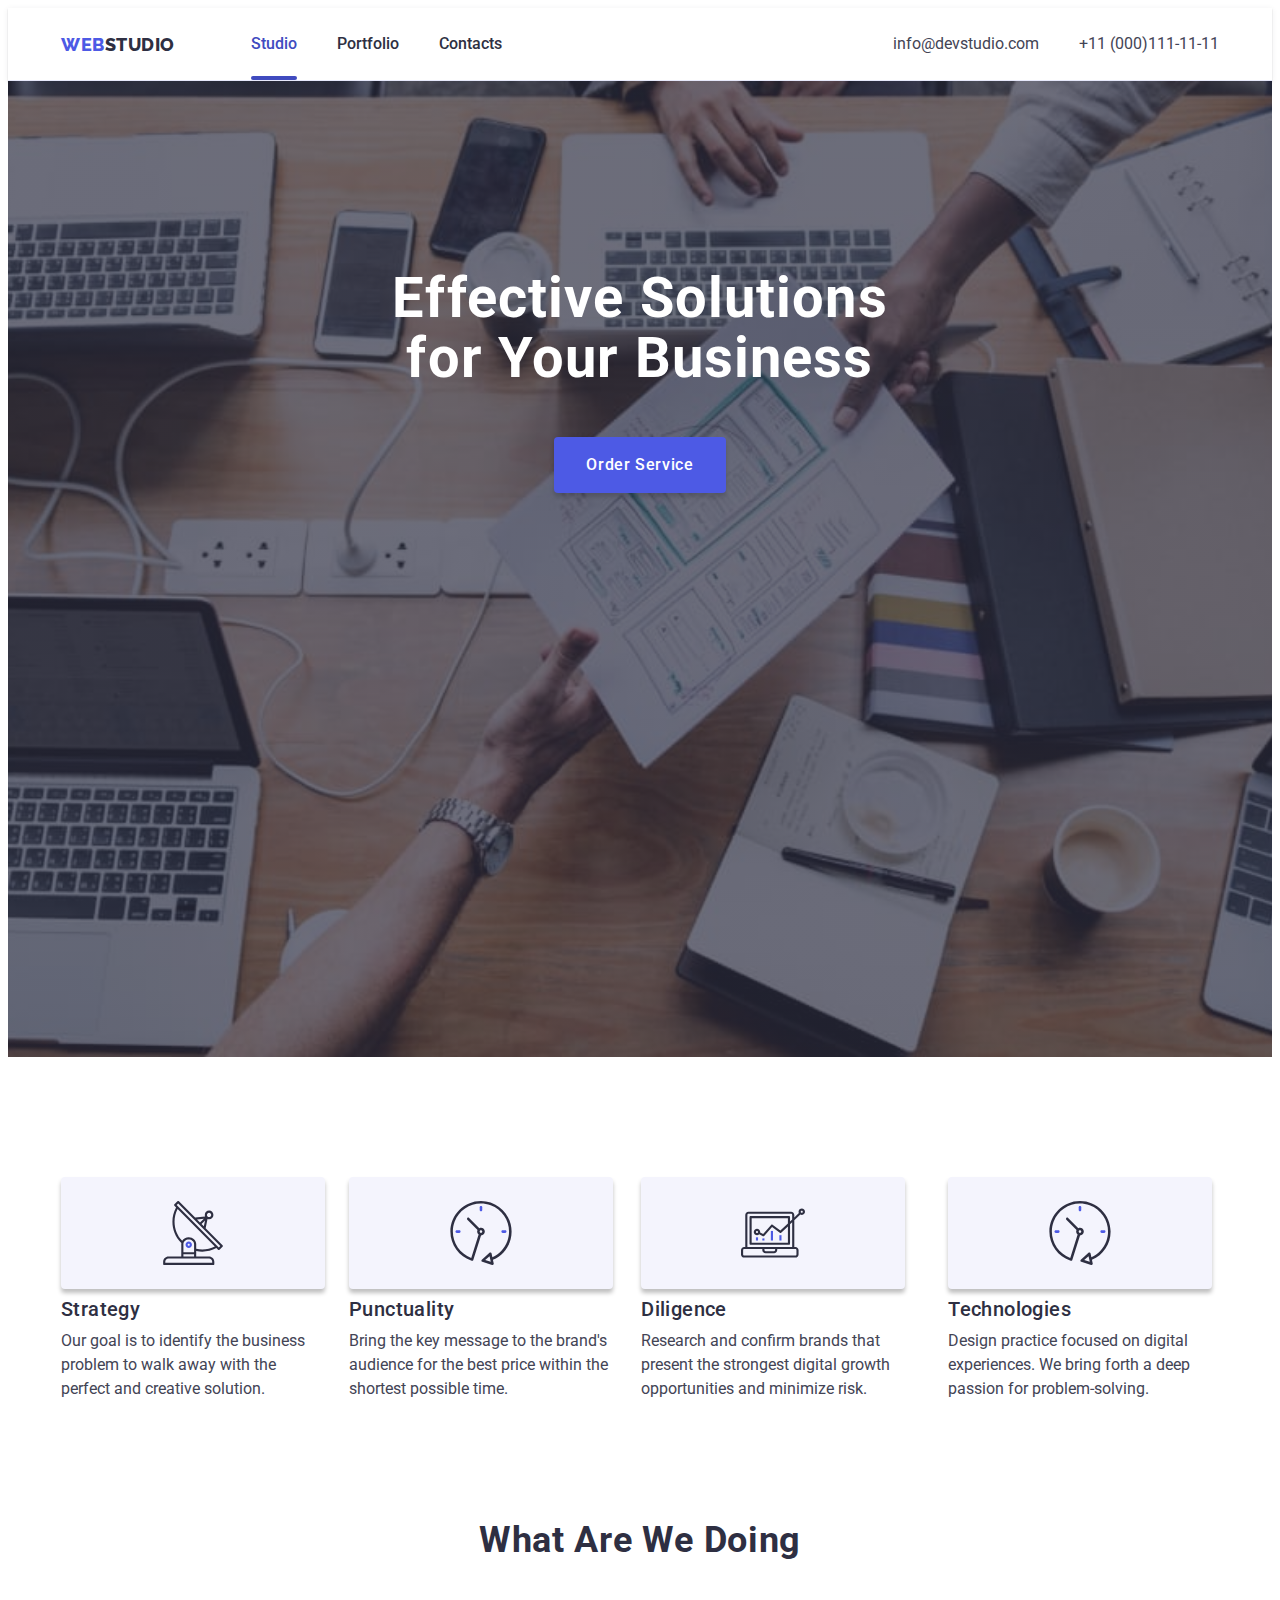
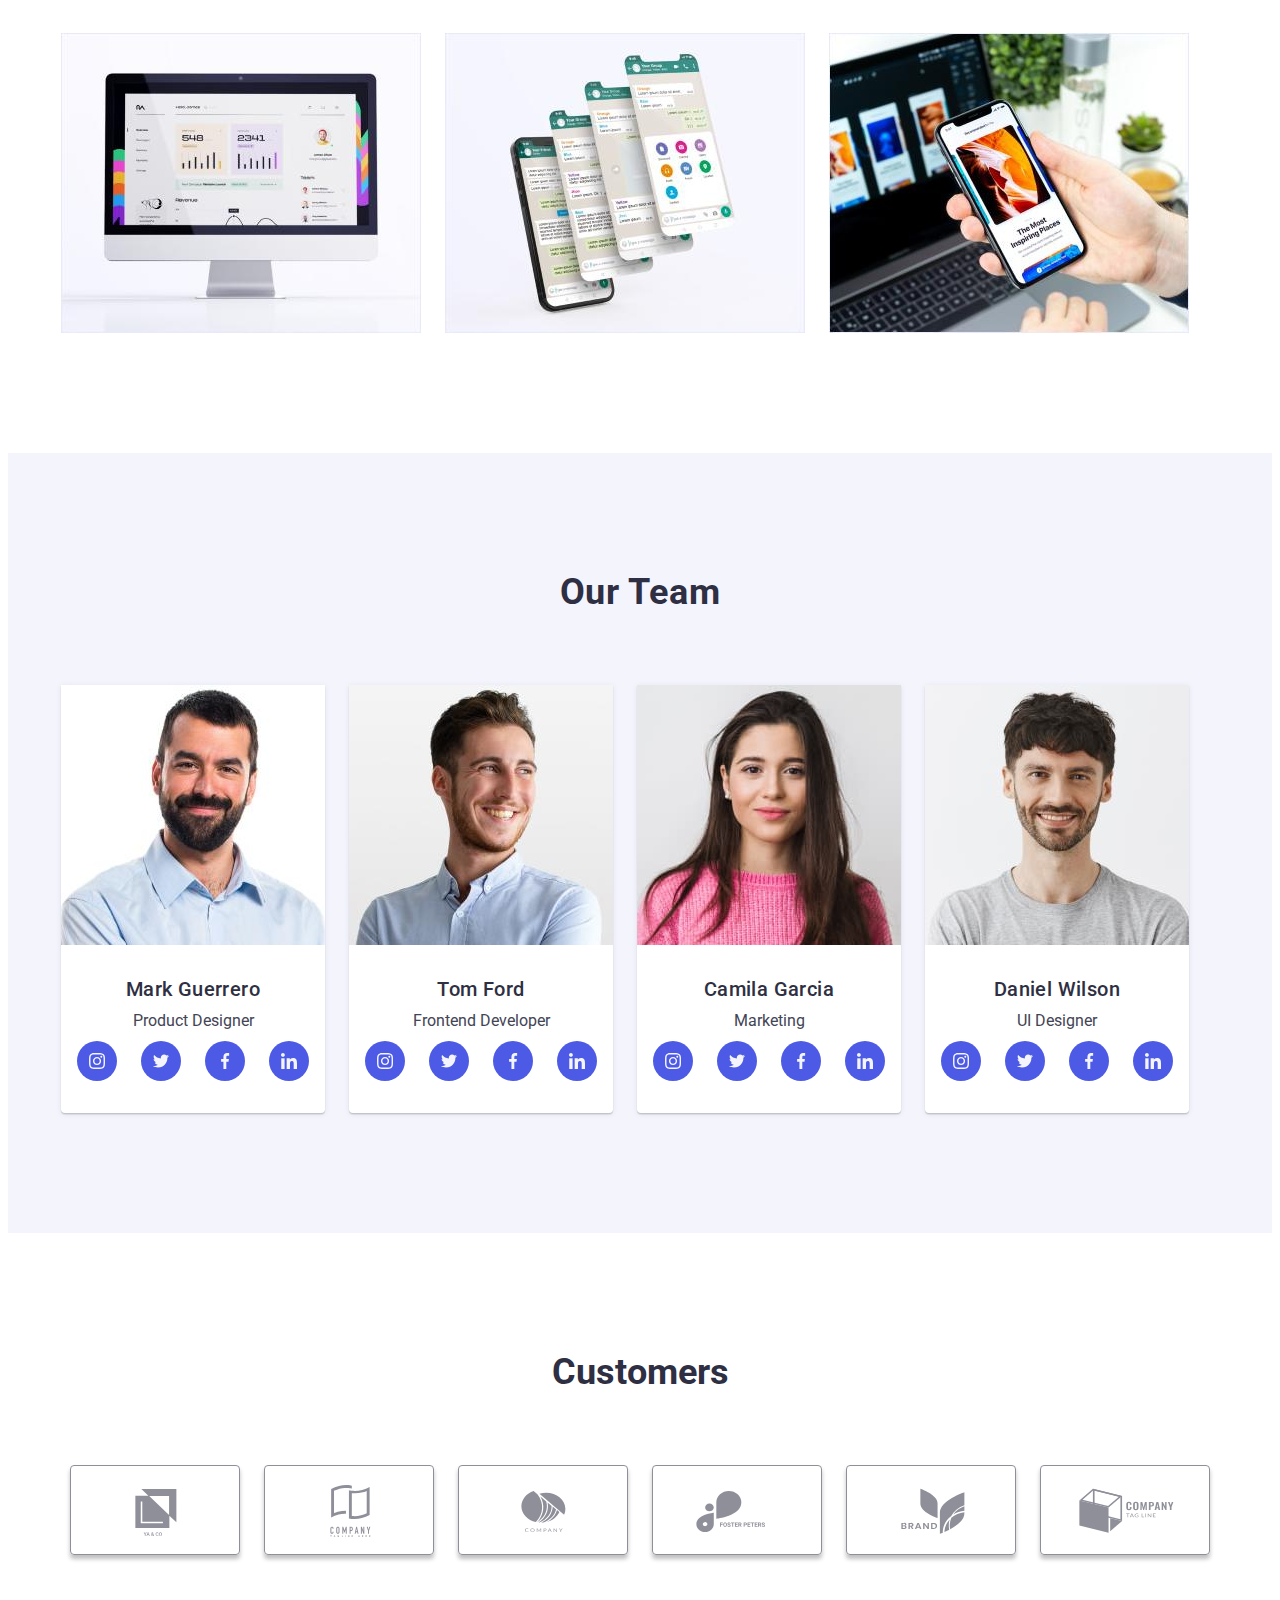
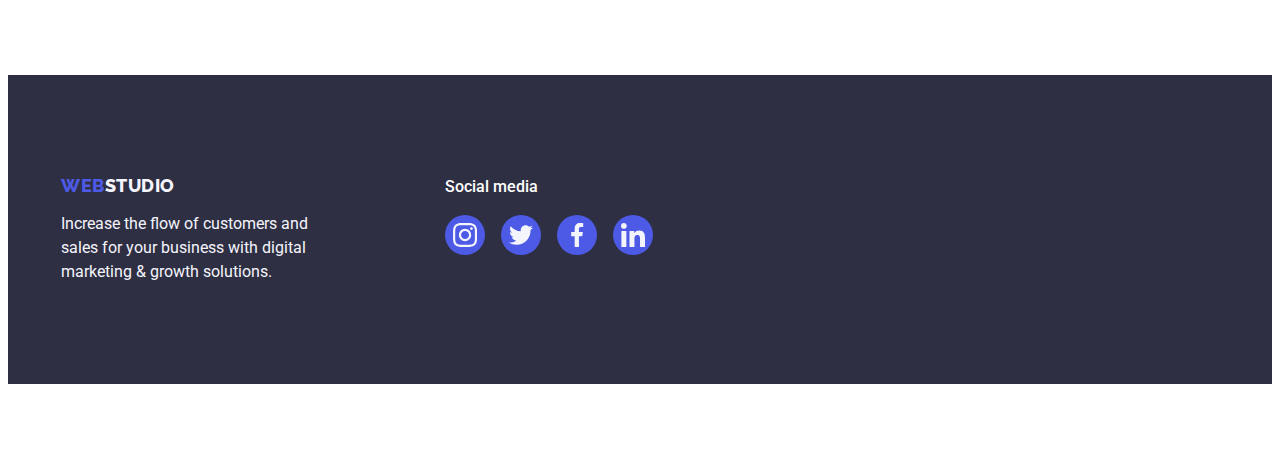
==== index.html @ a353d3d8 "final" ====
<!DOCTYPE html>
<html lang="en">

<head>
    <meta charset="UTF-8">
    <meta http-equiv="X-UA-Compatible" content="IE=edge">
    <meta name="viewport" content="width=device-width, initial-scale=1.0">
    <title>WebStudio</title>
    <link rel="preconnect" href="https://fonts.googleapis.com">
    <link rel="preconnect" href="https://fonts.gstatic.com" crossorigin>
    <link
        href="https://fonts.googleapis.com/css2?family=Raleway:wght@800&family=Roboto:wght@400;500;700;900&display=swap"
        rel="stylesheet">
    <link rel="stylesheet" href="https://cdnjs.cloudflare.com/ajax/libs/modern-normalize/1.1.0/modern-normalize.min.css"
        integrity="sha512-wpPYUAdjBVSE4KJnH1VR1HeZfpl1ub8YT/NKx4PuQ5NmX2tKuGu6U/JRp5y+Y8XG2tV+wKQpNHVUX03MfMFn9Q=="
        crossorigin="anonymous" referrerpolicy="no-referrer">
    <link rel="stylesheet" href="./css/styles.css">
</head>

<body>

    <!-- headder -->
    <header class="header">
        <div class="container header-container">
            <nav class="header-nav">
                <a href="./index.html" class="logo link">Web<span class="header-logo">Studio</span> </a>

                <ul class="nav-list list">
                    <li class="nav-item"><a href="./index.html" class="header-link link current">Studio</a></li>
                    <li class="nav-item"><a href="./portfolio.html" class="header-link link">Portfolio</a></li>
                    <li class="nav-item"><a href="" class="header-link link">Contacts</a></li>
                </ul>
            </nav>
            <address class="contacts">
                <ul class="contacts-list list">
                    <li class="contact-item"><a href="mailto:info@devstudio.com"
                            class="contact-link link">info@devstudio.com</a></li>
                    <li class="contact-item"><a href="tel:+110001111111" class="contact-link link">+11
                            (000)111-11-11</a></li>
                </ul>
            </address>
        </div>




    </header>
    <main>
        <!-- Hero section -->
        <section class="hero">
            <div class="container">
                <h1 class="hero-title">Effective Solutions
                    for Your Business</h1>
                <button data-modal-open type="button" class="hero-btn btn" >Order Service</button>
            </div>

            
            <!-- Modal window -->

            <div data-modal class="backdrop is-hidden">
                <div class="modal">
                    <button data-modal-close class="modal-btn btn">
                        <svg class="modal-svg" width="8" height="8">
                          <use href="./images/icon.svg#icon-close-modal"></use>
                        </svg>
                    </button>
                </div>
            </div>
        </section>

        <!-- Feautures -->
        <section class="feautures">
            <div class="container">
                <h2 class="title visually-hidden">feautures</h2>
                <!--  Скрытый заголовок, используем для ассистивных технологий и индексатор -->

                <ul class="features-list list">

                    <li class="feautures-item">
                        <div class="container-feautures-icons"> <svg width="64" height="64">
                                <use href="./images/icon.svg#icon-antenna"></use>
                            </svg></div>

                        <h3 class="feautures-title title">Strategy</h3>
                        <p class="feautures-text text">Our goal is to identify the business
                            problem to walk away with the perfect and creative solution.</p>
                    </li>
                    <li class="feautures-item">
                        <div class="container-feautures-icons"> <svg width="64" height="64">
                                <use href="./images/icon.svg#icon-clock"></use>
                            </svg></div>
                        <h3 class="feautures-title title">Punctuality</h3>
                        <p class="feautures-text text">Bring the key message to the brand's audience for the best price
                            within the shortest possible
                            time.
                        </p>
                    </li>
                    <li class="feautures-item">
                        <div class="container-feautures-icons"> <svg width="64" height="64">
                                <use href="./images/icon.svg#icon-diagram"></use>
                            </svg></div>
                        <h3 class="feautures-title title">Diligence</h3>
                        <p class="feautures-text text">Research and confirm brands that present the strongest digital
                            growth
                            opportunities and minimize
                            risk.
                        </p>
                    </li>
                    <li class="feautures-item">
                        <div class="container-feautures-icons"> <svg width="64" height="64" class="icon-astronaut">
                                <use href="./images/icon.svg#icon-clock"></use>
                            </svg></div>
                        <h3 class="feautures-title title">Technologies</h3>
                        <p class="feautures-text text">Design practice focused on digital experiences. We bring forth a
                            deep
                            passion for
                            problem-solving.
                        </p>
                    </li>
                </ul>
            </div>

        </section>

        <!-- What are we doing -->
        <section class="work">
            <div class="container">
                <h2 class="work-title title">What are we doing</h2>
                <ul class="work-list list">
                    <li class="work-item"><img class="work-img" src="./images/Section1-1.jpg" alt="desktop monitor"
                            width="360"></li>
                    <li class="work-item"><img class="work-img" src="./images/Section1-2.jpg" alt="mobile application"
                            width="360"></li>
                    <li class="work-item"><img class="work-img" src="./images/Section1-3.jpg" alt="mobile phone"
                            width="360"></li>

                </ul>
            </div>

        </section>

        <!-- Our Team -->
        <section class="team">
            <div class="container">
                <h2 class="team-title title">Our Team</h2>
                <ul class="team-list list">
                    <li class="team-item"><img class="team-img" src="./images/Mark-Guerrero.jpg"
                            alt="Mark Guerrero's photo" width="264">
                        <div class="team-description">
                            <h3 class=" team-subtitle title">Mark Guerrero</h3>
                            <p class="team-text text">Product Designer</p>
                            <ul class="team-icons-list">
                                <li class="team-icons-item list"><a href="https://www.instagram.com"
                                        aria-label="instagram logo" target="_blank" rel="noopener norefferer"
                                        class="team-icons-link"><svg class="team-icons" width="16" height="16">
                                            <use href="./images/icon.svg#icon-instagram"></use>
                                        </svg></a></li>
                                <li class="team-icons-item list"><a href="https://www.twitter.com"
                                        aria-label="twitter logo" target="_blank" rel="noopener norefferer"
                                        class="team-icons-link"><svg class="team-icons" width="16" height="16">
                                            <use href="./images/icon.svg#icon-twitter"></use>
                                        </svg></a></li>
                                <li class="team-icons-item list"><a href="https://www.facebook.com"
                                        aria-label="facebook logo" target="_blank" rel="noopener norefferer"
                                        class="team-icons-link"><svg class="team-icons" width="16" height="16">
                                            <use href="./images/icon.svg#icon-facebook"></use>
                                        </svg></a></li>
                                <li class="team-icons-item list"><a href="https://wwww.linkedin.com"
                                        aria-label="linkedIn logo" target="_blank" rel="noopener norefferer"
                                        class="team-icons-link"><svg class="team-icons" width="16" height="16">
                                            <use href="./images/icon.svg#icon-linkedin"></use>
                                        </svg></a></li>
                            </ul>
                        </div>

                    </li>
                    <li class="team-item"><img class="team-img" src="./images/Tom-Ford.jpg" alt="Tom Ford's photo"
                            width="264">
                        <div class="team-description">
                            <h3 class=" team-subtitle title">Tom Ford</h3>
                            <p class="team-text text">Frontend Developer</p>
                            <ul class="team-icons-list">
                                <li class="team-icons-item list"><a href="https://www.instagram.com"
                                        aria-label="instagram logo" target="_blank" rel="noopener norefferer"
                                        class="team-icons-link"><svg class="team-icons" width="16" height="16">
                                            <use href="./images/icon.svg#icon-instagram"></use>
                                        </svg></a></li>
                                <li class="team-icons-item list"><a href="https://www.twitter.com"
                                        aria-label="twitter logo" target="_blank" rel="noopener norefferer"
                                        class="team-icons-link"><svg class="team-icons" width="16" height="16">
                                            <use href="./images/icon.svg#icon-twitter"></use>
                                        </svg></a></li>
                                <li class="team-icons-item list"><a href="https://www.facebook.com"
                                        aria-label="facebook logo" target="_blank" rel="noopener norefferer"
                                        class="team-icons-link"><svg class="team-icons" width="16" height="16">
                                            <use href="./images/icon.svg#icon-facebook"></use>
                                        </svg></a></li>
                                <li class="team-icons-item list"><a href="https://wwww.linkedin.com"
                                        aria-label="linkedIn logo" target="_blank" rel="noopener norefferer"
                                        class="team-icons-link"><svg class="team-icons" width="16" height="16">
                                            <use href="./images/icon.svg#icon-linkedin"></use>
                                        </svg></a></li>
                            </ul>
                        </div>

                    </li>
                    <li class="team-item"><img class="team-img" src="./images/Camila-Garcia.jpg"
                            alt="Camila Garcia's photo" width="264">
                        <div class="team-description">
                            <h3 class=" team-subtitle title">Camila Garcia</h3>
                            <p class="team-text text">Marketing</p>
                            <ul class="team-icons-list">
                                <li class="team-icons-item list"><a href="https://www.instagram.com"
                                        aria-label="instagram logo" target="_blank" rel="noopener norefferer"
                                        class="team-icons-link"><svg class="team-icons" width="16" height="16">
                                            <use href="./images/icon.svg#icon-instagram"></use>
                                        </svg></a></li>
                                <li class="team-icons-item list"><a href="https://www.twitter.com"
                                        aria-label="twitter logo" target="_blank" rel="noopener norefferer"
                                        class="team-icons-link"><svg class="team-icons" width="16" height="16">
                                            <use href="./images/icon.svg#icon-twitter"></use>
                                        </svg></a></li>
                                <li class="team-icons-item list"><a href="https://www.facebook.com"
                                        aria-label="facebook logo" target="_blank" rel="noopener norefferer"
                                        class="team-icons-link"><svg class="team-icons" width="16" height="16">
                                            <use href="./images/icon.svg#icon-facebook"></use>
                                        </svg></a></li>
                                <li class="team-icons-item list"><a href="https://wwww.linkedin.com"
                                        aria-label="linkedIn logo" target="_blank" rel="noopener norefferer"
                                        class="team-icons-link"><svg class="team-icons" width="16" height="16">
                                            <use href="./images/icon.svg#icon-linkedin"></use>
                                        </svg></a></li>
                            </ul>
                        </div>

                    </li>
                    <li class="team-item"> <img class="team-img" src="./images/Daniel-Wilson.jpg"
                            alt="Daniel Wilson's photo" width="264">
                        <div class="team-description">
                            <h3 class=" team-subtitle title">Daniel Wilson</h3>
                            <p class="team-text text">UI Designer</p>
                            <ul class="team-icons-list">
                                <li class="team-icons-item list"><a href="https://www.instagram.com"
                                        aria-label="instagram logo" target="_blank" rel="noopener norefferer"
                                        class="team-icons-link"><svg class="team-icons" width="16" height="16">
                                            <use href="./images/icon.svg#icon-instagram"></use>
                                        </svg></a></li>
                                <li class="team-icons-item list"><a href="https://www.twitter.com"
                                        aria-label="twitter logo" target="_blank" rel="noopener norefferer"
                                        class="team-icons-link"><svg class="team-icons" width="16" height="16">
                                            <use href="./images/icon.svg#icon-twitter"></use>
                                        </svg></a></li>
                                <li class="team-icons-item list"><a href="https://www.facebook.com"
                                        aria-label="facebook logo" target="_blank" rel="noopener norefferer"
                                        class="team-icons-link"><svg class="team-icons" width="16" height="16">
                                            <use href="./images/icon.svg#icon-facebook"></use>
                                        </svg></a></li>
                                <li class="team-icons-item list"><a href="https://wwww.linkedin.com"
                                        aria-label="linkedIn logo" target="_blank" rel="noopener norefferer"
                                        class="team-icons-link"><svg class="team-icons" width="16" height="16">
                                            <use href="./images/icon.svg#icon-linkedin"></use>
                                        </svg></a></li>
                            </ul>
                        </div>

                    </li>
                </ul>
            </div>

        </section>

        <!-- Customers -->

        <section class="customers">
            <div class="container">
                <h2 class="customers-title">Customers</h2>
                <ul class="customers-list">
                    <li class="customer-items list"><a href="" target="_blank" rel="noopener norefferer"
                            class="customers-link">
                            <svg width="104" height="56" class="customers-icon">
                                <use href="./images/icon.svg#icon-Logo"></use>
                            </svg>
                        </a></li>
                    <li class="customer-items list"><a href="" target="_blank" rel="noopener norefferer"
                            class="customers-link">
                            <svg width="104" height="56" class="customers-icon">
                                <use href="./images/icon.svg#icon-Logo-1"></use>
                            </svg>
                        </a></li>
                    <li class="customer-items list"><a href="" target="_blank" rel="noopener norefferer"
                            class="customers-link">
                            <svg width="104" height="56" class="customers-icon">
                                <use href="./images/icon.svg#icon-Logo-2"></use>
                            </svg>
                        </a></li>
                    <li class="customer-items list"><a href="" target="_blank" rel="noopener norefferer"
                            class="customers-link">
                            <svg width="104" height="56" class="customers-icon">
                                <use href="./images/icon.svg#icon-Logo-3"></use>
                            </svg>
                        </a></li>
                    <li class="customer-items list"><a href="" target="_blank" rel="noopener norefferer"
                            class="customers-link">
                            <svg width="104" height="56" class="customers-icon">
                                <use href="./images/icon.svg#icon-Logo-4"></use>
                            </svg>
                        </a></li>
                    <li class="customer-items list"><a href="" target="_blank" rel="noopener norefferer"
                            class="customers-link">
                            <svg width="104" height="56" class="customers-icon">
                                <use href="./images/icon.svg#icon-Logo-5"></use>
                            </svg>
                        </a></li>
                </ul>
            </div>

        </section>
        <!-- Footer -->

    </main>
    <footer class="footer">
        <div class="container">
            <div class="container-left">
                <a href="./index.html" class="logo link">Web<span class="footer-logo">Studio</span> </a>
                <p class="footer-text text">Increase the flow of customers and sales for your business with digital
                    marketing &
                    growth solutions.</p>
            </div>

            <div class="container-right">
                <p class="footer-title">Social media</p>
                <ul class="footer-icons-list">
                    <li class="footer-icons-item list">
                        <a href="https://www.instagram.com" aria-label="instagram logo" target="_blank"
                            rel="noopener norefferer" class="footer-icons-link"><svg width="24" height="24" class="footer-icons">
                                <use href="./images/icon.svg#icon-instagram2"></use>
                            </svg></a>
                    </li>
                    <li class="footer-icons-item list">
                        <a href="https://www.twitter.com" aria-label="twitter logo" target="_blank"
                            rel="noopener norefferer" class="footer-icons-link"><svg width="24" height="24" class="footer-icons">
                                <use href="./images/icon.svg#icon-twitter2"></use>
                            </svg></a>
                    </li>
                    <li class="footer-icons-item list">
                        <a href="https://www.facebook.com" aria-label="facebook logo" target="_blank"
                            rel="noopener norefferer" class="footer-icons-link"><svg width="24" height="24" class="footer-icons">
                                <use href="./images/icon.svg#icon-facebook2"></use>
                            </svg></a>
                    </li>
                    <li class="footer-icons-item list">
                        <a href="https://wwww.linkedin.com" aria-label="linkedIn logo" target="_blank"
                            rel="noopener norefferer" class="footer-icons-link"><svg width="24" height="24" class="footer-icons">
                                <use href="./images/icon.svg#icon-linkedin2"></use>
                            </svg></a>
                    </li>
                </ul>
            </div>
        </div>
    </footer>
     <!-- modal -->
    <script src="./js/modal.js"></script>



    <ul>
        <li>
            <p></p>
            <a href=""></a>
        </li>
        <li>
            <p></p>
            <a href=""></a>
        </li>
        <li>
            <p></p>
            <a href=""></a>
        </li>
    </ul>

</body>

</html>
---- css/styles.css ----
:root {

  --color-iris: #4d5ae5;
  --color-ocean: #404bbf;
  --color-navy-blue: #2e2f42;
  --color-green: #31d0aa;
  --color-slate: #434455;
  --color-light-slate: #8e8f99;
  --color-cornflower: #e7e9fc;
  --color-cloud: #f4f4fd;
  --color-navy-blue-modal: #2e2f42;
  --color-grey: #2e2f42;
  --color-white: #ffffff;
  --color-dairy: #fcfcfc;
  --color-link: #afb1b8;
  --font-main: Roboto, sans-serif;
  --font-logo: Raleway, sans-serif;

  --cubic: cubic-bezier(0.4, 0, 0.2, 1);

}

/**
  |============================
  | COMMON SETTINGS
  |============================
*/

body {

  font-family: var(--font-main);
  

  background-color: var(--color-white);
  color: var(--color-slate);
  

}

ul {

  margin: 0;
  padding: 0;

}
h1,
h2,
h3,
h4,
h5,
h6,
p {

  margin: 0;

}
img {

  display: block;

}

button {

  cursor: pointer;
}

.list {

  list-style: none;

}

.link {

  text-decoration: none;

  color: currentColor;

}

.title {

  
  font-size: 20px;
  font-weight: 500;
  line-height: 1.2;
  letter-spacing: 0.02em;
  text-align: center;

  color: var(--color-grey);

}

.text {

  font-size: 16px;
  line-height: 1.5;

}

.btn {

  display: block;

  font-family: inherit;
  font-size: 16px;
  font-weight: 500;
  line-height: 1.5;
  letter-spacing: 0.04em;

  border-radius: 4px;
  
}

.container {

  width: 1158px;
  margin: 0 auto;
  padding-left: 15px;
  padding-right: 15px;

}

/**
  |============================
  | END Common Settings
  |============================
*/

/**
  |============================
  | Header
  |============================
*/

.header {
  
  width: 100%;
  
  background-color: var(--color-white);
  border-bottom: 1px solid var(--color-cornflower);
  box-shadow: 0px 2px 1px rgba(46, 47, 66, 0.08),
    0px 1px 1px rgba(46, 47, 66, 0.16), 0px 1px 6px rgba(46, 47, 66, 0.08);

}

.header-container {

  display: flex;
  align-items: center;

}

/* logo */
.logo {

  display: block;

  font-family: var(--font-logo);
  font-size: 18px;
  font-weight: 800;
  line-height: 1.17;
  letter-spacing: 0.03em;
  text-transform: uppercase;

  color: var(--color-iris);

}

.header .logo {

  margin-right: 76px;

}

.header-container {

  display: flex;
  align-items: center;

}

.header-nav {

  display: flex;
  align-items: center;

}
.header .logo {

  display: block;
  padding-top: 25.5px;
  padding-bottom: 25.5px;

}

.header-logo {

  color: var(--color-grey);

}

.header-link {

  display: block;
  padding-top: 24px;
  padding-bottom: 24px;

  transition-property: color;
  transition-duration: 250ms;
  transition-timing-function: var(--cubic);

}

.header-link:hover,
.header-link:focus {

  color: var(--color-ocean);

}

/* Underlining */

.current {

  position:relative;
  
  color: var(--color-ocean);

}

/* page_underlining */
.current::after {

  position:absolute;
  content:"";
  bottom: 0px;

  display: block;
  width: 100%;
  height: 4px;
  
  background-color: var(--color-ocean);
  border-radius: 2px;

}



/* Navigation */
.nav-list {

  display: flex;
  gap: 40px;

  font-weight: 500;
  line-height: 1.5;

  color: var(--color-navy-blue);
  
}

/* contacts */
.contacts {

  margin-left: auto;

  font-style: normal;
  line-height: 1.5;

  color: var(--color-slate);
  
}
.contacts-list {

  display: flex;
  gap: 40px;
  
}

.contact-link {
 
  transition-property:color;
  transition-duration: 250ms;
  transition-timing-function: var(--cubic);

}

.contact-link:hover,
.contact-link:focus {

  color: var(--color-ocean);

}

/**
    |============================
    | Hero
    |============================
  */
.hero {

  max-width: 1440px;
  height: 600px;
  margin-right: auto;
  margin-left: auto;
  padding-top: 188px;
  padding-bottom: 188px;

  text-align: center;

  background-image: linear-gradient(
      rgba(46, 47, 66, 0.7),
      rgba(46, 47, 66, 0.7)
    ),
    url(../images/hero.jpg);
  background-color: var(--color-navy-blue-modal);
  background-repeat: no-repeat;
  background-position: center;
  background-size: cover;
 
}
.hero-title {

  max-width: 496px;
  margin-bottom: 48px;
  margin-left: auto;
  margin-right: auto;

  font-size: 56px;
  line-height: 1.07;
  letter-spacing: 0.02em;

  color: var(--color-white);
  
}

.hero-btn {

  min-width: 169px;
  min-height: 56px;
  padding: 16px 32px;
  margin: 0 auto;

  background-color: var(--color-iris);
  color: var(--color-white);
  border: none;
  box-shadow: 0px 4px 4px 0px rgba(0, 0, 0, 0.15);
  
  transition-property: background-color;
  transition-duration: 250ms;
  transition-timing-function: var(--cubic);

}

.hero-btn:hover,
.hero-btn:focus {

  background-color: var(--color-ocean);

}

/**
  |============================
  | Modal window
  |============================
*/

.backdrop {

  position: fixed;
  top:0;
  left: 0;

  width: 100%;
  height: 100%;

  background: rgba(46, 47, 66, 0.4);
  
  opacity: 1;
  transition: opacity 250ms var(--cubic), visibility 250ms var(--cubic); 
  
}

.backdrop.is-hidden .modal {

  transform: scale(1.2) translate(-50%,-50%);
  opacity: 0;

}

.modal {

  position: absolute;
  top: 50%;
  left: 50%;
  
  width: 408px;
  min-height: 576px;

  background-color: var(--color-dairy);
  border-radius: 4px;
  box-shadow: 0px 2px 1px 0px rgba(0, 0, 0, 0.2), 0px 1px 3px 0px rgba(0, 0, 0, 0.12), 0px 1px 1px 0px rgba(0, 0, 0, 0.14);

  opacity: 1;
  transform: scale(1) translate(-50%,-50%);
  transition: transform 250ms cubic-bezier(0.4,0,0.2,1),
  opacity 250ms cubic-bezier(0.4,0,0.2,1);

}


.modal-btn {
  
  position: absolute;
  top: 24px;
  right: 24px;
  width: 24px;
  height: 24px;

  display: flex;
  justify-content: center;
  align-items: center;
 
  fill: #2E2F42;
  background-color: var(--color-cornflower);
  border-radius: 50%;
  border:1px solid rgba(0, 0, 0, 0.1);
 
  transition: color 250ms var(--cubic),
  background-color 250ms var(--cubic);

}

.modal-btn:hover,
.modal-btn:focus {

  color: var(--color-white);
  background-color: var(--color-ocean);

}

.modal-btn:hover .modal-svg,
.modal-btn:focus .modal-svg {

  fill: currentColor;

}



/**
  |============================
  | FEATURUES
  |============================
*/
.feautures {

  padding-top: 120px;
  padding-bottom: 120px;

  text-align: left;

}

.features-list {

  display: flex;
  gap: 24px;

}

.feautures-item {

  flex-basis: calc((100%-24px) / 3);

}

.feautures-title {

  margin-bottom: 8px;
  width: 264px;

  text-align: inherit;

}

/* icons */

.container-feautures-icons {

  width: 264px;
  height: 112px;

  display: flex;
  justify-content: center;
  align-items: center;
  margin-bottom: 8px;

  background-color: var(--color-cloud);
  box-shadow: 0px 4px 4px 0px rgba(0, 0, 0, 0.25);
  border-radius: 4px;

}

/**
  |============================
  | Work
  |============================
*/
.work {

  padding-bottom: 120px;

}

.work-title {

  margin-bottom: 72px;

  font-size: 36px;
  font-weight: 700;
  line-height: 1.11;
  text-align: center;
  text-transform: capitalize;

}

.work-list {

  display: flex;
  gap: 24px;

}

/**
  |============================
  | Our Team
  |============================
*/
.team {

  padding: 120px 0;

  background-color: var(--color-cloud);

}

.team-title {

  margin-bottom: 72px;

  font-weight: 700;
  font-size: 36px;
  line-height: 1.11;
  text-transform: capitalize;

}

.team-list {

  display: flex;
  gap: 24px;

}

.team-description {

  padding: 32px 0;
  
}

.team-item {

  flex-basis: calc((100%-24px) / 3);

  border-radius: 0px 0px 4px 4px;
  background-color: var(--color-white);
  box-shadow: 0px 2px 1px 0px rgba(46, 47, 66, 0.08),
    0px 1px 1px 0px rgba(46, 47, 66, 0.16),
    0px 1px 6px 0px rgba(46, 47, 66, 0.08);

}

.team-subtitle {

  margin-bottom: 8px;

}

.team-text {

  margin-bottom: 8px;

  text-align: center;
 
}

/* Team-icons */

.team-icons-list {

  display: flex;
  gap: 24px;
  justify-content: center;
  align-items: center;

}

.team-icons-item {

  width: 40px;
  height: 40px;

}

.team-icons {

  fill: var(--color-cloud);

}

.team-icons-link {

  width: 100%;
  height: 100%;

  display: flex;
  justify-content: center;
  align-items: center;
  
  background-color: var(--color-iris);
  border-radius: 50%;

  transition-property: background-color;
  transition-duration: 250ms;
  transition-timing-function: var(--cubic);

}

.team-icons-link:hover,
.team-icons-link:focus {

  background-color: var(--color-ocean);

}

/**
  |============================
  | Customers
  |============================
*/

.customers {

  padding: 120px 0;

}

.customers-title {

  margin-bottom: 72px;

  text-align: center;
  font-size: 36px;
  line-height: 1.1;

  color: var(--color-navy-blue);
  
}

.customers-list {

  display: flex;
  gap: 24px;
  justify-content: center;
  align-items: center;

}

.customers-link {

  width: 168px;
  height: 88px;

  display: flex;
  align-items: center;
  justify-content: center;

  color: var(--color-light-slate);
  border: 1px solid var(--color-light-slate);
  border-radius: 4px;
  box-shadow: 0px 4px 4px 0px rgba(0, 0, 0, 0.25);

  transition-property: background-color, color;
  transition-duration: 250ms;
  transition-timing-function: var(--cubic);

}

.customers-icon {

  fill: currentColor;

}

.customers-link:hover,
.customers-link:focus {

  color: var(--color-ocean);
  border-color: var(--color-ocean);

}

/**
  |============================
  | PORTFOLIO
  |============================
*/

.filter {

  padding-top:96px;
  padding-bottom:96px;

}

.filter-list {

  display: flex;
  justify-content: center;
  gap: 24px;
  margin-bottom: 72px;

}

.filter-btn {

  min-width: 101px;
  min-height: 48px;

  padding: 12px 24px;
  border: 1px solid var(--color-cornflower);

  color: var(--color-iris);
  background-color: var(--color-cloud);

  transition-property: color, background-color, box-shadow,border;
  transition-duration: 250ms;
  transition-timing-function: var(--cubic);

}

.filter-btn:focus,
.filter-btn:hover {

  border: 1px solid transparent;
  color: var(--color-white);
  background-color: var(--color-ocean);
  box-shadow: 0px 2px 2px 0px rgba(0, 0, 0, 0.12),
    0px 2px 1px 0px rgba(0, 0, 0, 0.08), 0px 3px 1px 0px rgba(0, 0, 0, 0.1);

}

/* Portfolio */

.portfolio-list {

  display: flex;
  flex-wrap: wrap;
  gap: 24px;
  row-gap: 48px;
  flex-basis: calc((100%-48px) / 3);

}

.portfolio-item {

  background-color: var(--color-white);

}

.portfolio-link {
  
  display: block;

  transition-property: background-color, box-shadow;
  transition-duration: 250ms;
  transition-timing-function: var(--cubic);

}

.portfolio-link:hover,
.portfolio-link:focus {

  background-color: var(--color-white);
  box-shadow:
   0px 1px 6px rgba(46, 47, 66, 0.08),
    0px 1px 1px rgba(46, 47, 66, 0.16), 
    0px 2px 1px rgba(46, 47, 66, 0.08);

}

.portfolio-title {

  margin-bottom: 8px;

  text-align: inherit;

}

.card-set {

  padding: 32px 16px;

  border: 1px solid var(--color-cornflower);
  border-top: none;

}

/* Portfolio card actions */

 .product-thumb {

  position: relative;
  overflow: hidden;
  
 }

 .thumb-text {

  position: absolute;
  top: 0;
  left: 0;
  width: 100%;
  height: 100%;

  color: var(--color-cloud);
  background-color: var(--color-iris);

  transform: translateY(100%);
  transition: transform 250ms ease;
 
 }

 .product-text {

  margin-top: 40px;
  margin-left: 32px;
  margin-right: 32px;

 }

 .portfolio-link:hover .thumb-text {
    
  transform: translateY(0);
   
 }

/**
  |============================
  | Footer
  |============================
*/
.footer {

  padding-top: 100px;
  padding-bottom: 100px;

  background-color: var(--color-navy-blue-modal);

}

.footer > .container {

  display: flex;
  gap: 120px;
  align-items: baseline;

}

.container-left {

  width: 264px;
  padding: 0;
  margin-left: 0;

}

.container-right {

  padding: 0;

}

.footer .logo {

  display: inline-block;
  margin-bottom: 16px;

}

.footer-logo {

  color: var(--color-cloud);

}

.footer-text {

  width: inherit;

  color: var(--color-cloud);

}

.footer-title {

  margin-bottom: 16px;

  font-weight: 500;
  line-height: 1.5;

  color: var(--color-white);

}

/* icons */

.footer-icons-list {

  display: flex;
  gap: 16px;

}

.footer-icons-item {

  width: 40px;
  height: 40px;

}

.footer-icons {

  fill: var(--color-cloud);

}

.footer-icons-link {

  width: 100%;
  height: 100%;

  display: flex;
  justify-content: center;
  align-items: center;
  
  background-color: var(--color-iris);
  border-radius: 50%;

  transition-property:background-color;
  transition-duration: 250ms;
  transition-timing-function: var(--cubic);

}

.footer-icons-link:hover,
.footer-icons-link:focus {

  background-color: var(--color-green);
  
}

/**
   |============================
    Utilites
   |============================
 */
.visually-hidden {

  position: absolute;
  width: 1px;
  height: 1px;

  margin: -1px;
  border: 0;
  padding: 0;

  white-space: nowrap;
  clip-path: inset(100%);
  clip: rect(0 0 0 0);
  overflow: hidden;

}


.is-hidden {
  
  visibility: hidden;
  opacity: 0;
  pointer-events: none;

}
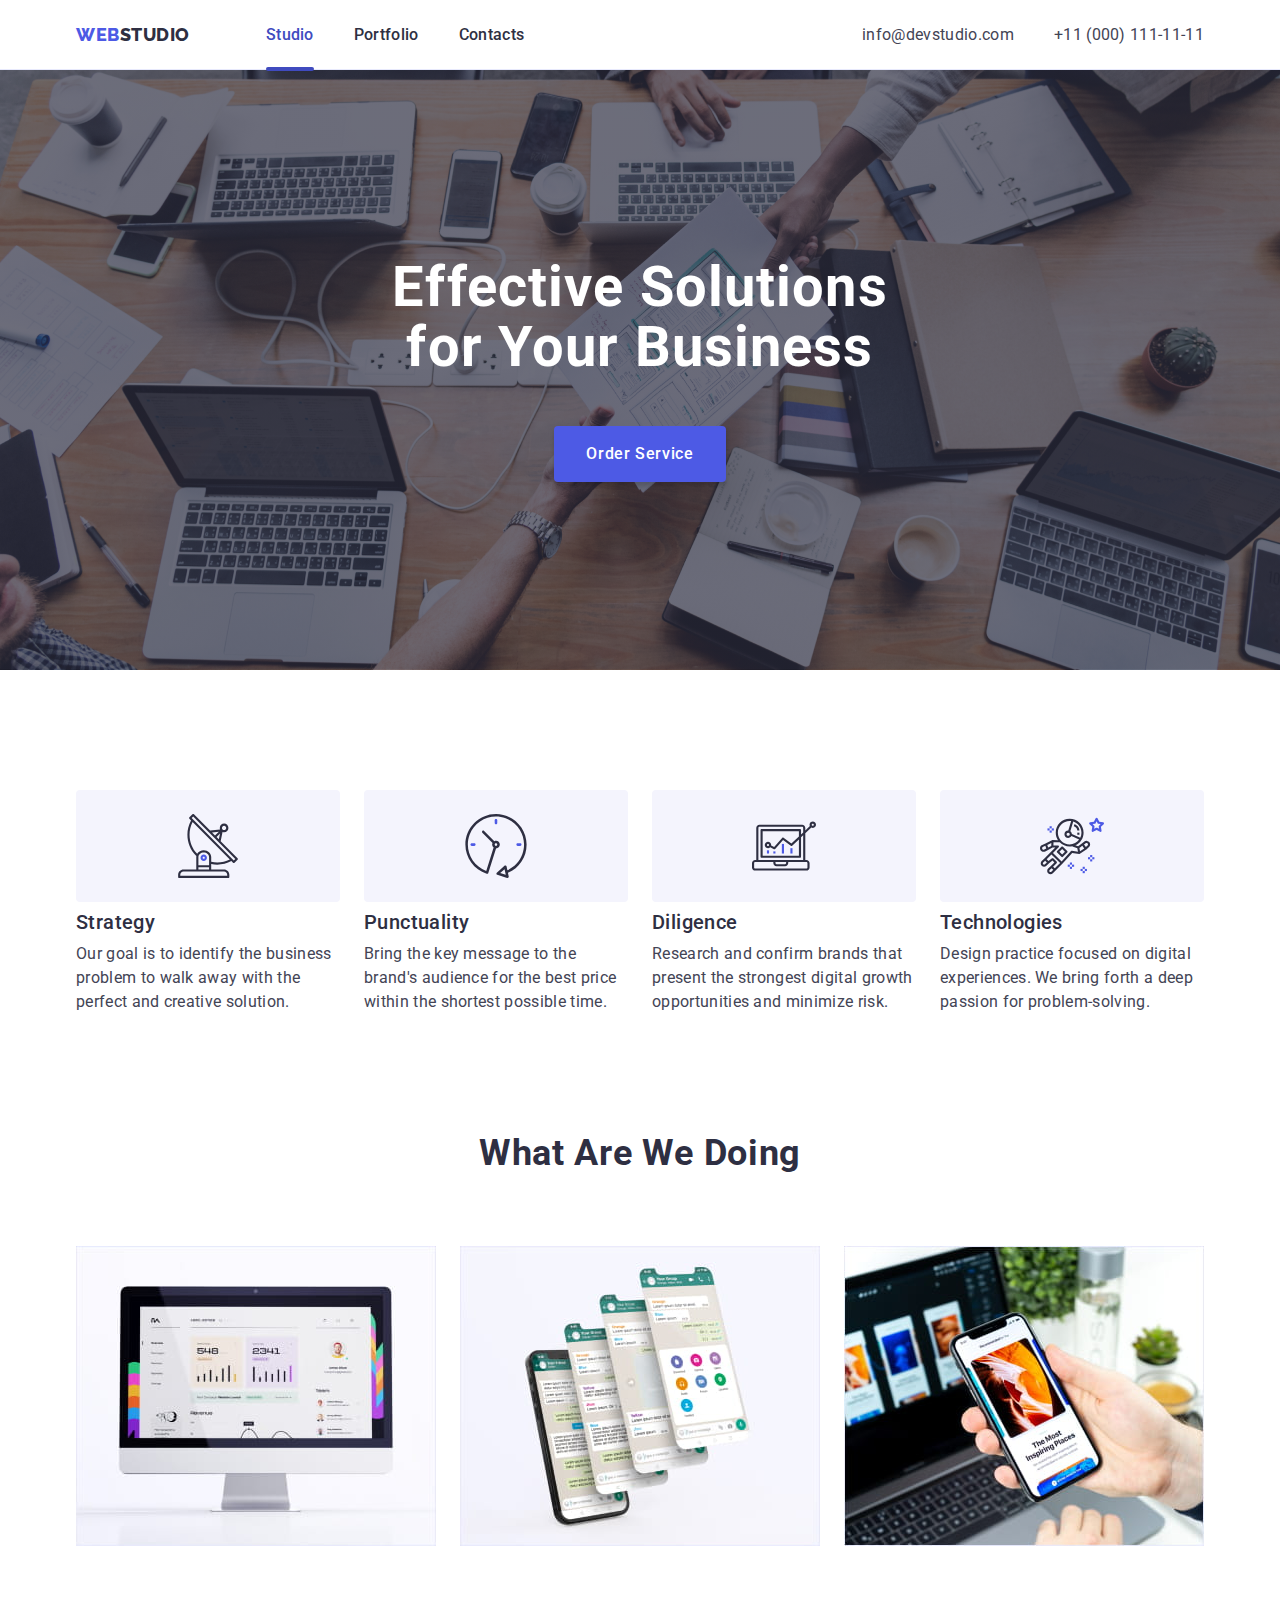
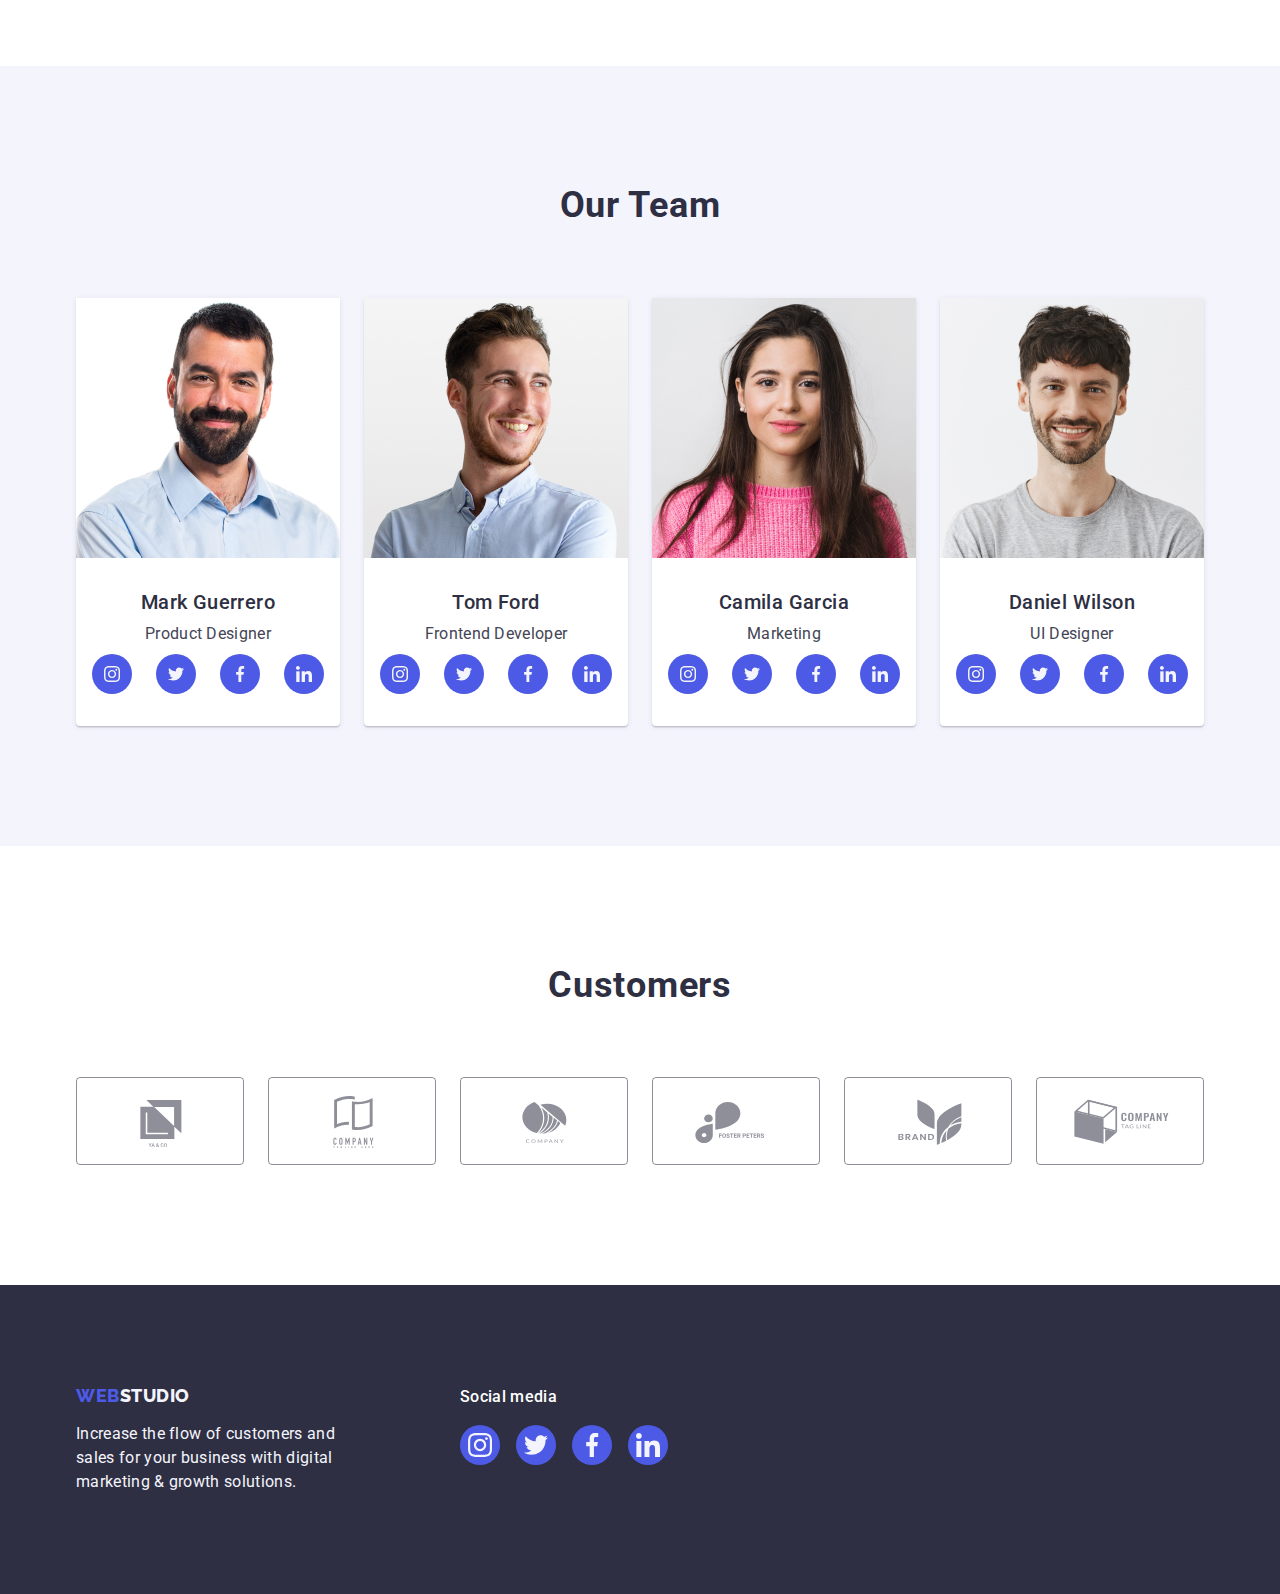
==== commit 97d3f8b9: "final" ====
--- a/index.html
+++ b/index.html
@@ -5,379 +5,391 @@
     <meta charset="UTF-8">
     <meta http-equiv="X-UA-Compatible" content="IE=edge">
     <meta name="viewport" content="width=device-width, initial-scale=1.0">
-    <title>WebStudio</title>
+    <title>Studio</title>
+
+    <!-- style -->
+    <link rel="stylesheet" href="https://cdn.jsdelivr.net/npm/modern-normalize@1.1.0/modern-normalize.min.css">
+    <link rel="stylesheet" href="./css/styles.css">
+
+    <!-- font -->
     <link rel="preconnect" href="https://fonts.googleapis.com">
     <link rel="preconnect" href="https://fonts.gstatic.com" crossorigin>
     <link
         href="https://fonts.googleapis.com/css2?family=Raleway:wght@800&family=Roboto:wght@400;500;700;900&display=swap"
         rel="stylesheet">
-    <link rel="stylesheet" href="https://cdnjs.cloudflare.com/ajax/libs/modern-normalize/1.1.0/modern-normalize.min.css"
-        integrity="sha512-wpPYUAdjBVSE4KJnH1VR1HeZfpl1ub8YT/NKx4PuQ5NmX2tKuGu6U/JRp5y+Y8XG2tV+wKQpNHVUX03MfMFn9Q=="
-        crossorigin="anonymous" referrerpolicy="no-referrer">
-    <link rel="stylesheet" href="./css/styles.css">
 </head>
 
 <body>
-
-    <!-- headder -->
+    <!-- top line -->
     <header class="header">
         <div class="container header-container">
             <nav class="header-nav">
-                <a href="./index.html" class="logo link">Web<span class="header-logo">Studio</span> </a>
-
-                <ul class="nav-list list">
-                    <li class="nav-item"><a href="./index.html" class="header-link link current">Studio</a></li>
-                    <li class="nav-item"><a href="./portfolio.html" class="header-link link">Portfolio</a></li>
-                    <li class="nav-item"><a href="" class="header-link link">Contacts</a></li>
+                <a href="./index.html" class="logo header-logo link">
+                    Web<span class="logo-std-header">Studio</span>
+                </a>
+                <ul class="header-nav-list list">
+                    <li class="header-nav-item">
+                        <a href="./index.html" class="current header-nav-link link">Studio</a>
+                    </li>
+                    <li class="header-nav-item">
+                        <a href="./portfolio.html" class="header-nav-link link">Portfolio</a>
+                    </li>
+                    <li class="header-nav-item">
+                        <a href="" class="header-nav-link link">Contacts</a>
+                    </li>
                 </ul>
             </nav>
-            <address class="contacts">
-                <ul class="contacts-list list">
-                    <li class="contact-item"><a href="mailto:info@devstudio.com"
-                            class="contact-link link">info@devstudio.com</a></li>
-                    <li class="contact-item"><a href="tel:+110001111111" class="contact-link link">+11
-                            (000)111-11-11</a></li>
+            <address class="contact">
+                <ul class="contact-list list">
+                    <li class="contact-item">
+                        <a href="mailto:info@devstudio.com" class="contact-link link">info@devstudio.com</a>
+                    </li>
+                    <li class="contact-item">
+                        <a href="tel:+110001111111" class="contact-link link">+11 (000) 111-11-11</a>
+                    </li>
                 </ul>
             </address>
         </div>
-
-
-
-
     </header>
+
     <main>
-        <!-- Hero section -->
-        <section class="hero">
-            <div class="container">
-                <h1 class="hero-title">Effective Solutions
-                    for Your Business</h1>
-                <button data-modal-open type="button" class="hero-btn btn" >Order Service</button>
-            </div>
-
-            
-            <!-- Modal window -->
-
-            <div data-modal class="backdrop is-hidden">
-                <div class="modal">
-                    <button data-modal-close class="modal-btn btn">
-                        <svg class="modal-svg" width="8" height="8">
-                          <use href="./images/icon.svg#icon-close-modal"></use>
-                        </svg>
-                    </button>
-                </div>
-            </div>
-        </section>
-
-        <!-- Feautures -->
-        <section class="feautures">
-            <div class="container">
-                <h2 class="title visually-hidden">feautures</h2>
-                <!--  Скрытый заголовок, используем для ассистивных технологий и индексатор -->
-
-                <ul class="features-list list">
-
-                    <li class="feautures-item">
-                        <div class="container-feautures-icons"> <svg width="64" height="64">
+        <!-- section 1 hero -->
+        <section class="section section-hero">
+            <div class="container">
+                <h1 class="title-hero">Effective Solutions for Your Business</h1>
+                <button class="hero-btn btn" type="button" data-modal-open>Order Service</button>
+            </div>
+        </section>
+        <!-- section 2 Digitalization -->
+        <section class="section section-feature">
+            <div class="container">
+                <h2 class="feature-title title-primary" hidden>Digital Strategy and Design for Business Growth</h2>
+                <ul class="feature-list list">
+                    <li class="feature-item">
+                        <div class="feature-img">
+                            <svg class="feature-icon" width="64" height="64">
                                 <use href="./images/icon.svg#icon-antenna"></use>
-                            </svg></div>
-
-                        <h3 class="feautures-title title">Strategy</h3>
-                        <p class="feautures-text text">Our goal is to identify the business
-                            problem to walk away with the perfect and creative solution.</p>
-                    </li>
-                    <li class="feautures-item">
-                        <div class="container-feautures-icons"> <svg width="64" height="64">
+                            </svg>
+                        </div>
+                        <h3 class="feature-item-title title-secondary">Strategy</h3>
+                        <p class="text">Our goal is to identify the business problem to walk away with the perfect and
+                            creative solution.</p>
+                    </li>
+                    <li class="feature-item">
+                        <div class="feature-img">
+                            <svg class="feature-icon" width="64" height="64">
                                 <use href="./images/icon.svg#icon-clock"></use>
-                            </svg></div>
-                        <h3 class="feautures-title title">Punctuality</h3>
-                        <p class="feautures-text text">Bring the key message to the brand's audience for the best price
-                            within the shortest possible
-                            time.
-                        </p>
-                    </li>
-                    <li class="feautures-item">
-                        <div class="container-feautures-icons"> <svg width="64" height="64">
+                            </svg>
+                        </div>
+                        <h3 class="feature-item-title title-secondary">Punctuality</h3>
+                        <p class="text">Bring the key message to the brand's audience for the best price within the
+                            shortest possible time.</p>
+                    </li>
+                    <li class="feature-item">
+                        <div class="feature-img">
+                            <svg class="feature-icon" width="64" height="64">
                                 <use href="./images/icon.svg#icon-diagram"></use>
-                            </svg></div>
-                        <h3 class="feautures-title title">Diligence</h3>
-                        <p class="feautures-text text">Research and confirm brands that present the strongest digital
-                            growth
-                            opportunities and minimize
-                            risk.
-                        </p>
-                    </li>
-                    <li class="feautures-item">
-                        <div class="container-feautures-icons"> <svg width="64" height="64" class="icon-astronaut">
-                                <use href="./images/icon.svg#icon-clock"></use>
-                            </svg></div>
-                        <h3 class="feautures-title title">Technologies</h3>
-                        <p class="feautures-text text">Design practice focused on digital experiences. We bring forth a
-                            deep
-                            passion for
-                            problem-solving.
-                        </p>
-                    </li>
-                </ul>
-            </div>
-
-        </section>
-
-        <!-- What are we doing -->
-        <section class="work">
-            <div class="container">
-                <h2 class="work-title title">What are we doing</h2>
-                <ul class="work-list list">
-                    <li class="work-item"><img class="work-img" src="./images/Section1-1.jpg" alt="desktop monitor"
-                            width="360"></li>
-                    <li class="work-item"><img class="work-img" src="./images/Section1-2.jpg" alt="mobile application"
-                            width="360"></li>
-                    <li class="work-item"><img class="work-img" src="./images/Section1-3.jpg" alt="mobile phone"
-                            width="360"></li>
-
-                </ul>
-            </div>
-
-        </section>
-
-        <!-- Our Team -->
-        <section class="team">
-            <div class="container">
-                <h2 class="team-title title">Our Team</h2>
+                            </svg>
+                        </div>
+                        <h3 class="feature-item-title title-secondary">Diligence</h3>
+                        <p class="text">Research and confirm brands that present the strongest digital growth
+                            opportunities and minimize risk.</p>
+                    </li>
+                    <li class="feature-item">
+                        <div class="feature-img">
+                            <svg class="feature-icon" width="64" height="64">
+                                <use href="./images/icon.svg#icon-astronaut"></use>
+                            </svg>
+                        </div>
+                        <h3 class="feature-item-title title-secondary">Technologies</h3>
+                        <p class="text">Design practice focused on digital experiences. We bring forth a deep passion
+                            for problem-solving.</p>
+                    </li>
+                </ul>
+            </div>
+        </section>
+        <!-- section 3 Activity -->
+        <section class="section section-activity">
+            <div class="container">
+                <h2 class="activity-title title-primary">What are we doing</h2>
+                <ul class="activity-list list">
+                    <li class="activiti-item">
+                        <img src="./images/activity/desktop.jpg" alt="desktop" width="360" height="300">
+                    </li>
+                    <li class="activiti-item">
+                        <img src="./images/activity/messengers.jpg" alt="messengers" width="360" height="300">
+                    </li>
+                    <li class="activiti-item">
+                        <img src="./images/activity/applications.jpg" alt="applications" width="360" height="300">
+                    </li>
+                </ul>
+            </div>
+        </section>
+        <!-- section 4 Team -->
+        <section class="section section-team">
+            <div class="container">
+                <h2 class="team-title title-primary">Our Team</h2>
                 <ul class="team-list list">
-                    <li class="team-item"><img class="team-img" src="./images/Mark-Guerrero.jpg"
-                            alt="Mark Guerrero's photo" width="264">
-                        <div class="team-description">
-                            <h3 class=" team-subtitle title">Mark Guerrero</h3>
-                            <p class="team-text text">Product Designer</p>
-                            <ul class="team-icons-list">
-                                <li class="team-icons-item list"><a href="https://www.instagram.com"
-                                        aria-label="instagram logo" target="_blank" rel="noopener norefferer"
-                                        class="team-icons-link"><svg class="team-icons" width="16" height="16">
+                    <li class="team-card">
+                        <img src="./images/team/mark-guerrero.jpg" alt="Mark Guerrero" width="264" height="260">
+                        <div class="team-card-desc">
+                            <h3 class="title-secondary">Mark Guerrero</h3>
+                            <p class="team-card-text">Product Designer</p>
+                            <ul class="social-list list">
+                                <li class="social-item">
+                                    <a href="" class="social-link">
+                                        <svg class="social-icon" width="16" height="16">
                                             <use href="./images/icon.svg#icon-instagram"></use>
-                                        </svg></a></li>
-                                <li class="team-icons-item list"><a href="https://www.twitter.com"
-                                        aria-label="twitter logo" target="_blank" rel="noopener norefferer"
-                                        class="team-icons-link"><svg class="team-icons" width="16" height="16">
+                                        </svg>
+                                    </a>
+                                </li>
+                                <li class="social-item">
+                                    <a href="" class="social-link">
+                                        <svg class="social-icon" width="16" height="16">
                                             <use href="./images/icon.svg#icon-twitter"></use>
-                                        </svg></a></li>
-                                <li class="team-icons-item list"><a href="https://www.facebook.com"
-                                        aria-label="facebook logo" target="_blank" rel="noopener norefferer"
-                                        class="team-icons-link"><svg class="team-icons" width="16" height="16">
+                                        </svg>
+                                    </a>
+                                </li>
+                                <li class="social-item">
+                                    <a href="" class="social-link">
+                                        <svg class="social-icon" width="16" height="16">
                                             <use href="./images/icon.svg#icon-facebook"></use>
-                                        </svg></a></li>
-                                <li class="team-icons-item list"><a href="https://wwww.linkedin.com"
-                                        aria-label="linkedIn logo" target="_blank" rel="noopener norefferer"
-                                        class="team-icons-link"><svg class="team-icons" width="16" height="16">
+                                        </svg>
+                                    </a>
+                                </li>
+                                <li class="social-item">
+                                    <a href="" class="social-link">
+                                        <svg class="social-icon" width="16" height="16">
                                             <use href="./images/icon.svg#icon-linkedin"></use>
-                                        </svg></a></li>
+                                        </svg>
+                                    </a>
+                                </li>
                             </ul>
                         </div>
-
-                    </li>
-                    <li class="team-item"><img class="team-img" src="./images/Tom-Ford.jpg" alt="Tom Ford's photo"
-                            width="264">
-                        <div class="team-description">
-                            <h3 class=" team-subtitle title">Tom Ford</h3>
-                            <p class="team-text text">Frontend Developer</p>
-                            <ul class="team-icons-list">
-                                <li class="team-icons-item list"><a href="https://www.instagram.com"
-                                        aria-label="instagram logo" target="_blank" rel="noopener norefferer"
-                                        class="team-icons-link"><svg class="team-icons" width="16" height="16">
+                    </li>
+                    <li class="team-card">
+                        <img src="./images/team/tom-ford.jpg" alt="Tom Ford" width="264" height="260">
+                        <div class="team-card-desc">
+                            <h3 class="title-secondary">Tom Ford</h3>
+                            <p class="team-card-text">Frontend Developer</p>
+                            <ul class="social-list list">
+                                <li class="social-item">
+                                    <a href="" class="social-link">
+                                        <svg class="social-icon" width="16" height="16">
                                             <use href="./images/icon.svg#icon-instagram"></use>
-                                        </svg></a></li>
-                                <li class="team-icons-item list"><a href="https://www.twitter.com"
-                                        aria-label="twitter logo" target="_blank" rel="noopener norefferer"
-                                        class="team-icons-link"><svg class="team-icons" width="16" height="16">
+                                        </svg>
+                                    </a>
+                                </li>
+                                <li class="social-item">
+                                    <a href="" class="social-link">
+                                        <svg class="social-icon" width="16" height="16">
                                             <use href="./images/icon.svg#icon-twitter"></use>
-                                        </svg></a></li>
-                                <li class="team-icons-item list"><a href="https://www.facebook.com"
-                                        aria-label="facebook logo" target="_blank" rel="noopener norefferer"
-                                        class="team-icons-link"><svg class="team-icons" width="16" height="16">
+                                        </svg>
+                                    </a>
+                                </li>
+                                <li class="social-item">
+                                    <a href="" class="social-link">
+                                        <svg class="social-icon" width="16" height="16">
                                             <use href="./images/icon.svg#icon-facebook"></use>
-                                        </svg></a></li>
-                                <li class="team-icons-item list"><a href="https://wwww.linkedin.com"
-                                        aria-label="linkedIn logo" target="_blank" rel="noopener norefferer"
-                                        class="team-icons-link"><svg class="team-icons" width="16" height="16">
+                                        </svg>
+                                    </a>
+                                </li>
+                                <li class="social-item">
+                                    <a href="" class="social-link">
+                                        <svg class="social-icon" width="16" height="16">
                                             <use href="./images/icon.svg#icon-linkedin"></use>
-                                        </svg></a></li>
+                                        </svg>
+                                    </a>
+                                </li>
                             </ul>
                         </div>
-
-                    </li>
-                    <li class="team-item"><img class="team-img" src="./images/Camila-Garcia.jpg"
-                            alt="Camila Garcia's photo" width="264">
-                        <div class="team-description">
-                            <h3 class=" team-subtitle title">Camila Garcia</h3>
-                            <p class="team-text text">Marketing</p>
-                            <ul class="team-icons-list">
-                                <li class="team-icons-item list"><a href="https://www.instagram.com"
-                                        aria-label="instagram logo" target="_blank" rel="noopener norefferer"
-                                        class="team-icons-link"><svg class="team-icons" width="16" height="16">
+                    </li>
+                    <li class="team-card">
+                        <img src="./images/team/camila-garcia.jpg" alt="Camila Garcia" width="264" height="260">
+                        <div class="team-card-desc">
+                            <h3 class="title-secondary">Camila Garcia</h3>
+                            <p class="team-card-text">Marketing</p>
+                            <ul class="social-list list">
+                                <li class="social-item">
+                                    <a href="" class="social-link">
+                                        <svg class="social-icon" width="16" height="16">
                                             <use href="./images/icon.svg#icon-instagram"></use>
-                                        </svg></a></li>
-                                <li class="team-icons-item list"><a href="https://www.twitter.com"
-                                        aria-label="twitter logo" target="_blank" rel="noopener norefferer"
-                                        class="team-icons-link"><svg class="team-icons" width="16" height="16">
+                                        </svg>
+                                    </a>
+                                </li>
+                                <li class="social-item">
+                                    <a href="" class="social-link">
+                                        <svg class="social-icon" width="16" height="16">
                                             <use href="./images/icon.svg#icon-twitter"></use>
-                                        </svg></a></li>
-                                <li class="team-icons-item list"><a href="https://www.facebook.com"
-                                        aria-label="facebook logo" target="_blank" rel="noopener norefferer"
-                                        class="team-icons-link"><svg class="team-icons" width="16" height="16">
+                                        </svg>
+                                    </a>
+                                </li>
+                                <li class="social-item">
+                                    <a href="" class="social-link">
+                                        <svg class="social-icon" width="16" height="16">
                                             <use href="./images/icon.svg#icon-facebook"></use>
-                                        </svg></a></li>
-                                <li class="team-icons-item list"><a href="https://wwww.linkedin.com"
-                                        aria-label="linkedIn logo" target="_blank" rel="noopener norefferer"
-                                        class="team-icons-link"><svg class="team-icons" width="16" height="16">
+                                        </svg>
+                                    </a>
+                                </li>
+                                <li class="social-item">
+                                    <a href="" class="social-link">
+                                        <svg class="social-icon" width="16" height="16">
                                             <use href="./images/icon.svg#icon-linkedin"></use>
-                                        </svg></a></li>
+                                        </svg>
+                                    </a>
+                                </li>
                             </ul>
                         </div>
-
-                    </li>
-                    <li class="team-item"> <img class="team-img" src="./images/Daniel-Wilson.jpg"
-                            alt="Daniel Wilson's photo" width="264">
-                        <div class="team-description">
-                            <h3 class=" team-subtitle title">Daniel Wilson</h3>
-                            <p class="team-text text">UI Designer</p>
-                            <ul class="team-icons-list">
-                                <li class="team-icons-item list"><a href="https://www.instagram.com"
-                                        aria-label="instagram logo" target="_blank" rel="noopener norefferer"
-                                        class="team-icons-link"><svg class="team-icons" width="16" height="16">
+                    </li>
+                    <li class="team-card">
+                        <img src="./images/team/daniel-wilson.jpg" alt="Daniel Wilson" width="264" height="260">
+                        <div class="team-card-desc">
+                            <h3 class="title-secondary">Daniel Wilson</h3>
+                            <p class="team-card-text">UI Designer</p>
+                            <ul class="social-list list">
+                                <li class="social-item">
+                                    <a href="" class="social-link">
+                                        <svg class="social-icon" width="16" height="16">
                                             <use href="./images/icon.svg#icon-instagram"></use>
-                                        </svg></a></li>
-                                <li class="team-icons-item list"><a href="https://www.twitter.com"
-                                        aria-label="twitter logo" target="_blank" rel="noopener norefferer"
-                                        class="team-icons-link"><svg class="team-icons" width="16" height="16">
+                                        </svg>
+                                    </a>
+                                </li>
+                                <li class="social-item">
+                                    <a href="" class="social-link">
+                                        <svg class="social-icon" width="16" height="16">
                                             <use href="./images/icon.svg#icon-twitter"></use>
-                                        </svg></a></li>
-                                <li class="team-icons-item list"><a href="https://www.facebook.com"
-                                        aria-label="facebook logo" target="_blank" rel="noopener norefferer"
-                                        class="team-icons-link"><svg class="team-icons" width="16" height="16">
+                                        </svg>
+                                    </a>
+                                </li>
+                                <li class="social-item">
+                                    <a href="" class="social-link">
+                                        <svg class="social-icon" width="16" height="16">
                                             <use href="./images/icon.svg#icon-facebook"></use>
-                                        </svg></a></li>
-                                <li class="team-icons-item list"><a href="https://wwww.linkedin.com"
-                                        aria-label="linkedIn logo" target="_blank" rel="noopener norefferer"
-                                        class="team-icons-link"><svg class="team-icons" width="16" height="16">
+                                        </svg>
+                                    </a>
+                                </li>
+                                <li class="social-item">
+                                    <a href="" class="social-link">
+                                        <svg class="social-icon" width="16" height="16">
                                             <use href="./images/icon.svg#icon-linkedin"></use>
-                                        </svg></a></li>
+                                        </svg>
+                                    </a>
+                                </li>
                             </ul>
                         </div>
-
-                    </li>
-                </ul>
-            </div>
-
-        </section>
-
-        <!-- Customers -->
-
-        <section class="customers">
-            <div class="container">
-                <h2 class="customers-title">Customers</h2>
-                <ul class="customers-list">
-                    <li class="customer-items list"><a href="" target="_blank" rel="noopener norefferer"
-                            class="customers-link">
-                            <svg width="104" height="56" class="customers-icon">
-                                <use href="./images/icon.svg#icon-Logo"></use>
-                            </svg>
-                        </a></li>
-                    <li class="customer-items list"><a href="" target="_blank" rel="noopener norefferer"
-                            class="customers-link">
-                            <svg width="104" height="56" class="customers-icon">
-                                <use href="./images/icon.svg#icon-Logo-1"></use>
-                            </svg>
-                        </a></li>
-                    <li class="customer-items list"><a href="" target="_blank" rel="noopener norefferer"
-                            class="customers-link">
-                            <svg width="104" height="56" class="customers-icon">
-                                <use href="./images/icon.svg#icon-Logo-2"></use>
-                            </svg>
-                        </a></li>
-                    <li class="customer-items list"><a href="" target="_blank" rel="noopener norefferer"
-                            class="customers-link">
-                            <svg width="104" height="56" class="customers-icon">
-                                <use href="./images/icon.svg#icon-Logo-3"></use>
-                            </svg>
-                        </a></li>
-                    <li class="customer-items list"><a href="" target="_blank" rel="noopener norefferer"
-                            class="customers-link">
-                            <svg width="104" height="56" class="customers-icon">
-                                <use href="./images/icon.svg#icon-Logo-4"></use>
-                            </svg>
-                        </a></li>
-                    <li class="customer-items list"><a href="" target="_blank" rel="noopener norefferer"
-                            class="customers-link">
-                            <svg width="104" height="56" class="customers-icon">
-                                <use href="./images/icon.svg#icon-Logo-5"></use>
-                            </svg>
-                        </a></li>
-                </ul>
-            </div>
-
-        </section>
-        <!-- Footer -->
-
+                    </li>
+                </ul>
+            </div>
+        </section>
+        <!-- section 5 Customers -->
+        <section class="section section-customers">
+            <div class="container">
+                <h2 class="customers-title title-primary">Customers</h2>
+                <ul class="customers-list list">
+                    <li class="customers-item">
+                        <a class="customers-link" href="">
+                            <svg class="customers-icon" width="104" height="56">
+                                <use href="./images/icon.svg#icon-logo-ya-co"></use>
+                            </svg>
+                        </a>
+                    </li>
+                    <li class="customers-item">
+                        <a class="customers-link" href="">
+                            <svg class="customers-icon" width="104" height="56">
+                                <use href="./images/icon.svg#icon-logo-company-th"></use>
+                            </svg>
+                        </a>
+                    </li>
+                    <li class="customers-item">
+                        <a class="customers-link" href="">
+                            <svg class="customers-icon" width="104" height="56">
+                                <use href="./images/icon.svg#icon-logo-company"></use>
+                            </svg>
+                        </a>
+                    </li>
+                    <li class="customers-item">
+                        <a class="customers-link" href="">
+                            <svg class="customers-icon" width="104" height="56">
+                                <use href="./images/icon.svg#icon-logo-foster-peters"></use>
+                            </svg>
+                        </a>
+                    </li>
+                    <li class="customers-item">
+                        <a class="customers-link" href="">
+                            <svg class="customers-icon" width="104" height="56">
+                                <use href="./images/icon.svg#icon-logo-brand"></use>
+                            </svg>
+                        </a>
+                    </li>
+                    <li class="customers-item">
+                        <a class="customers-link" href="">
+                            <svg class="customers-icon" width="104" height="56">
+                                <use href="./images/icon.svg#icon-logo-company-tl"></use>
+                            </svg>
+                        </a>
+                    </li>
+                </ul>
+            </div>
+        </section>
     </main>
+
     <footer class="footer">
-        <div class="container">
-            <div class="container-left">
-                <a href="./index.html" class="logo link">Web<span class="footer-logo">Studio</span> </a>
-                <p class="footer-text text">Increase the flow of customers and sales for your business with digital
-                    marketing &
-                    growth solutions.</p>
-            </div>
-
-            <div class="container-right">
-                <p class="footer-title">Social media</p>
-                <ul class="footer-icons-list">
-                    <li class="footer-icons-item list">
-                        <a href="https://www.instagram.com" aria-label="instagram logo" target="_blank"
-                            rel="noopener norefferer" class="footer-icons-link"><svg width="24" height="24" class="footer-icons">
-                                <use href="./images/icon.svg#icon-instagram2"></use>
-                            </svg></a>
-                    </li>
-                    <li class="footer-icons-item list">
-                        <a href="https://www.twitter.com" aria-label="twitter logo" target="_blank"
-                            rel="noopener norefferer" class="footer-icons-link"><svg width="24" height="24" class="footer-icons">
-                                <use href="./images/icon.svg#icon-twitter2"></use>
-                            </svg></a>
-                    </li>
-                    <li class="footer-icons-item list">
-                        <a href="https://www.facebook.com" aria-label="facebook logo" target="_blank"
-                            rel="noopener norefferer" class="footer-icons-link"><svg width="24" height="24" class="footer-icons">
-                                <use href="./images/icon.svg#icon-facebook2"></use>
-                            </svg></a>
-                    </li>
-                    <li class="footer-icons-item list">
-                        <a href="https://wwww.linkedin.com" aria-label="linkedIn logo" target="_blank"
-                            rel="noopener norefferer" class="footer-icons-link"><svg width="24" height="24" class="footer-icons">
-                                <use href="./images/icon.svg#icon-linkedin2"></use>
-                            </svg></a>
+        <div class="footer-container container">
+            <div class="footer-text">
+                <a href="./index.html" class="logo link">
+                    Web<span class="logo-std-footer">Studio</span>
+                </a>
+                <p class="text"> Increase the flow of customers and sales for your business with digital
+                    marketing & growth solutions.
+                </p>
+            </div>
+            <div class="footer-social">
+                <p class="footer-social-text">Social media</p>
+                <ul class="footer-social-list list">
+                    <li class="social-item">
+                        <a href="" class="social-link">
+                            <svg class="social-icon" width="24" height="24">
+                                <use href="./images/icon.svg#icon-instagram"></use>
+                            </svg>
+                        </a>
+                    </li>
+                    <li class="social-item">
+                        <a href="" class="social-link">
+                            <svg class="social-icon" width="24" height="24">
+                                <use href="./images/icon.svg#icon-twitter"></use>
+                            </svg>
+                        </a>
+                    </li>
+                    <li class="social-item">
+                        <a href="" class="social-link">
+                            <svg class="social-icon" width="24" height="24">
+                                <use href="./images/icon.svg#icon-facebook"></use>
+                            </svg>
+                        </a>
+                    </li>
+                    <li class="social-item">
+                        <a href="" class="social-link">
+                            <svg class="social-icon" width="24" height="24">
+                                <use href="./images/icon.svg#icon-linkedin"></use>
+                            </svg>
+                        </a>
                     </li>
                 </ul>
             </div>
         </div>
     </footer>
-     <!-- modal -->
+    <!-- Modal -->
+    <div class="backdrop is-hidden" data-modal>
+        <div class="modal">
+            <button class="modal-btn-close" type="button" data-modal-close>
+                <svg class="modal-btn-close-icon" width="8" height="8">
+                    <use href="./images/icon.svg#icon-modal-btn-close"></use>
+                </svg>
+            </button>
+        </div>
+    </div>
+
     <script src="./js/modal.js"></script>
-
-
-
-    <ul>
-        <li>
-            <p></p>
-            <a href=""></a>
-        </li>
-        <li>
-            <p></p>
-            <a href=""></a>
-        </li>
-        <li>
-            <p></p>
-            <a href=""></a>
-        </li>
-    </ul>
-
 </body>
 
 </html>--- a/css/styles.css
+++ b/css/styles.css
@@ -1,1005 +1,592 @@
 :root {
-
-  --color-iris: #4d5ae5;
-  --color-ocean: #404bbf;
-  --color-navy-blue: #2e2f42;
-  --color-green: #31d0aa;
-  --color-slate: #434455;
-  --color-light-slate: #8e8f99;
-  --color-cornflower: #e7e9fc;
-  --color-cloud: #f4f4fd;
-  --color-navy-blue-modal: #2e2f42;
-  --color-grey: #2e2f42;
-  --color-white: #ffffff;
-  --color-dairy: #fcfcfc;
-  --color-link: #afb1b8;
-  --font-main: Roboto, sans-serif;
-  --font-logo: Raleway, sans-serif;
-
-  --cubic: cubic-bezier(0.4, 0, 0.2, 1);
-
-}
-
-/**
-  |============================
-  | COMMON SETTINGS
-  |============================
-*/
-
-body {
-
-  font-family: var(--font-main);
-  
-
-  background-color: var(--color-white);
-  color: var(--color-slate);
-  
-
-}
-
-ul {
-
-  margin: 0;
-  padding: 0;
-
-}
+    --font-primary: 'Roboto', sans-serif;
+    --font-logo: 'Raleway', sans-serif;
+    /* COLORS */
+    --color-iris: #4d5ae5;
+    --color-ocean: #404bbf;
+    --color-navy-blue: #2e2f42;
+    --color-green: #31d0aa;
+    --color-slate: #434455;
+    --color-light-slate: #8e8f99;
+    --color-cornflower: #e7e9fc;
+    --color-cloud: #f4f4fd;
+    --color-navy-blue-modal: rgba(46, 47, 66, 0.4);
+    --color-grey: rgba(46, 47, 66, 0.7);
+
+    /* Header background, team card background */
+    --color-white: #ffffff;
+    --color-dairy: #fcfcfc;
+
+    --transition-primary: 250ms cubic-bezier(0.4, 0, 0.2, 1);
+}
+
+/* DROPPING */
 h1,
 h2,
 h3,
 h4,
-h5,
-h6,
 p {
-
-  margin: 0;
-
-}
+    margin-top: 0;
+    margin-bottom: 0;
+}
+
+ul {
+    margin-top: 0;
+    margin-bottom: 0;
+    padding-left: 0;
+}
+
+button {
+    cursor: pointer;
+}
+
 img {
-
-  display: block;
-
-}
-
-button {
-
-  cursor: pointer;
+    display: block;
 }
 
 .list {
-
-  list-style: none;
-
+    list-style: none;
+    display: flex;
+    flex-wrap: wrap;
+    justify-content: center;
+    align-items: center;
 }
 
 .link {
-
-  text-decoration: none;
-
-  color: currentColor;
-
-}
-
-.title {
-
-  
-  font-size: 20px;
-  font-weight: 500;
-  line-height: 1.2;
-  letter-spacing: 0.02em;
-  text-align: center;
-
-  color: var(--color-grey);
-
-}
-
-.text {
-
-  font-size: 16px;
-  line-height: 1.5;
-
-}
-
+    text-decoration: none;
+    color: currentColor;
+}
+
+/* DEFAULT */
+body {
+    font-size: 16px;
+    font-family: var(--font-primary);
+    font-weight: 400;
+    line-height: 1.5;
+    letter-spacing: 0.02em;
+    text-decoration: none;
+    text-transform: none;
+    background-color: var(--color-white);
+    color: var(--color-slate);
+}
+
+.container {
+    max-width: 1158px;
+    padding: 0 15px;
+    margin: 0 auto;
+}
+
+.section {
+    padding-top: 120px;
+    padding-bottom: 120px;
+}
+
+/* TITLES */
+.title-hero {
+    font-size: 56px;
+    font-family: inherit;
+    font-weight: 700;
+    line-height: 1.07;
+    letter-spacing: 0.02em;
+    text-decoration: none;
+    text-transform: none;
+    text-align: center;
+    color: var(--color-white);
+    max-width: 496px;
+    margin-bottom: 48px;
+}
+
+.title-primary {
+    font-size: 36px;
+    font-family: inherit;
+    font-weight: 700;
+    line-height: 1.11;
+    letter-spacing: 0.02em;
+    text-decoration: none;
+    text-align: center;
+    text-transform: capitalize;
+    color: var(--color-navy-blue);
+    margin-bottom: 72px;
+}
+
+.title-secondary {
+    font-size: 20px;
+    font-family: inherit;
+    font-weight: 500;
+    line-height: 1.2;
+    letter-spacing: 0.02em;
+    text-decoration: none;
+    text-transform: none;
+    color: var(--color-navy-blue);
+    margin-bottom: 8px;
+}
+
+/* BUTTONS */
+/* portfolio filter buttons */
 .btn {
-
-  display: block;
-
-  font-family: inherit;
-  font-size: 16px;
-  font-weight: 500;
-  line-height: 1.5;
-  letter-spacing: 0.04em;
-
-  border-radius: 4px;
-  
-}
-
-.container {
-
-  width: 1158px;
-  margin: 0 auto;
-  padding-left: 15px;
-  padding-right: 15px;
-
-}
-
-/**
-  |============================
-  | END Common Settings
-  |============================
-*/
-
-/**
-  |============================
-  | Header
-  |============================
-*/
-
+    font-family: inherit;
+    font-weight: 500;
+    font-size: 16px;
+    line-height: 1.5;
+    letter-spacing: 0.04em;
+    background-color: var(--color-cloud);
+    color: var(--color-iris);
+    display: block;
+    padding: 12px 24px;
+    border: 1px solid var(--color-cornflower);
+    border-radius: 4px;
+    transition:
+        color var(--transition-primary),
+        background-color var(--transition-primary);
+}
+
+.btn:hover,
+.btn:focus {
+    background-color: var(--color-ocean);
+    color: var(--color-white);
+    border: 1px solid transparent;
+    box-shadow:
+        0px 3px 1px rgba(0, 0, 0, 0.1),
+        0px 2px 1px rgba(0, 0, 0, 0.08),
+        0px 2px 2px rgba(0, 0, 0, 0.12);
+}
+
+/* PAGES */
+/* header */
 .header {
-  
-  width: 100%;
-  
-  background-color: var(--color-white);
-  border-bottom: 1px solid var(--color-cornflower);
-  box-shadow: 0px 2px 1px rgba(46, 47, 66, 0.08),
-    0px 1px 1px rgba(46, 47, 66, 0.16), 0px 1px 6px rgba(46, 47, 66, 0.08);
-
+    border-bottom: 1px solid var(--color-cornflower);
+    box-shadow:
+        0px 2px 1px rgba(46, 47, 66, 0.08),
+        0px 1px 1px rgba(46, 47, 66, 0.16),
+        0px 1px 6px rgba(46, 47, 66, 0.08);
 }
 
 .header-container {
-
-  display: flex;
-  align-items: center;
-
-}
-
-/* logo */
+    display: flex;
+    align-items: center;
+    justify-content: space-between;
+}
+
+.header-nav {
+    display: flex;
+    align-items: center;
+}
+
 .logo {
-
-  display: block;
-
-  font-family: var(--font-logo);
-  font-size: 18px;
-  font-weight: 800;
-  line-height: 1.17;
-  letter-spacing: 0.03em;
-  text-transform: uppercase;
-
-  color: var(--color-iris);
-
-}
-
-.header .logo {
-
-  margin-right: 76px;
-
-}
-
-.header-container {
-
-  display: flex;
-  align-items: center;
-
-}
-
-.header-nav {
-
-  display: flex;
-  align-items: center;
-
-}
-.header .logo {
-
-  display: block;
-  padding-top: 25.5px;
-  padding-bottom: 25.5px;
-
+    font-family: var(--font-logo);
+    font-weight: 800;
+    font-size: 18px;
+    line-height: 1.17;
+    letter-spacing: 0.03em;
+    color: var(--color-iris);
+    text-transform: uppercase;
+    margin-right: 76px;
 }
 
 .header-logo {
-
-  color: var(--color-grey);
-
-}
-
-.header-link {
-
-  display: block;
-  padding-top: 24px;
-  padding-bottom: 24px;
-
-  transition-property: color;
-  transition-duration: 250ms;
-  transition-timing-function: var(--cubic);
-
-}
-
-.header-link:hover,
-.header-link:focus {
-
-  color: var(--color-ocean);
-
-}
-
-/* Underlining */
+    padding: 24px 0;
+}
+
+.logo-std-header {
+    color: var(--color-navy-blue);
+}
+
+.header-nav-list {
+    gap: 40px;
+}
+
+.header-nav-item {
+    position: relative;
+}
+
+.header-nav-link {
+    font-weight: 500;
+    color: var(--color-navy-blue);
+    padding: 24px 0;
+    transition: color var(--transition-primary);
+}
+
+.header-nav-link:hover,
+.header-nav-link:focus {
+    color: var(--color-ocean);
+}
 
 .current {
-
-  position:relative;
-  
-  color: var(--color-ocean);
-
-}
-
-/* page_underlining */
+    color: var(--color-ocean);
+}
+
 .current::after {
-
-  position:absolute;
-  content:"";
-  bottom: 0px;
-
-  display: block;
-  width: 100%;
-  height: 4px;
-  
-  background-color: var(--color-ocean);
-  border-radius: 2px;
-
-}
-
-
-
-/* Navigation */
-.nav-list {
-
-  display: flex;
-  gap: 40px;
-
-  font-weight: 500;
-  line-height: 1.5;
-
-  color: var(--color-navy-blue);
-  
-}
-
-/* contacts */
-.contacts {
-
-  margin-left: auto;
-
-  font-style: normal;
-  line-height: 1.5;
-
-  color: var(--color-slate);
-  
-}
-.contacts-list {
-
-  display: flex;
-  gap: 40px;
-  
+    content: '';
+    position: absolute;
+    display: block;
+    width: 100%;
+    height: 4px;
+    border-radius: 2px;
+    top: 44px;
+    background-color: currentColor;
+}
+
+.contact {
+    font-style: normal;
+}
+
+.contact-list {
+    gap: 40px;
 }
 
 .contact-link {
- 
-  transition-property:color;
-  transition-duration: 250ms;
-  transition-timing-function: var(--cubic);
-
+    padding: 24px 0;
+    transition: color var(--transition-primary);
 }
 
 .contact-link:hover,
 .contact-link:focus {
-
-  color: var(--color-ocean);
-
-}
-
-/**
-    |============================
-    | Hero
-    |============================
-  */
-.hero {
-
-  max-width: 1440px;
-  height: 600px;
-  margin-right: auto;
-  margin-left: auto;
-  padding-top: 188px;
-  padding-bottom: 188px;
-
-  text-align: center;
-
-  background-image: linear-gradient(
-      rgba(46, 47, 66, 0.7),
-      rgba(46, 47, 66, 0.7)
-    ),
-    url(../images/hero.jpg);
-  background-color: var(--color-navy-blue-modal);
-  background-repeat: no-repeat;
-  background-position: center;
-  background-size: cover;
- 
-}
-.hero-title {
-
-  max-width: 496px;
-  margin-bottom: 48px;
-  margin-left: auto;
-  margin-right: auto;
-
-  font-size: 56px;
-  line-height: 1.07;
-  letter-spacing: 0.02em;
-
-  color: var(--color-white);
-  
+    color: var(--color-ocean);
+}
+
+/* MAIN */
+/* hero ↓↓↓ */
+.section-hero {
+    max-width: 1440px;
+    margin: 0 auto;
+    padding: 188px 0;
+    color: var(--color-white);
+    background-color: var(--color-navy-blue);
+    background-image:
+        linear-gradient(rgba(46, 47, 66, 0.7),
+            rgba(46, 47, 66, 0.7)),
+        url(../images/hero/people-office.jpg);
+    background-size: cover;
+    background-repeat: no-repeat;
+    background-position: center;
+}
+
+.section-hero .container {
+    display: flex;
+    flex-direction: column;
+    align-items: center;
 }
 
 .hero-btn {
-
-  min-width: 169px;
-  min-height: 56px;
-  padding: 16px 32px;
-  margin: 0 auto;
-
-  background-color: var(--color-iris);
-  color: var(--color-white);
-  border: none;
-  box-shadow: 0px 4px 4px 0px rgba(0, 0, 0, 0.15);
-  
-  transition-property: background-color;
-  transition-duration: 250ms;
-  transition-timing-function: var(--cubic);
-
+    min-width: 169px;
+    padding: 16px 32px;
+    background: var(--color-iris);
+    color: var(--color-white);
+    box-shadow: 0px 4px 4px rgba(0, 0, 0, 0.15);
+    border: none;
 }
 
 .hero-btn:hover,
 .hero-btn:focus {
-
-  background-color: var(--color-ocean);
-
-}
-
-/**
-  |============================
-  | Modal window
-  |============================
-*/
-
-.backdrop {
-
-  position: fixed;
-  top:0;
-  left: 0;
-
-  width: 100%;
-  height: 100%;
-
-  background: rgba(46, 47, 66, 0.4);
-  
-  opacity: 1;
-  transition: opacity 250ms var(--cubic), visibility 250ms var(--cubic); 
-  
-}
-
-.backdrop.is-hidden .modal {
-
-  transform: scale(1.2) translate(-50%,-50%);
-  opacity: 0;
-
-}
-
-.modal {
-
-  position: absolute;
-  top: 50%;
-  left: 50%;
-  
-  width: 408px;
-  min-height: 576px;
-
-  background-color: var(--color-dairy);
-  border-radius: 4px;
-  box-shadow: 0px 2px 1px 0px rgba(0, 0, 0, 0.2), 0px 1px 3px 0px rgba(0, 0, 0, 0.12), 0px 1px 1px 0px rgba(0, 0, 0, 0.14);
-
-  opacity: 1;
-  transform: scale(1) translate(-50%,-50%);
-  transition: transform 250ms cubic-bezier(0.4,0,0.2,1),
-  opacity 250ms cubic-bezier(0.4,0,0.2,1);
-
-}
-
-
-.modal-btn {
-  
-  position: absolute;
-  top: 24px;
-  right: 24px;
-  width: 24px;
-  height: 24px;
-
-  display: flex;
-  justify-content: center;
-  align-items: center;
- 
-  fill: #2E2F42;
-  background-color: var(--color-cornflower);
-  border-radius: 50%;
-  border:1px solid rgba(0, 0, 0, 0.1);
- 
-  transition: color 250ms var(--cubic),
-  background-color 250ms var(--cubic);
-
-}
-
-.modal-btn:hover,
-.modal-btn:focus {
-
-  color: var(--color-white);
-  background-color: var(--color-ocean);
-
-}
-
-.modal-btn:hover .modal-svg,
-.modal-btn:focus .modal-svg {
-
-  fill: currentColor;
-
-}
-
-
-
-/**
-  |============================
-  | FEATURUES
-  |============================
-*/
-.feautures {
-
-  padding-top: 120px;
-  padding-bottom: 120px;
-
-  text-align: left;
-
-}
-
-.features-list {
-
-  display: flex;
-  gap: 24px;
-
-}
-
-.feautures-item {
-
-  flex-basis: calc((100%-24px) / 3);
-
-}
-
-.feautures-title {
-
-  margin-bottom: 8px;
-  width: 264px;
-
-  text-align: inherit;
-
-}
-
-/* icons */
-
-.container-feautures-icons {
-
-  width: 264px;
-  height: 112px;
-
-  display: flex;
-  justify-content: center;
-  align-items: center;
-  margin-bottom: 8px;
-
-  background-color: var(--color-cloud);
-  box-shadow: 0px 4px 4px 0px rgba(0, 0, 0, 0.25);
-  border-radius: 4px;
-
-}
-
-/**
-  |============================
-  | Work
-  |============================
-*/
-.work {
-
-  padding-bottom: 120px;
-
-}
-
-.work-title {
-
-  margin-bottom: 72px;
-
-  font-size: 36px;
-  font-weight: 700;
-  line-height: 1.11;
-  text-align: center;
-  text-transform: capitalize;
-
-}
-
-.work-list {
-
-  display: flex;
-  gap: 24px;
-
-}
-
-/**
-  |============================
-  | Our Team
-  |============================
-*/
-.team {
-
-  padding: 120px 0;
-
-  background-color: var(--color-cloud);
-
-}
-
-.team-title {
-
-  margin-bottom: 72px;
-
-  font-weight: 700;
-  font-size: 36px;
-  line-height: 1.11;
-  text-transform: capitalize;
-
+    background-color: var(--color-ocean);
+    border: none;
+    box-shadow: 0px 4px 4px rgba(0, 0, 0, 0.15);
+}
+
+/* section 2 Digitalization ↓↓↓ */
+
+.feature-list {
+    gap: 24px;
+}
+
+.feature-item {
+    flex-basis: calc((100% - 72px) / 4);
+}
+
+.feature-img {
+    width: 264px;
+    height: 112px;
+    display: flex;
+    justify-content: center;
+    align-items: center;
+    background: var(--color-cloud);
+    border-radius: 4px;
+    margin-bottom: 8px;
+}
+
+/* section 3 Activity */
+.section-activity {
+    padding-top: 0px;
+}
+
+.activity-list {
+    gap: 24px;
+}
+
+.activiti-item {
+    flex-basis: calc((100% - 48px) / 3);
+}
+
+/* section 4 Team ↓↓↓ */
+.section-team {
+    background-color: var(--color-cloud);
 }
 
 .team-list {
-
-  display: flex;
-  gap: 24px;
-
-}
-
-.team-description {
-
-  padding: 32px 0;
-  
-}
-
-.team-item {
-
-  flex-basis: calc((100%-24px) / 3);
-
-  border-radius: 0px 0px 4px 4px;
-  background-color: var(--color-white);
-  box-shadow: 0px 2px 1px 0px rgba(46, 47, 66, 0.08),
-    0px 1px 1px 0px rgba(46, 47, 66, 0.16),
-    0px 1px 6px 0px rgba(46, 47, 66, 0.08);
-
-}
-
-.team-subtitle {
-
-  margin-bottom: 8px;
-
-}
-
-.team-text {
-
-  margin-bottom: 8px;
-
-  text-align: center;
- 
-}
-
-/* Team-icons */
-
-.team-icons-list {
-
-  display: flex;
-  gap: 24px;
-  justify-content: center;
-  align-items: center;
-
-}
-
-.team-icons-item {
-
-  width: 40px;
-  height: 40px;
-
-}
-
-.team-icons {
-
-  fill: var(--color-cloud);
-
-}
-
-.team-icons-link {
-
-  width: 100%;
-  height: 100%;
-
-  display: flex;
-  justify-content: center;
-  align-items: center;
-  
-  background-color: var(--color-iris);
-  border-radius: 50%;
-
-  transition-property: background-color;
-  transition-duration: 250ms;
-  transition-timing-function: var(--cubic);
-
-}
-
-.team-icons-link:hover,
-.team-icons-link:focus {
-
-  background-color: var(--color-ocean);
-
-}
-
-/**
-  |============================
-  | Customers
-  |============================
-*/
-
-.customers {
-
-  padding: 120px 0;
-
-}
-
+    gap: 24px;
+}
+
+.team-card {
+    text-align: center;
+    background-color: var(--color-white);
+    flex-basis: calc((100% - 72px) / 4);
+    box-shadow:
+        0px 1px 6px rgba(46, 47, 66, 0.08),
+        0px 1px 1px rgba(46, 47, 66, 0.16),
+        0px 2px 1px rgba(46, 47, 66, 0.08);
+    border-radius: 0px 0px 4px 4px;
+}
+
+.team-card-desc {
+    padding: 32px 0px;
+}
+
+.team-card-text {
+    margin-bottom: 8px;
+}
+
+.social-list {
+    gap: 24px;
+}
+
+.social-link {
+    display: flex;
+    justify-content: center;
+    align-items: center;
+    width: 40px;
+    height: 40px;
+    border-radius: 50%;
+    background-color: var(--color-iris);
+    transition: background-color var(--transition-primary);
+}
+
+.social-link:hover,
+.social-link:focus {
+    background-color: var(--color-ocean);
+}
+
+.social-icon {
+    fill: var(--color-cloud);
+}
+
+/* section 5 Customers ↓↓↓ */
 .customers-title {
-
-  margin-bottom: 72px;
-
-  text-align: center;
-  font-size: 36px;
-  line-height: 1.1;
-
-  color: var(--color-navy-blue);
-  
+    line-height: 1.1;
 }
 
 .customers-list {
-
-  display: flex;
-  gap: 24px;
-  justify-content: center;
-  align-items: center;
-
+    gap: 24px;
 }
 
 .customers-link {
-
-  width: 168px;
-  height: 88px;
-
-  display: flex;
-  align-items: center;
-  justify-content: center;
-
-  color: var(--color-light-slate);
-  border: 1px solid var(--color-light-slate);
-  border-radius: 4px;
-  box-shadow: 0px 4px 4px 0px rgba(0, 0, 0, 0.25);
-
-  transition-property: background-color, color;
-  transition-duration: 250ms;
-  transition-timing-function: var(--cubic);
-
-}
-
-.customers-icon {
-
-  fill: currentColor;
-
+    display: flex;
+    justify-content: center;
+    align-items: center;
+    width: 168px;
+    height: 88px;
+    color: var(--color-light-slate);
+    border: 1px solid var(--color-light-slate);
+    border-radius: 4px;
+    transition:
+        color var(--transition-primary),
+        border-color var(--transition-primary);
 }
 
 .customers-link:hover,
 .customers-link:focus {
-
-  color: var(--color-ocean);
-  border-color: var(--color-ocean);
-
-}
-
-/**
-  |============================
-  | PORTFOLIO
-  |============================
-*/
-
-.filter {
-
-  padding-top:96px;
-  padding-bottom:96px;
-
+    color: var(--color-ocean);
+    border-color: var(--color-ocean);
+}
+
+.customers-icon {
+    fill: currentColor;
+}
+
+/* PORTFOLIO ↓↓↓ */
+
+.section-portfolio {
+    padding-top: 96px;
+    padding-bottom: 120px;
 }
 
 .filter-list {
-
-  display: flex;
-  justify-content: center;
-  gap: 24px;
-  margin-bottom: 72px;
-
-}
-
-.filter-btn {
-
-  min-width: 101px;
-  min-height: 48px;
-
-  padding: 12px 24px;
-  border: 1px solid var(--color-cornflower);
-
-  color: var(--color-iris);
-  background-color: var(--color-cloud);
-
-  transition-property: color, background-color, box-shadow,border;
-  transition-duration: 250ms;
-  transition-timing-function: var(--cubic);
-
-}
-
-.filter-btn:focus,
-.filter-btn:hover {
-
-  border: 1px solid transparent;
-  color: var(--color-white);
-  background-color: var(--color-ocean);
-  box-shadow: 0px 2px 2px 0px rgba(0, 0, 0, 0.12),
-    0px 2px 1px 0px rgba(0, 0, 0, 0.08), 0px 3px 1px 0px rgba(0, 0, 0, 0.1);
-
-}
-
-/* Portfolio */
-
-.portfolio-list {
-
-  display: flex;
-  flex-wrap: wrap;
-  gap: 24px;
-  row-gap: 48px;
-  flex-basis: calc((100%-48px) / 3);
-
-}
-
-.portfolio-item {
-
-  background-color: var(--color-white);
-
-}
-
-.portfolio-link {
-  
-  display: block;
-
-  transition-property: background-color, box-shadow;
-  transition-duration: 250ms;
-  transition-timing-function: var(--cubic);
-
-}
-
-.portfolio-link:hover,
-.portfolio-link:focus {
-
-  background-color: var(--color-white);
-  box-shadow:
-   0px 1px 6px rgba(46, 47, 66, 0.08),
-    0px 1px 1px rgba(46, 47, 66, 0.16), 
-    0px 2px 1px rgba(46, 47, 66, 0.08);
-
-}
-
-.portfolio-title {
-
-  margin-bottom: 8px;
-
-  text-align: inherit;
-
-}
-
-.card-set {
-
-  padding: 32px 16px;
-
-  border: 1px solid var(--color-cornflower);
-  border-top: none;
-
-}
-
-/* Portfolio card actions */
-
- .product-thumb {
-
-  position: relative;
-  overflow: hidden;
-  
- }
-
- .thumb-text {
-
-  position: absolute;
-  top: 0;
-  left: 0;
-  width: 100%;
-  height: 100%;
-
-  color: var(--color-cloud);
-  background-color: var(--color-iris);
-
-  transform: translateY(100%);
-  transition: transform 250ms ease;
- 
- }
-
- .product-text {
-
-  margin-top: 40px;
-  margin-left: 32px;
-  margin-right: 32px;
-
- }
-
- .portfolio-link:hover .thumb-text {
-    
-  transform: translateY(0);
-   
- }
-
-/**
-  |============================
-  | Footer
-  |============================
-*/
+    gap: 24px;
+    margin-bottom: 72px;
+}
+
+.projects-list {
+    gap: 48px 24px;
+}
+
+.projects-card {
+    flex-basis: calc((100% - 48px) / 3);
+}
+
+.projects-link {
+    display: block;
+    transition: box-shadow var(--transition-primary);
+}
+
+.projects-link:hover,
+.projects-link:focus {
+    box-shadow:
+        0px 1px 6px rgba(46, 47, 66, 0.08),
+        0px 1px 1px rgba(46, 47, 66, 0.16),
+        0px 2px 1px rgba(46, 47, 66, 0.08);
+
+}
+
+.overlay {
+    position: relative;
+    overflow: hidden;
+}
+
+.overlay-text {
+    position: absolute;
+    left: 0;
+    top: 0;
+    width: 100%;
+    height: 100%;
+    padding: 40px 32px;
+    color: var(--color-cloud);
+    background-color: var(--color-iris);
+    transform: translateY(100%);
+    transition: transform var(--transition-primary);
+}
+
+.projects-link:hover .overlay-text,
+.projects-link:focus .overlay-text {
+    transform: translateY(0);
+}
+
+.projects-card-desc {
+    padding: 32px 16px;
+    border: 1px solid var(--color-cornflower);
+    border-top: none;
+    transition: border-color var(--transition-primary);
+}
+
+.projects-card:hover .projects-card-desc,
+.projects-card:focus .projects-card-desc {
+    border-color: transparent;
+}
+
+/* FOOTER ↓↓↓ */
 .footer {
-
-  padding-top: 100px;
-  padding-bottom: 100px;
-
-  background-color: var(--color-navy-blue-modal);
-
-}
-
-.footer > .container {
-
-  display: flex;
-  gap: 120px;
-  align-items: baseline;
-
-}
-
-.container-left {
-
-  width: 264px;
-  padding: 0;
-  margin-left: 0;
-
-}
-
-.container-right {
-
-  padding: 0;
-
+    color: var(--color-cloud);
+    background-color: var(--color-navy-blue);
+    padding-top: 100px;
+    padding-bottom: 100px;
+}
+
+.footer-container {
+    display: flex;
+    align-items: baseline;
+    gap: 120px;
 }
 
 .footer .logo {
-
-  display: inline-block;
-  margin-bottom: 16px;
-
-}
-
-.footer-logo {
-
-  color: var(--color-cloud);
-
+    display: inline-block;
+    margin-right: 0px;
+    margin-bottom: 16px;
+}
+
+.logo-std-footer {
+    color: var(--color-cloud);
 }
 
 .footer-text {
-
-  width: inherit;
-
-  color: var(--color-cloud);
-
-}
-
-.footer-title {
-
-  margin-bottom: 16px;
-
-  font-weight: 500;
-  line-height: 1.5;
-
-  color: var(--color-white);
-
-}
-
-/* icons */
-
-.footer-icons-list {
-
-  display: flex;
-  gap: 16px;
-
-}
-
-.footer-icons-item {
-
-  width: 40px;
-  height: 40px;
-
-}
-
-.footer-icons {
-
-  fill: var(--color-cloud);
-
-}
-
-.footer-icons-link {
-
-  width: 100%;
-  height: 100%;
-
-  display: flex;
-  justify-content: center;
-  align-items: center;
-  
-  background-color: var(--color-iris);
-  border-radius: 50%;
-
-  transition-property:background-color;
-  transition-duration: 250ms;
-  transition-timing-function: var(--cubic);
-
-}
-
-.footer-icons-link:hover,
-.footer-icons-link:focus {
-
-  background-color: var(--color-green);
-  
-}
-
-/**
-   |============================
-    Utilites
-   |============================
- */
-.visually-hidden {
-
-  position: absolute;
-  width: 1px;
-  height: 1px;
-
-  margin: -1px;
-  border: 0;
-  padding: 0;
-
-  white-space: nowrap;
-  clip-path: inset(100%);
-  clip: rect(0 0 0 0);
-  overflow: hidden;
-
-}
-
-
-.is-hidden {
-  
-  visibility: hidden;
-  opacity: 0;
-  pointer-events: none;
-
+    width: 264px;
+}
+
+.footer-social {
+    width: 208px;
+}
+
+.footer-social-text {
+    font-family: inherit;
+    font-weight: 500;
+    margin-bottom: 16px;
+    color: var(--color-white);
+}
+
+.footer-social-list {
+    gap: 16px;
+}
+
+.footer .social-link:hover,
+.footer .social-link:focus {
+    background-color: var(--color-green);
+}
+
+/* MODAL WINDOW */
+.backdrop {
+    position: fixed;
+    opacity: 1;
+    top: 0;
+    left: 0;
+    width: 100%;
+    height: 100%;
+    background-color: rgba(46, 47, 66, 0.4);
+
+    transition:
+        opacity var(--transition-primary),
+        visibility var(--transition-primary);
+}
+
+.backdrop.is-hidden {
+    visibility: hidden;
+    opacity: 0;
+    pointer-events: none;
+}
+
+.modal {
+    position: absolute;
+    top: 50%;
+    left: 50%;
+    transform: translate(-50%, -50%) scale(1);
+
+    width: 408px;
+    height: 576px;
+    background-color: var(--color-dairy);
+    box-shadow:
+        0px 1px 1px rgba(0, 0, 0, 0.14),
+        0px 1px 3px rgba(0, 0, 0, 0.12),
+        0px 2px 1px rgba(0, 0, 0, 0.2);
+    border-radius: 4px;
+
+    transition: transform var(--transition-primary);
+}
+
+.modal-btn-close {
+    position: absolute;
+    top: 24px;
+    right: 24px;
+
+    padding: 0;
+    width: 24px;
+    height: 24px;
+    border-radius: 50%;
+    border: 1px solid rgba(0, 0, 0, 0.1);
+
+    display: flex;
+    justify-content: center;
+    align-items: center;
+
+    color: var(--color-navy-blue);
+    background-color: var(--color-cornflower);
+
+    transition:
+        color var(--transition-primary),
+        background-color var(--transition-primary);
+}
+
+.modal-btn-close:hover,
+.modal-btn-close:focus {
+    color: var(--color-white);
+    background-color: var(--color-ocean);
+}
+
+.modal-btn-close-icon {
+    fill: currentColor;
 }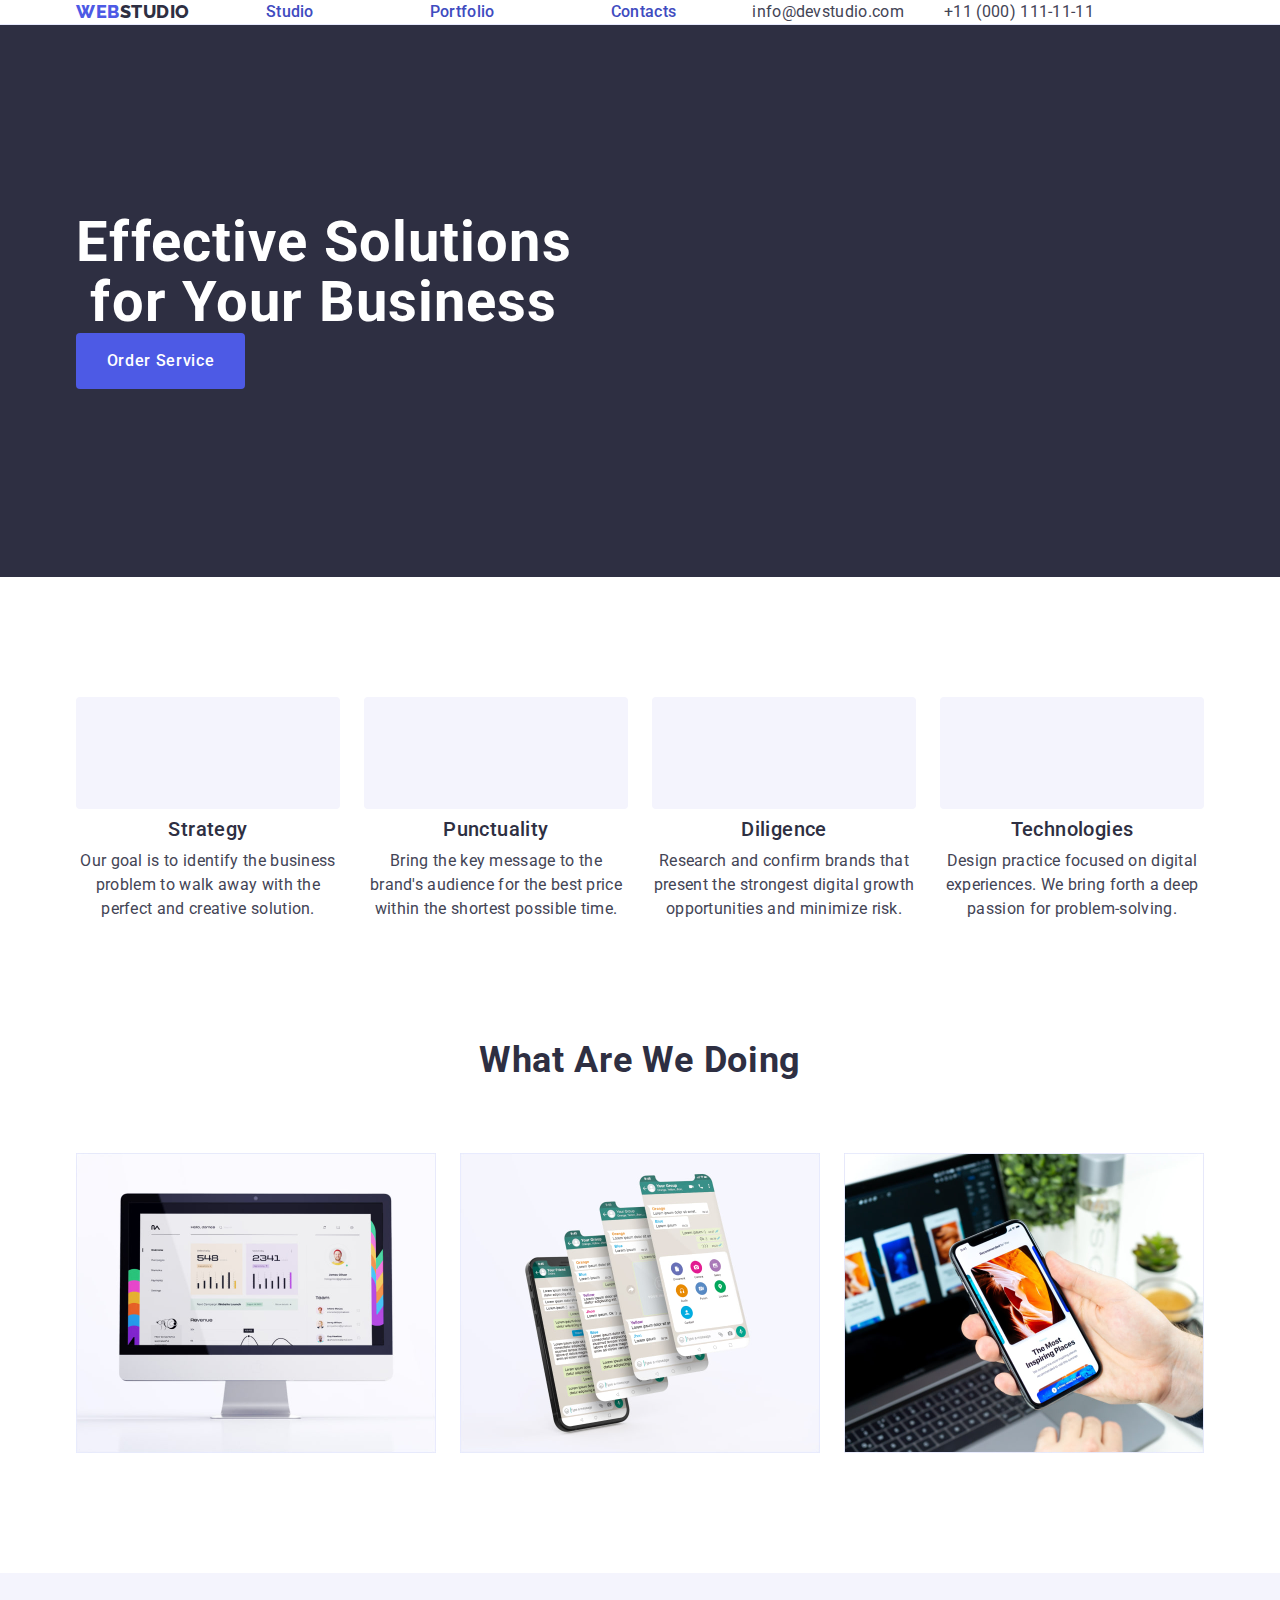
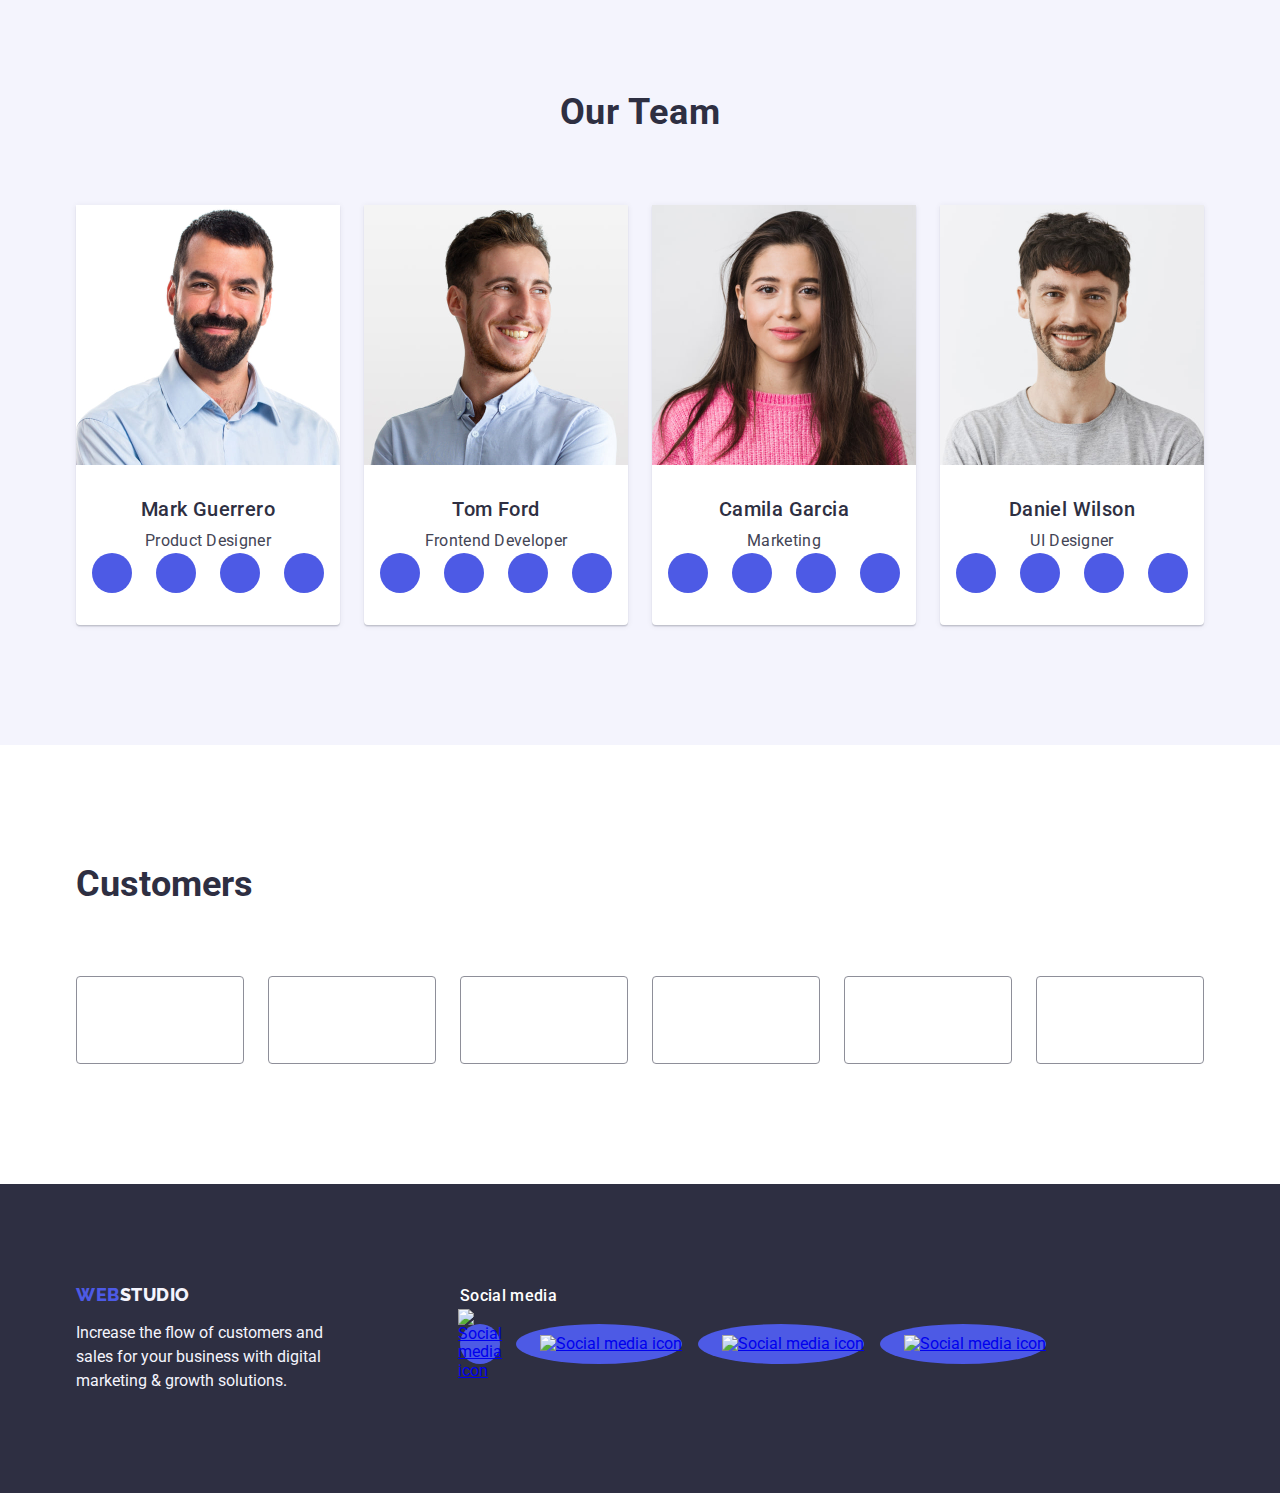
==== commit 3877bce3: "small fixes + structure rebuild" ====
--- a/index.html
+++ b/index.html
@@ -1,395 +1,276 @@
 <!DOCTYPE html>
 <html lang="en">
 
-<head>
-    <meta charset="UTF-8">
-    <meta http-equiv="X-UA-Compatible" content="IE=edge">
-    <meta name="viewport" content="width=device-width, initial-scale=1.0">
-    <title>Studio</title>
-
-    <!-- style -->
-    <link rel="stylesheet" href="https://cdn.jsdelivr.net/npm/modern-normalize@1.1.0/modern-normalize.min.css">
-    <link rel="stylesheet" href="./css/styles.css">
-
-    <!-- font -->
-    <link rel="preconnect" href="https://fonts.googleapis.com">
-    <link rel="preconnect" href="https://fonts.gstatic.com" crossorigin>
-    <link
-        href="https://fonts.googleapis.com/css2?family=Raleway:wght@800&family=Roboto:wght@400;500;700;900&display=swap"
-        rel="stylesheet">
-</head>
-
-<body>
-    <!-- top line -->
-    <header class="header">
-        <div class="container header-container">
-            <nav class="header-nav">
-                <a href="./index.html" class="logo header-logo link">
-                    Web<span class="logo-std-header">Studio</span>
-                </a>
-                <ul class="header-nav-list list">
-                    <li class="header-nav-item">
-                        <a href="./index.html" class="current header-nav-link link">Studio</a>
-                    </li>
-                    <li class="header-nav-item">
-                        <a href="./portfolio.html" class="header-nav-link link">Portfolio</a>
-                    </li>
-                    <li class="header-nav-item">
-                        <a href="" class="header-nav-link link">Contacts</a>
-                    </li>
-                </ul>
-            </nav>
-            <address class="contact">
-                <ul class="contact-list list">
-                    <li class="contact-item">
-                        <a href="mailto:info@devstudio.com" class="contact-link link">info@devstudio.com</a>
-                    </li>
-                    <li class="contact-item">
-                        <a href="tel:+110001111111" class="contact-link link">+11 (000) 111-11-11</a>
-                    </li>
-                </ul>
-            </address>
-        </div>
-    </header>
-
-    <main>
-        <!-- section 1 hero -->
-        <section class="section section-hero">
-            <div class="container">
-                <h1 class="title-hero">Effective Solutions for Your Business</h1>
-                <button class="hero-btn btn" type="button" data-modal-open>Order Service</button>
+    <head>
+        <meta charset="UTF-8">
+        <meta http-equiv="X-UA-Compatible" content="IE=edge">
+        <meta name="viewport" content="width=device-width, initial-scale=1.0">
+        <title>WebStudio</title>
+
+        <link rel="preconnect" href="https://fonts.googleapis.com">
+        <link rel="preconnect" href="https://fonts.gstatic.com" crossorigin>
+        <link href="https://fonts.googleapis.com/css2?family=Raleway:ital,wght@0,800;1,800&family=Roboto:ital,wght@0,400;0,500;0,700;0,900;1,400;1,500;1,700;1,900&display=swap" rel="stylesheet">
+
+        <link rel="stylesheet" href="https://cdnjs.cloudflare.com/ajax/libs/modern-normalize/1.1.0/modern-normalize.min.css"
+            integrity="sha512-wpPYUAdjBVSE4KJnH1VR1HeZfpl1ub8YT/NKx4PuQ5NmX2tKuGu6U/JRp5y+Y8XG2tV+wKQpNHVUX03MfMFn9Q=="
+            crossorigin="anonymous" referrerpolicy="no-referrer" />
+
+            <link rel="stylesheet" href="https://cdn.jsdelivr.net/npm/modern-normalize@1.1.0/modern-normalize.min.css" />
+            <link rel="stylesheet" href="./css/style.css">
+            
+    </head>
+
+    <body>
+        
+        <!--Header-->
+        <header class="header">
+           
+                <div class="container-nav container">
+                    <nav class="navigation">
+                        <a href="./index.html" class="logo-header-link link">Web<span class="logo-header-blue">Studio</span></a>
+                        <ul class="header-list">
+                            <li><a href="./index.html" class="link-menu link">Studio</a></li>
+                            <li><a href="./portfolio.html" class="link-menu link">Portfolio</a></li>
+                            <li><a href="" class="link-menu link">Contacts</a></li>
+                        </ul>
+                    </nav>
+                    <address class="contact-list">
+                        <ul class="header-list">
+                            <li><a href="mailto:info@devstudio.com" class="link-contact link">info@devstudio.com</a></li>
+                            <li><a href="tel:+110001111111" class="link-contact link">+11 (000) 111-11-11</a></li>
+                        </ul>
+                    </address>
+                </div>
+        
+        </header>
+        <!--Main container-->
+        <main>
+            <!--Section 1-->
+            <section class="section-mc">
+                <div class="container">
+                    <h1 class="section-header">Effective Solutions for Your Business</h1>
+                    <button type="button" class="filter-btn" data-modal-open>Order Service</button>
+                    
+                </div>
+            </section>
+            <!--Section 2-->
+            <section class="section-md">
+                <div class="container">
+                    <h2 class="section-heading" hidden>Our strenghths</h2>
+                    <ul class="section-md-list">
+                        <li class="section-md-information">
+                            <div class="icon-container">
+                                <svg width="64" height="64">
+                                    <use href="./images/icon.svg#symbol-id"></use>
+                                </svg>
+                            </div>
+                                <h3 class="name">Strategy</h3>
+                                <p class="specialization">Our goal is to identify the business
+                                    problem to walk away with the perfect and creative solution.
+                                </p>
+                        </li>
+                        
+                        <li class="section-md-information">
+                            <div class="icon-container">
+                                <svg width="64" height="64">
+                                    <use href="./images/icon.svg#symbol-id"></use>
+                                </svg>
+                            </div>
+                            <h3 class="name">Punctuality</h3>
+                            <p class="specialization">Bring the key message to the brand's audience
+                                for the best price within the shortest possible time.
+                            </p>
+                        </li>
+
+                        <li class="section-md-information">
+                            <div class="icon-container">
+                                <svg width="64" height="64">
+                                    <use href="./images/icon.svg#symbol-id"></use>
+                                </svg>
+                            </div>
+                            <h3 class="name">Diligence</h3>
+                            <p class="specialization">Research and confirm brands that present
+                                the strongest digital growth opportunities and minimize risk.
+                            </p>
+                        </li>
+
+                        <li class="section-md-information">
+                            <div class="icon-container">
+                                <svg width="64" height="64">
+                                    <use href="./images/icon.svg#symbol-id"></use>
+                                </svg>
+                            </div>
+                            <h3 class="name">Technologies</h3>
+                            <p class="specialization">Design practice focused on digital experiences.
+                                We bring forth a deep passion for problem-solving.
+                            </p>
+                        </li>
+                    </ul>
+                </div>
+            </section>
+
+            <!--Section 3-->
+            <section class="section-ma">
+                <div class="container">
+                    <h2 class="section-heading">What are we doing</h2>
+                    <ul class="section-ma-list">
+                        <li class="section-ma-photos"><img src="./images/Rhinon.jpg" alt="lms" width="360"></li>
+                        <li class="section-ma-photos"><img src="./images/terrexm.jpg" alt="chats" width="360" ></li>
+                        <li class="section-ma-photos"><img src="./images/terrexl.jpg" alt="article" width="360" ></li>
+                    </ul>
+                </div>
+            </section>
+
+            <!--section 4-->
+            <section class="section-mr">
+                <div class="container">
+                    <h2 class="section-heading">Our Team</h2>
+                    <ul class="section-list-mr">
+                        <li class="rml"> 
+                            <img src="./images/terrexk.jpg" alt="Teamcars1" width="264" class="photo">
+                                <div class="name-spec">
+                                        <h3 class="name">Mark Guerrero</h3>
+                                        <p class="specialization">Product Designer</p>
+                                        <ul class="social-media-list">
+                                            <li class="income-lak"><a href="#" class="search-fn">
+                                            <svg width="16" height="16" class="bjf-vdbj">
+                                            <use href="./images/sprite.svg#icon-home"></use></svg></a></li>
+
+                                            <li class="income-lak"><a href="#" class="search-fn">
+                                            <svg width="16" height="16" class="bjf-vdbj">
+                                            <use href="./images/sprite.svg#icon-home"></use></svg></a></li>
+                                                
+                                            <li class="income-lak"><a href="#" class="search-fn">
+                                            <svg width="16" height="16" class="bjf-vdbj">
+                                            <use href="./images/sprite.svg#icon-home"></use></svg></a></li>
+
+                                            <li class="income-lak"><a href="#" class="search-fn">
+                                            <svg width="16" height="16" class="bjf-vdbj">
+                                            <use href="./images/sprite.svg#icon-home"></use></svg></a></li>
+                                        </ul>
+                                </div>
+                        </li>
+
+                        <li class="rml">
+                            <img src="./images/dinosaurt.jpg" alt="Teamcars2" width="264" class="photo">
+                                <div class="name-spec">
+                                    <h3 class="name">Tom Ford</h3>
+                                    <p class="specialization">Frontend Developer</p>
+                                    <ul class="social-media-list">
+                                        <li class="income-lak"><a href="#" class="search-fn">
+                                        <svg width="16" height="16" class="bjf-vdbj">
+                                        <use href="./images/sprite.svg#icon-home"></use></svg></a></li>
+
+                                        <li class="income-lak"><a href="#" class="search-fn">
+                                        <svg width="16" height="16" class="bjf-vdbj">
+                                        <use href="./images/sprite.svg#icon-home"></use></svg></a></li>
+
+                                        <li class="income-lak"><a href="#" class="search-fn">
+                                        <svg width="16" height="16" class="bjf-vdbj">
+                                        <use href="./images/sprite.svg#icon-home"></use></svg></a></li>
+
+                                        <li class="income-lak"><a href="#" class="search-fn">
+                                        <svg width="16" height="16" class="bjf-vdbj">
+                                        <use href="./images/sprite.svg#icon-home"></use></svg></a></li>
+                                    </ul>
+                                </div>
+                        </li>
+
+                        <li class="rml">
+                            <img src="./images/dinosaura.jpg" alt="Teamcars3" width="264" class="photo">
+                            <div class="name-spec">
+                                <h3 class="name">Camila Garcia</h3>
+                                <p class="specialization">Marketing</p>
+                                <ul class="social-media-list">
+                                    <li class="income-lak"><a href="#" class="search-fn">
+                                    <svg width="16" height="16" class="bjf-vdbj">
+                                    <use href="./images/sprite.svg#icon-home"></use></svg></a></li>
+
+                                    <li class="income-lak"><a href="#" class="search-fn">
+                                    <svg width="16" height="16" class="bjf-vdbj">
+                                    <use href="./images/sprite.svg#icon-home"></use></svg></a></li>
+
+                                    <li class="income-lak"><a href="#" class="search-fn">
+                                    <svg width="16" height="16" class="bjf-vdbj">
+                                    <use href="./images/sprite.svg#icon-home"></use></svg></a></li>
+
+                                    <li class="income-lak"><a href="#" class="search-fn">
+                                    <svg width="16" height="16" class="bjf-vdbj">
+                                    <use href="./images/sprite.svg#icon-home"></use></svg></a></li>
+                                </ul>
+                            </div>
+                        </li>
+
+                        <li class="rml">
+                            <img src="./images/dinosaurq.jpg" alt="Teamcars4" width="264" class="photo">
+                            <div class="name-spec">
+                                <h3 class="name">Daniel Wilson</h3>
+                                <p class="specialization">UI Designer</p>
+                                <ul class="social-media-list">
+                                    <li class="income-lak"><a href="#" class="search-fn">
+                                    <svg width="16" height="16" class="bjf-vdbj">
+                                    <use href="./images/sprite.svg#icon-home"></use></svg></a></li>
+
+                                    <li class="income-lak"><a href="#" class="search-fn">
+                                    <svg width="16" height="16" class="bjf-vdbj">
+                                    <use href="./images/sprite.svg#icon-home"></use></svg></a></li>
+
+                                    <li class="income-lak"><a href="#" class="search-fn">
+                                    <svg width="16" height="16" class="bjf-vdbj">
+                                    <use href="./images/sprite.svg#icon-home"></use></svg></a></li>
+
+                                    <li class="income-lak"><a href="#" class="search-fn">
+                                    <svg width="16" height="16" class="bjf-vdbj">
+                                    <use href="./images/sprite.svg#icon-home"></use></svg></a></li>
+                                </ul>
+                            </div>
+                        </li>
+                    </ul>
+                </div>
+            </section>
+            <!--Section-5-->
+            <section class="customer-section">
+                <div class="container">
+                    <h2 class="section-customer-header">Customers</h2>
+                    <ul class="customer-list">
+                        <li class="customer-item"><a href="" class="customer-link"><svg width="104" height="56" class="customer-svg"><use href="./images/sprite.svg#icon-home"></use></svg></a></li>
+                        <li class="customer-item"><a href="" class="customer-link"><svg width="104" height="56" class="customer-svg"><use href="./images/sprite.svg#icon-home"></use></svg></a></li>
+                        <li class="customer-item"><a href="" class="customer-link"><svg width="104" height="56" class="customer-svg"><use href="./images/sprite.svg#icon-home"></use></svg></a></li>
+                        <li class="customer-item"><a href="" class="customer-link"><svg width="104" height="56" class="customer-svg"><use href="./images/sprite.svg#icon-home"></use></svg></a></li>
+                        <li class="customer-item"><a href="" class="customer-link"><svg width="104" height="56" class="customer-svg"><use href="./images/sprite.svg#icon-home"></use></svg></a></li>
+                        <li class="customer-item"><a href="" class="customer-link"><svg width="104" height="56" class="customer-svg"><use href="./images/sprite.svg#icon-home"></use></svg></a></li>
+                    </ul>
+                    </div>
+            </section>
+        </main>
+        <!--Footer-->
+        <footer class="footer">
+            <div class="container-footer">
+                <div class="logo-and-paragraph">
+                    <a href="./index.html" class="logo-link link">Web<span class="logo-text">Studio</span></a>
+                    <p class="logo-information">Increase the flow of customers and sales for your business with digital marketing & growth solutions.</p>
+                </div>
+                <div class="social-media-container">
+                    <p class="footer-text">Social media</p>
+                    <ul class="social-list">
+                        <li class="social-item"><a href="#" class="social-link"><svg width="24" height="24" class="icon"><use href="./images/icons.svg#icon-id"></use></svg><img src="social-icon-1.png" alt="Social media icon"></a></li>
+                        <li class="social-item"><a href="#" class="social-link"><svg width="24" height="24" class="icon"><use href="./images/icons.svg#icon-id"></use></svg><img src="social-icon-2.png" alt="Social media icon"></a></li>
+                        <li class="social-item"><a href="#" class="social-link"><svg width="24" height="24" class="icon"><use href="./images/icons.svg#icon-id"></use></svg><img src="social-icon-3.png" alt="Social media icon"></a></li>
+                        <li class="social-item"><a href="#" class="social-link"><svg width="24" height="24" class="icon"><use href="./images/icons.svg#icon-id"></use></svg><img src="social-icon-3.png" alt="Social media icon"></a></li>
+                    </ul>
+                </div>
             </div>
-        </section>
-        <!-- section 2 Digitalization -->
-        <section class="section section-feature">
-            <div class="container">
-                <h2 class="feature-title title-primary" hidden>Digital Strategy and Design for Business Growth</h2>
-                <ul class="feature-list list">
-                    <li class="feature-item">
-                        <div class="feature-img">
-                            <svg class="feature-icon" width="64" height="64">
-                                <use href="./images/icon.svg#icon-antenna"></use>
-                            </svg>
-                        </div>
-                        <h3 class="feature-item-title title-secondary">Strategy</h3>
-                        <p class="text">Our goal is to identify the business problem to walk away with the perfect and
-                            creative solution.</p>
-                    </li>
-                    <li class="feature-item">
-                        <div class="feature-img">
-                            <svg class="feature-icon" width="64" height="64">
-                                <use href="./images/icon.svg#icon-clock"></use>
-                            </svg>
-                        </div>
-                        <h3 class="feature-item-title title-secondary">Punctuality</h3>
-                        <p class="text">Bring the key message to the brand's audience for the best price within the
-                            shortest possible time.</p>
-                    </li>
-                    <li class="feature-item">
-                        <div class="feature-img">
-                            <svg class="feature-icon" width="64" height="64">
-                                <use href="./images/icon.svg#icon-diagram"></use>
-                            </svg>
-                        </div>
-                        <h3 class="feature-item-title title-secondary">Diligence</h3>
-                        <p class="text">Research and confirm brands that present the strongest digital growth
-                            opportunities and minimize risk.</p>
-                    </li>
-                    <li class="feature-item">
-                        <div class="feature-img">
-                            <svg class="feature-icon" width="64" height="64">
-                                <use href="./images/icon.svg#icon-astronaut"></use>
-                            </svg>
-                        </div>
-                        <h3 class="feature-item-title title-secondary">Technologies</h3>
-                        <p class="text">Design practice focused on digital experiences. We bring forth a deep passion
-                            for problem-solving.</p>
-                    </li>
-                </ul>
-            </div>
-        </section>
-        <!-- section 3 Activity -->
-        <section class="section section-activity">
-            <div class="container">
-                <h2 class="activity-title title-primary">What are we doing</h2>
-                <ul class="activity-list list">
-                    <li class="activiti-item">
-                        <img src="./images/activity/desktop.jpg" alt="desktop" width="360" height="300">
-                    </li>
-                    <li class="activiti-item">
-                        <img src="./images/activity/messengers.jpg" alt="messengers" width="360" height="300">
-                    </li>
-                    <li class="activiti-item">
-                        <img src="./images/activity/applications.jpg" alt="applications" width="360" height="300">
-                    </li>
-                </ul>
-            </div>
-        </section>
-        <!-- section 4 Team -->
-        <section class="section section-team">
-            <div class="container">
-                <h2 class="team-title title-primary">Our Team</h2>
-                <ul class="team-list list">
-                    <li class="team-card">
-                        <img src="./images/team/mark-guerrero.jpg" alt="Mark Guerrero" width="264" height="260">
-                        <div class="team-card-desc">
-                            <h3 class="title-secondary">Mark Guerrero</h3>
-                            <p class="team-card-text">Product Designer</p>
-                            <ul class="social-list list">
-                                <li class="social-item">
-                                    <a href="" class="social-link">
-                                        <svg class="social-icon" width="16" height="16">
-                                            <use href="./images/icon.svg#icon-instagram"></use>
-                                        </svg>
-                                    </a>
-                                </li>
-                                <li class="social-item">
-                                    <a href="" class="social-link">
-                                        <svg class="social-icon" width="16" height="16">
-                                            <use href="./images/icon.svg#icon-twitter"></use>
-                                        </svg>
-                                    </a>
-                                </li>
-                                <li class="social-item">
-                                    <a href="" class="social-link">
-                                        <svg class="social-icon" width="16" height="16">
-                                            <use href="./images/icon.svg#icon-facebook"></use>
-                                        </svg>
-                                    </a>
-                                </li>
-                                <li class="social-item">
-                                    <a href="" class="social-link">
-                                        <svg class="social-icon" width="16" height="16">
-                                            <use href="./images/icon.svg#icon-linkedin"></use>
-                                        </svg>
-                                    </a>
-                                </li>
-                            </ul>
-                        </div>
-                    </li>
-                    <li class="team-card">
-                        <img src="./images/team/tom-ford.jpg" alt="Tom Ford" width="264" height="260">
-                        <div class="team-card-desc">
-                            <h3 class="title-secondary">Tom Ford</h3>
-                            <p class="team-card-text">Frontend Developer</p>
-                            <ul class="social-list list">
-                                <li class="social-item">
-                                    <a href="" class="social-link">
-                                        <svg class="social-icon" width="16" height="16">
-                                            <use href="./images/icon.svg#icon-instagram"></use>
-                                        </svg>
-                                    </a>
-                                </li>
-                                <li class="social-item">
-                                    <a href="" class="social-link">
-                                        <svg class="social-icon" width="16" height="16">
-                                            <use href="./images/icon.svg#icon-twitter"></use>
-                                        </svg>
-                                    </a>
-                                </li>
-                                <li class="social-item">
-                                    <a href="" class="social-link">
-                                        <svg class="social-icon" width="16" height="16">
-                                            <use href="./images/icon.svg#icon-facebook"></use>
-                                        </svg>
-                                    </a>
-                                </li>
-                                <li class="social-item">
-                                    <a href="" class="social-link">
-                                        <svg class="social-icon" width="16" height="16">
-                                            <use href="./images/icon.svg#icon-linkedin"></use>
-                                        </svg>
-                                    </a>
-                                </li>
-                            </ul>
-                        </div>
-                    </li>
-                    <li class="team-card">
-                        <img src="./images/team/camila-garcia.jpg" alt="Camila Garcia" width="264" height="260">
-                        <div class="team-card-desc">
-                            <h3 class="title-secondary">Camila Garcia</h3>
-                            <p class="team-card-text">Marketing</p>
-                            <ul class="social-list list">
-                                <li class="social-item">
-                                    <a href="" class="social-link">
-                                        <svg class="social-icon" width="16" height="16">
-                                            <use href="./images/icon.svg#icon-instagram"></use>
-                                        </svg>
-                                    </a>
-                                </li>
-                                <li class="social-item">
-                                    <a href="" class="social-link">
-                                        <svg class="social-icon" width="16" height="16">
-                                            <use href="./images/icon.svg#icon-twitter"></use>
-                                        </svg>
-                                    </a>
-                                </li>
-                                <li class="social-item">
-                                    <a href="" class="social-link">
-                                        <svg class="social-icon" width="16" height="16">
-                                            <use href="./images/icon.svg#icon-facebook"></use>
-                                        </svg>
-                                    </a>
-                                </li>
-                                <li class="social-item">
-                                    <a href="" class="social-link">
-                                        <svg class="social-icon" width="16" height="16">
-                                            <use href="./images/icon.svg#icon-linkedin"></use>
-                                        </svg>
-                                    </a>
-                                </li>
-                            </ul>
-                        </div>
-                    </li>
-                    <li class="team-card">
-                        <img src="./images/team/daniel-wilson.jpg" alt="Daniel Wilson" width="264" height="260">
-                        <div class="team-card-desc">
-                            <h3 class="title-secondary">Daniel Wilson</h3>
-                            <p class="team-card-text">UI Designer</p>
-                            <ul class="social-list list">
-                                <li class="social-item">
-                                    <a href="" class="social-link">
-                                        <svg class="social-icon" width="16" height="16">
-                                            <use href="./images/icon.svg#icon-instagram"></use>
-                                        </svg>
-                                    </a>
-                                </li>
-                                <li class="social-item">
-                                    <a href="" class="social-link">
-                                        <svg class="social-icon" width="16" height="16">
-                                            <use href="./images/icon.svg#icon-twitter"></use>
-                                        </svg>
-                                    </a>
-                                </li>
-                                <li class="social-item">
-                                    <a href="" class="social-link">
-                                        <svg class="social-icon" width="16" height="16">
-                                            <use href="./images/icon.svg#icon-facebook"></use>
-                                        </svg>
-                                    </a>
-                                </li>
-                                <li class="social-item">
-                                    <a href="" class="social-link">
-                                        <svg class="social-icon" width="16" height="16">
-                                            <use href="./images/icon.svg#icon-linkedin"></use>
-                                        </svg>
-                                    </a>
-                                </li>
-                            </ul>
-                        </div>
-                    </li>
-                </ul>
-            </div>
-        </section>
-        <!-- section 5 Customers -->
-        <section class="section section-customers">
-            <div class="container">
-                <h2 class="customers-title title-primary">Customers</h2>
-                <ul class="customers-list list">
-                    <li class="customers-item">
-                        <a class="customers-link" href="">
-                            <svg class="customers-icon" width="104" height="56">
-                                <use href="./images/icon.svg#icon-logo-ya-co"></use>
-                            </svg>
-                        </a>
-                    </li>
-                    <li class="customers-item">
-                        <a class="customers-link" href="">
-                            <svg class="customers-icon" width="104" height="56">
-                                <use href="./images/icon.svg#icon-logo-company-th"></use>
-                            </svg>
-                        </a>
-                    </li>
-                    <li class="customers-item">
-                        <a class="customers-link" href="">
-                            <svg class="customers-icon" width="104" height="56">
-                                <use href="./images/icon.svg#icon-logo-company"></use>
-                            </svg>
-                        </a>
-                    </li>
-                    <li class="customers-item">
-                        <a class="customers-link" href="">
-                            <svg class="customers-icon" width="104" height="56">
-                                <use href="./images/icon.svg#icon-logo-foster-peters"></use>
-                            </svg>
-                        </a>
-                    </li>
-                    <li class="customers-item">
-                        <a class="customers-link" href="">
-                            <svg class="customers-icon" width="104" height="56">
-                                <use href="./images/icon.svg#icon-logo-brand"></use>
-                            </svg>
-                        </a>
-                    </li>
-                    <li class="customers-item">
-                        <a class="customers-link" href="">
-                            <svg class="customers-icon" width="104" height="56">
-                                <use href="./images/icon.svg#icon-logo-company-tl"></use>
-                            </svg>
-                        </a>
-                    </li>
-                </ul>
-            </div>
-        </section>
-    </main>
-
-    <footer class="footer">
-        <div class="footer-container container">
-            <div class="footer-text">
-                <a href="./index.html" class="logo link">
-                    Web<span class="logo-std-footer">Studio</span>
-                </a>
-                <p class="text"> Increase the flow of customers and sales for your business with digital
-                    marketing & growth solutions.
-                </p>
-            </div>
-            <div class="footer-social">
-                <p class="footer-social-text">Social media</p>
-                <ul class="footer-social-list list">
-                    <li class="social-item">
-                        <a href="" class="social-link">
-                            <svg class="social-icon" width="24" height="24">
-                                <use href="./images/icon.svg#icon-instagram"></use>
-                            </svg>
-                        </a>
-                    </li>
-                    <li class="social-item">
-                        <a href="" class="social-link">
-                            <svg class="social-icon" width="24" height="24">
-                                <use href="./images/icon.svg#icon-twitter"></use>
-                            </svg>
-                        </a>
-                    </li>
-                    <li class="social-item">
-                        <a href="" class="social-link">
-                            <svg class="social-icon" width="24" height="24">
-                                <use href="./images/icon.svg#icon-facebook"></use>
-                            </svg>
-                        </a>
-                    </li>
-                    <li class="social-item">
-                        <a href="" class="social-link">
-                            <svg class="social-icon" width="24" height="24">
-                                <use href="./images/icon.svg#icon-linkedin"></use>
-                            </svg>
-                        </a>
-                    </li>
-                </ul>
+        </footer>
+        <!-- Modal-container -->
+        <div class="modal-container is-hidden" data-modal>
+            <div class="modal-content">
+                <button type="button" class="modal-close-button" data-modal-close>
+                    <svg width="8" height="8" class="my-icon">
+                        <use href="./images/sprite.svg#icon-name"></use>
+                    </svg>
+                </button>
             </div>
         </div>
-    </footer>
-    <!-- Modal -->
-    <div class="backdrop is-hidden" data-modal>
-        <div class="modal">
-            <button class="modal-btn-close" type="button" data-modal-close>
-                <svg class="modal-btn-close-icon" width="8" height="8">
-                    <use href="./images/icon.svg#icon-modal-btn-close"></use>
-                </svg>
-            </button>
-        </div>
-    </div>
-
-    <script src="./js/modal.js"></script>
-</body>
-
+        <script src="./js/modal.js"></script>
+    </body>
 </html>--- a/css/style.css
+++ b/css/style.css
@@ -0,0 +1,658 @@
+:root {
+    --main-bg-color: #FFFFFF;
+    --main-pg-color: #4d5ae5;
+    --main-vg-color: #2e2f42;
+    --main-mg-color: #434455;
+    --second-background-color: #404bbf;
+    --main-ag-color: #F4F4FD;
+    --main-qg-color:#8e8f99;
+}
+
+body {
+    font-family: "Roboto", sans-serif;
+    color: #434455;
+    background-color: var(--main-bg-color);
+}
+
+ ul {
+     padding-left: 0;
+ }
+* {
+    margin: 0;
+}
+.list {
+    list-style: none;
+}
+
+img {
+    display: block;
+}
+
+/* WebStudio */
+
+/* Header */
+
+    .header {
+        border-bottom: 1px solid #e7e9fc;
+        box-shadow: 0px 2px 1px rgba(46, 47, 66, 0.08), 0px 1px 1px rgba(46, 47, 66, 0.16), 0px 1px 6px rgba(46, 47, 66, 0.08);
+    
+    }
+
+    .container-nav{
+        display: flex;
+    }
+    .container {
+        
+        width: 1158px;
+        padding: 0 15px;
+        margin: 0 auto;
+       
+    }
+
+    
+    
+    .navigation {
+        display: flex;
+        align-items: center;
+    }
+
+    .logo-header-link{
+        font-family: "Raleway", sans-serif;
+        font-weight: 800;
+        font-size: 18px;
+        line-height: 1.17;
+        letter-spacing: 0.03em;
+        text-transform: uppercase;
+        color: var(--main-pg-color);
+        text-decoration: none; 
+        margin-right: 76px;
+    }
+
+   
+    .logo-header-blue{
+        text-decoration: none;
+        color: var(--main-vg-color);
+        
+    }
+
+    .link-menu{
+        font-weight: 500;
+        font-size: 16px;
+        line-height: 1.5;
+        letter-spacing: 0.02em;
+        color: var(--main-vg-color);
+        text-decoration: none;
+        padding-top: 24px;
+        padding-bottom: 24px;
+        margin-right: 76px;
+        position: relative;
+        color: #404bbf;
+        transition: color 250ms cubic-bezier(0.4, 0, 0.2, 1);
+
+    }
+        .link-menu::after {
+            content: '';
+            position: absolute;
+            left: 0;
+            bottom: -1px;
+            height: 4px;
+            background-color: #404bbf;
+            border-radius: 2px;
+        
+        }
+
+    .link-menu:hover,
+    .link-menu:focus{
+        color: var(--second-background-color);
+    }
+
+    .contact-list {
+        font-style: normal;
+        
+    }
+    
+    .header-list {
+        list-style: none;
+        display: flex;
+        gap: 40px;
+    }
+
+    .link-contact {
+        color: var(--main-vg-color);
+        text-decoration: none;
+        line-height: 1.5;
+        letter-spacing: 0.02em;
+        color: var(--main-mg-color);
+        transition: color 250ms cubic-bezier(0.4, 0, 0.2, 1);
+    }
+    
+    .link-contact:hover,
+    .link-contact:focus{
+        color: var(--second-background-color);
+    }
+    
+
+/* Section-1 */
+    .section-mc {
+        background-color: var(--main-vg-color);
+        padding: 188px 0;
+        background-image: linear-gradient(rgba(46, 47, 66, 0.7),
+        rgba(46, 47, 66, 0.7)), 
+        url(../images/img-name.jpeg);
+        max-width: 1440px;
+        background-repeat: no-repeat;
+        background-position: center;
+        background-size: cover;
+    }
+
+    .section-header{
+        font-size: 56px;
+        line-height: 1.07;
+        text-align: center;
+        letter-spacing: 0.02em;
+        color: #FFFFFF;
+        max-width: 496px;
+    }
+
+    .filter-btn:hover,
+    .filter-btn:focus {
+        background-color: var(--second-background-color);
+        color: var(--main-bg-color);
+        cursor: pointer;
+    }
+
+    .filter-btn{
+        font-family: "Roboto", sans-serif;
+        font-weight: 500;
+        font-size: 16px;
+        line-height: 1.5;
+        letter-spacing: 0.04em;
+        background-color: #4D5AE5;
+        color: #ffffff;
+        min-width: 169px;
+        height: 56px;
+        border: none;
+        border-radius: 4px;
+        cursor: pointer;
+        display: block;
+        transition: background-color 250ms cubic-bezier(0.4, 0, 0.2, 1);
+        
+    }
+
+/* Section-2 */
+    .section-md{
+        padding: 120px 0;
+    }
+
+    .section-heading {
+        font-size: 36px;
+        line-height: 1.11;
+        text-align: center;
+        letter-spacing: 0.02em;
+        text-transform: capitalize;
+        color: var(--main-vg-color);
+        margin-bottom: 72px;
+
+    }
+
+    .section-md-list{
+        display: flex;
+        gap: 24px;
+        list-style: none;
+    }
+
+    .section-md-information{
+        width: calc((100% - 72px) / 4);
+    }
+
+    .icon-container{
+        display: flex;
+        align-items: center;
+        justify-content: center;
+        height: 112px;
+        background-color: #f4f4fd;
+        border-radius: 4px;
+        margin-bottom: 8px;
+    }
+/* Section-3 */
+    .section-ma{
+        padding-bottom: 120px;
+    }
+
+    .section-ma-list{
+        list-style: none;
+        display: flex;
+        gap: 24px;
+    }
+
+    .section-ma-photos{
+        width:calc((100% - 48px) / 3);
+    }
+
+/* Section-4 */
+    .section-mr{
+        background-color: var(--main-ag-color);
+        padding: 120px 0;
+    }
+
+    .section-list-mr{
+        list-style: none;
+        display: flex;
+            gap: 24px;
+    }
+
+    .rml{
+        background-color: var(--main-bg-color);
+        width: calc((100% - 72px) / 4);
+        border-radius: 0px 0px 4px 4px;
+        box-shadow: rgba(46, 47, 66, 0.08),
+            0px 1px 1px rgba(46, 47, 66, 0.16),
+            0px 2px 1px rgba(46, 47, 66, 0.08);
+            box-shadow: 0px 1px 6px rgba(46, 47, 66, 0.08),
+                0px 1px 1px rgba(46, 47, 66, 0.16),
+                0px 2px 1px rgba(46, 47, 66, 0.08);
+    }
+
+    .social-media-list{
+        display: flex;
+        justify-content: center;
+        gap: 24px;
+    
+    }
+
+    .income-lak{
+        list-style-type: none;
+        width: 40px;
+        height: 40px;
+        
+    }
+
+    .search-fn{
+        width: 100%;
+        height: 100%;
+        background-color: var(--main-pg-color);
+        border-radius: 50%;
+        display: flex;
+        align-items: center;
+        justify-content: center;
+        transition: background-color 250ms cubic-bezier(0.4, 0, 0.2, 1);
+    }
+
+    .search-fn:is(:hover, :focus){
+        background-color: #404bbf;
+    }
+
+    .bjf-vdbj{
+        fill: #f4f4fd;
+    }
+    
+    
+    .name-spec{
+        padding: 32px 16px;
+        
+        padding: 32px 0;
+        
+    }
+    .name{
+        font-weight: 500;
+        font-size: 20px;
+        line-height: 1.2;
+        letter-spacing: 0.02em;
+        color: var(--main-vg-color);
+        margin-bottom: 8px;
+        text-align: center;
+    }
+
+    .specialization{
+        font-size: 16px;
+        line-height: 1.5;
+        letter-spacing: 0.02em; 
+        text-align: center;
+    }
+
+    .name-list{
+        display: flex;
+        justify-content: center;
+        gap: 24px;
+    }
+
+    /* Section-5 */
+
+        .customer-section{
+            padding-top: 120px;
+            padding-bottom: 120px;
+        }
+        .section-customer-header{
+            font-size: 36px;
+            line-height: 1.1;
+            color: var(--main-vg-color);
+            margin-bottom: 72px;
+        }
+        .customer-list{
+            display: flex;
+            gap: 24px;
+        }
+        .customer-item{
+            width: calc((100% - 120px) / 6);
+            height: 88px;
+            list-style-type: none;
+            
+        }
+        .customer-link{
+            width: 100%;
+            height: 100%;
+            border: 1px solid #8e8f99;
+            border-radius: 4px;
+            display: flex;
+            align-items: center;
+            justify-content: center;
+            color: var(--main-qg-color);
+            transition: border-color 250ms cubic-bezier(0.4, 0, 0.2, 1),
+                color 250ms cubic-bezier(0.4, 0, 0.2, 1);
+        }
+
+        .customer-link:is(:hover, :focus){
+            border-color: #404bbf;
+            color: #404bbf;
+        }
+
+        .customer-svg{
+            fill: currentColor;
+        }
+
+    .photo {
+        background-color: #FFFFFF;
+    }
+
+/* Portfolio */
+   
+    .logo-header{
+        border-bottom: 1px solid #e7e9fc;
+    }
+
+    .section-mt{
+        padding: 96px 0 120px;
+    }
+
+    .section-mt-list{
+        display: flex;
+        justify-content: center;
+        gap: 24px;
+        margin-bottom: 72px;
+        list-style: none;
+    }
+
+    .section-mw-list{
+        display: flex;
+        flex-wrap: wrap;
+        column-gap: 24px;
+        row-gap: 48px;
+        list-style: none;
+    
+
+    }
+
+    .section-mq-filters{
+        width: calc((100% - 48px) / 3);
+    }
+    
+    .filter-btn-active {
+        font-family: "Roboto", sans-serif;
+        font-weight: 500;
+        font-size: 16px;
+        line-height: 1.5;
+        letter-spacing: 0.04em;
+        background-color: var(--main-ag-color);
+        color: var(--main-pg-color);
+        cursor: pointer;
+        padding: 12px 24px;
+        border: 1px solid #e7e9fc;
+        border-radius: 4px;
+        transition:color 250ms cubic-bezier(0.4, 0, 0.2, 1),
+            background-color 250ms cubic-bezier(0.4, 0, 0.2, 1),
+            border-color 250ms cubic-bezier(0.4, 0, 0.2, 1),
+            box-shadow 250ms cubic-bezier(0.4, 0, 0.2, 1);
+
+    }
+
+    .filter-btn-active:is(:hover, :focus) {
+        color: #FFFFFF;
+        background-color: var(--second-background-color, #404BBF);
+        border: 1px solid transparent;
+        box-shadow: 0px 3px 1px rgba(0, 0, 0, 0.1), 0px 2px 1px rgba(0, 0, 0, 0.08), 0px 2px 2px rgba(0, 0, 0, 0.12);
+        
+    }
+
+
+    .app-item{
+        width: calc((100% - 48px) / 3);
+        
+    }
+
+    .link-search{
+        display: block;
+        transition: box-shadow 250ms cubic-bezier(0.4, 0, 0.2, 1);
+    }
+    .link-search:is(:hover, :focus){
+        box-shadow: 0px 1px 6px rgba(46, 47, 66, 0.08), 0px 1px 1px rgba(46, 47, 66, 0.16), 0px 2px 1px rgba(46, 47, 66, 0.08);
+    }
+
+        .link-search:hover .tery,
+        .link-search:focus .tery {
+            transform: translateY(0%);
+        }
+
+    .daser{
+        position: relative;
+        overflow: hidden;
+    }
+
+    .tery{
+        position: absolute;
+        top: 0;
+        font-size: 16px;
+        line-height: 1.5;
+        letter-spacing: 0.02em;
+        color: var(--main-ag-color);
+        padding: 40px 32px;
+        background-color: #4d5ae5;
+        height: 100%;
+        width: 100%;
+        transform: translateY(100%);
+        transition: transform 250ms cubic-bezier(0.4, 0, 0.2, 1);
+    }
+    .filters-list{
+        display: block;
+    }
+
+    .app-container{
+        padding: 32px 16px;
+        border: 1px solid #e7e9fc;
+        border-top: none;
+    }
+    
+/* Img-(1-9)-Portfolio */
+
+    a.link {
+        text-decoration: none;
+    }
+    
+    .list-text{
+        font-weight: 500;
+        font-size: 20px;
+        line-height: 1.2;
+        letter-spacing: 0.02em;
+        color: var(--main-vg-color);
+        margin-bottom: 8px;
+    }
+
+    .list-name{
+        font-size: 16px;
+        line-height: 1.5;
+        letter-spacing: 0.02em;
+        color: var(--main-mg-color);
+    }
+
+
+
+/* Section (2-3-4) heading */
+
+    .mgpd{
+        background-color: #FFFFFF;
+    }
+
+
+    
+/* Footer-WebStudio-Portfolio*/
+        .footer {
+            background-color: var(--main-vg-color);
+            padding: 100px 0;
+            
+        }
+
+            .container-footer{
+                display: flex;
+                width: 1158px;
+                padding: 0 15px;
+                margin: 0 auto;
+                align-items: baseline;
+            }
+
+            .logo-and-paragraph {
+                margin-right: 120px;
+                
+            }
+        
+        .logo-link {
+            display: inline-block;
+            font-family: "Raleway", sans-serif;
+            font-weight: 800;
+            font-size: 18px;
+            line-height: 1.17;
+            letter-spacing: 0.03em;
+            text-transform: uppercase;
+            color: #4d5ae5;
+            text-decoration: none;
+            margin-bottom: 16px;
+            text-decoration: none;
+            
+        }
+
+        .logo-text {
+            color:var(--main-ag-color);
+            display: inline-block;
+        }
+
+        .logo-information{
+            max-width: 264px;
+            font-size: 16px;
+            line-height: 24px;
+            color: #F4F4FD;
+        }
+
+        .footer-text{
+            font-weight: 500;
+            line-height: 1.5;
+            letter-spacing: 0.02em;
+            color: var(--main-bg-color);
+            margin-bottom: 16px;
+        }
+
+        .social-list {
+            display: flex;
+            gap: 16px;
+            list-style: none;
+        }
+
+        .social-item:first-child {
+            width: 40px;
+            height: 40px;
+        }
+
+        .social-link{
+            width: 100%;
+            height: 100%;
+            background-color: var(--main-pg-color);
+            border-radius: 50%;
+            display: flex;
+            align-items: center;
+            justify-content: center;
+            transition: background-color 250ms cubic-bezier(0.4, 0, 0.2, 1);
+        }
+
+        .social-link:is(:hover, :focus){
+            background-color: #31d0aa;
+        }
+
+        .icon{
+            fill: var(--main-ag-color);
+        }
+
+    /* Modal-container */
+
+        .modal-container {
+            position: fixed;
+            top: 0;
+            left: 0;
+            width: 100%;
+            height: 100%;
+            background-color: rgba(46, 47, 66, 0.4);
+            transition: opacity 250ms cubic-bezier(0.4, 0, 0.2, 1), 
+                        visibility 250ms cubic-bezier(0.4, 0, 0.2, 1);
+        }
+
+        .modal-container.is-hidden {
+            opacity: 0;
+            visibility: hidden;
+            pointer-events: none;
+        }
+
+        .modal-content {
+            position: absolute;
+            top: 50%;
+            left: 50%;
+            transform: translate(-50%, -50%) scale(1);
+            width: 408px;
+            min-height: 576px;
+            background: #fcfcfc;
+            box-shadow: 0px 1px 1px rgba(0, 0, 0, 0.14), 0px 1px 3px rgba(0, 0, 0, 0.12), 0px 2px 1px rgba(0, 0, 0, 0.2);
+            border-radius: 4px;
+            transition: transform 250ms cubic-bezier(0.4, 0, 0.2, 1);
+            padding: 20px;
+        }
+
+        .modal-close-button{
+            position: absolute;
+            top: 24px;
+            right: 24px;
+            width: 24px;
+            height: 24px;
+            border-radius: 50%;
+            display: flex;
+            align-items: center;
+            justify-content: center;
+            background-color: #e7e9fc;
+            border: 1px solid rgba(0, 0, 0, 0.1);
+            padding: 0;
+            cursor: pointer;
+            transition: background-color 250ms cubic-bezier(0.4, 0, 0.2, 1), border 250ms cubic-bezier(0.4, 0, 0.2, 1);
+        }
+
+        .modal-close-button:hover,
+        .modal-close-button:focus {
+            background-color: #404bbf;
+            border: none;
+            fill: #ffffff;
+        }
+            
+        .my-icon{
+            transition: fill 250ms cubic-bezier(0.4, 0, 0.2, 1);
+        }
+
+        
+
+        
+                
+        
+
+        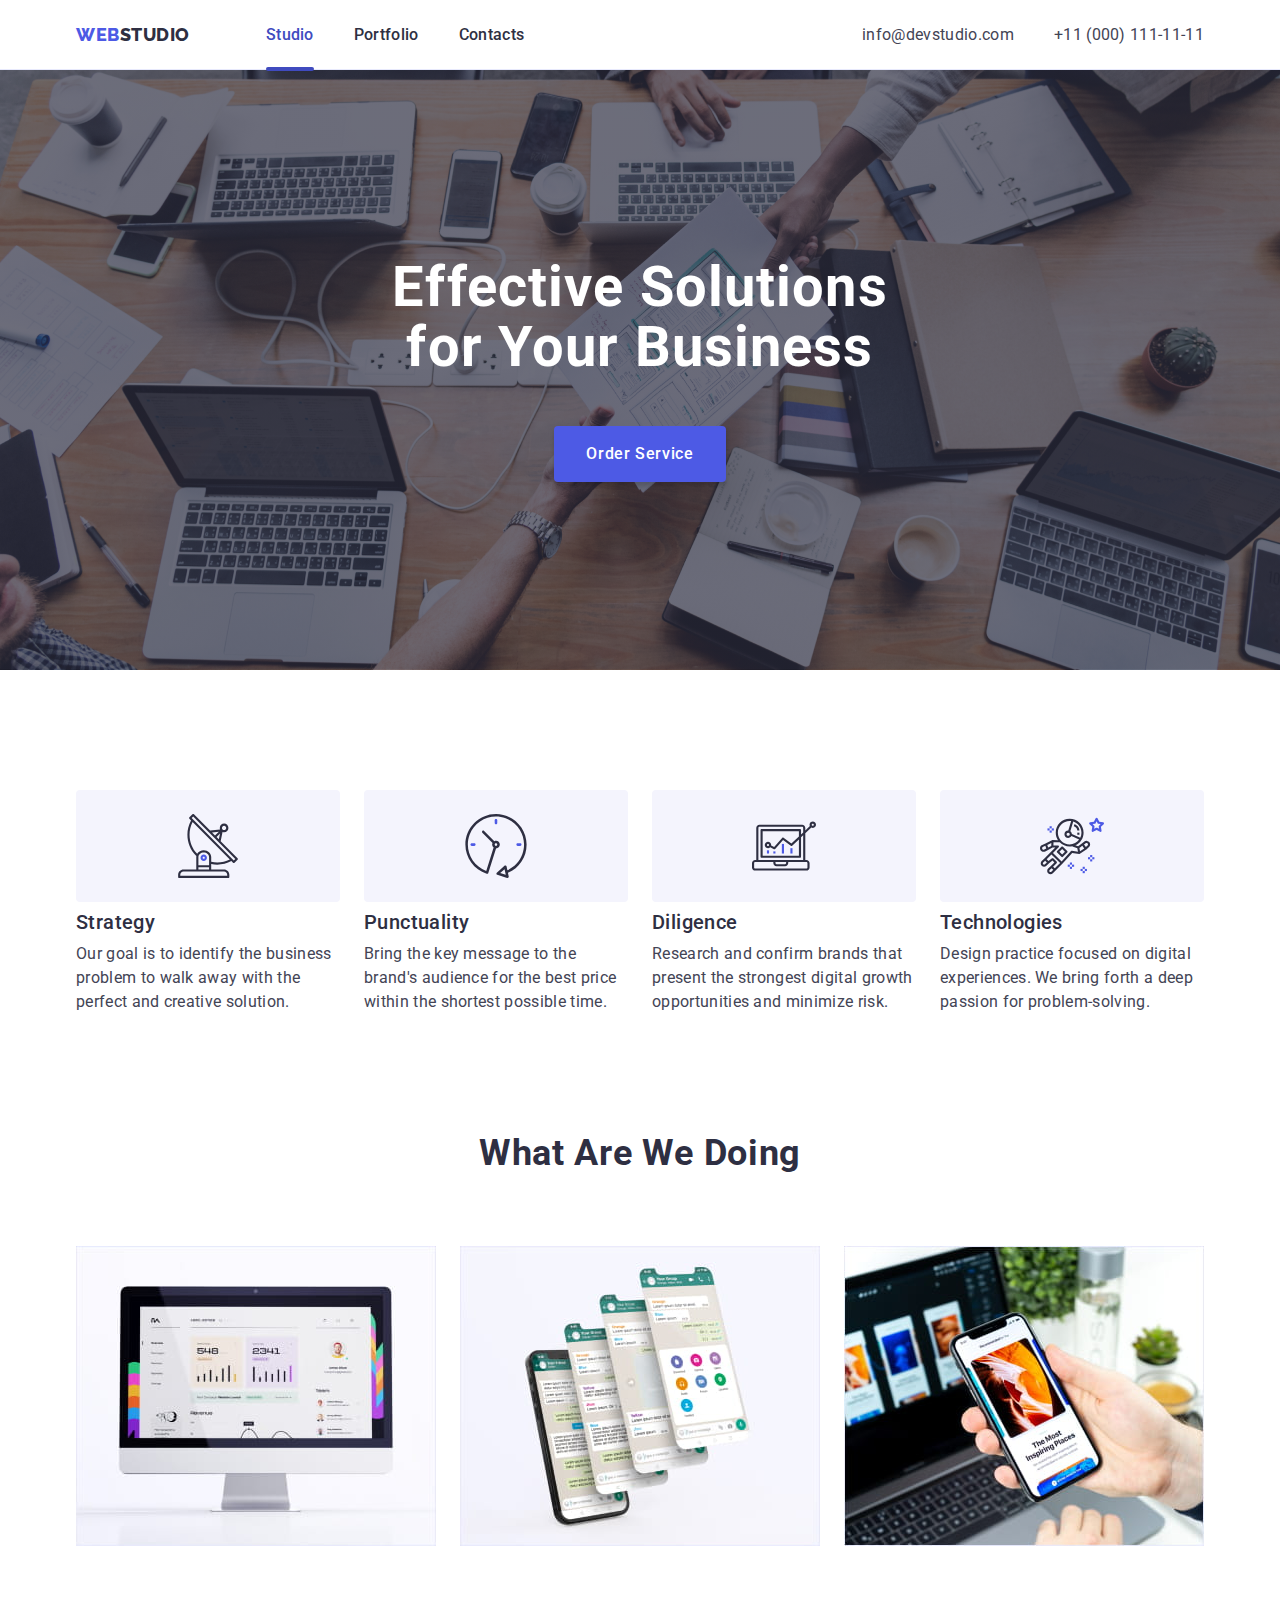
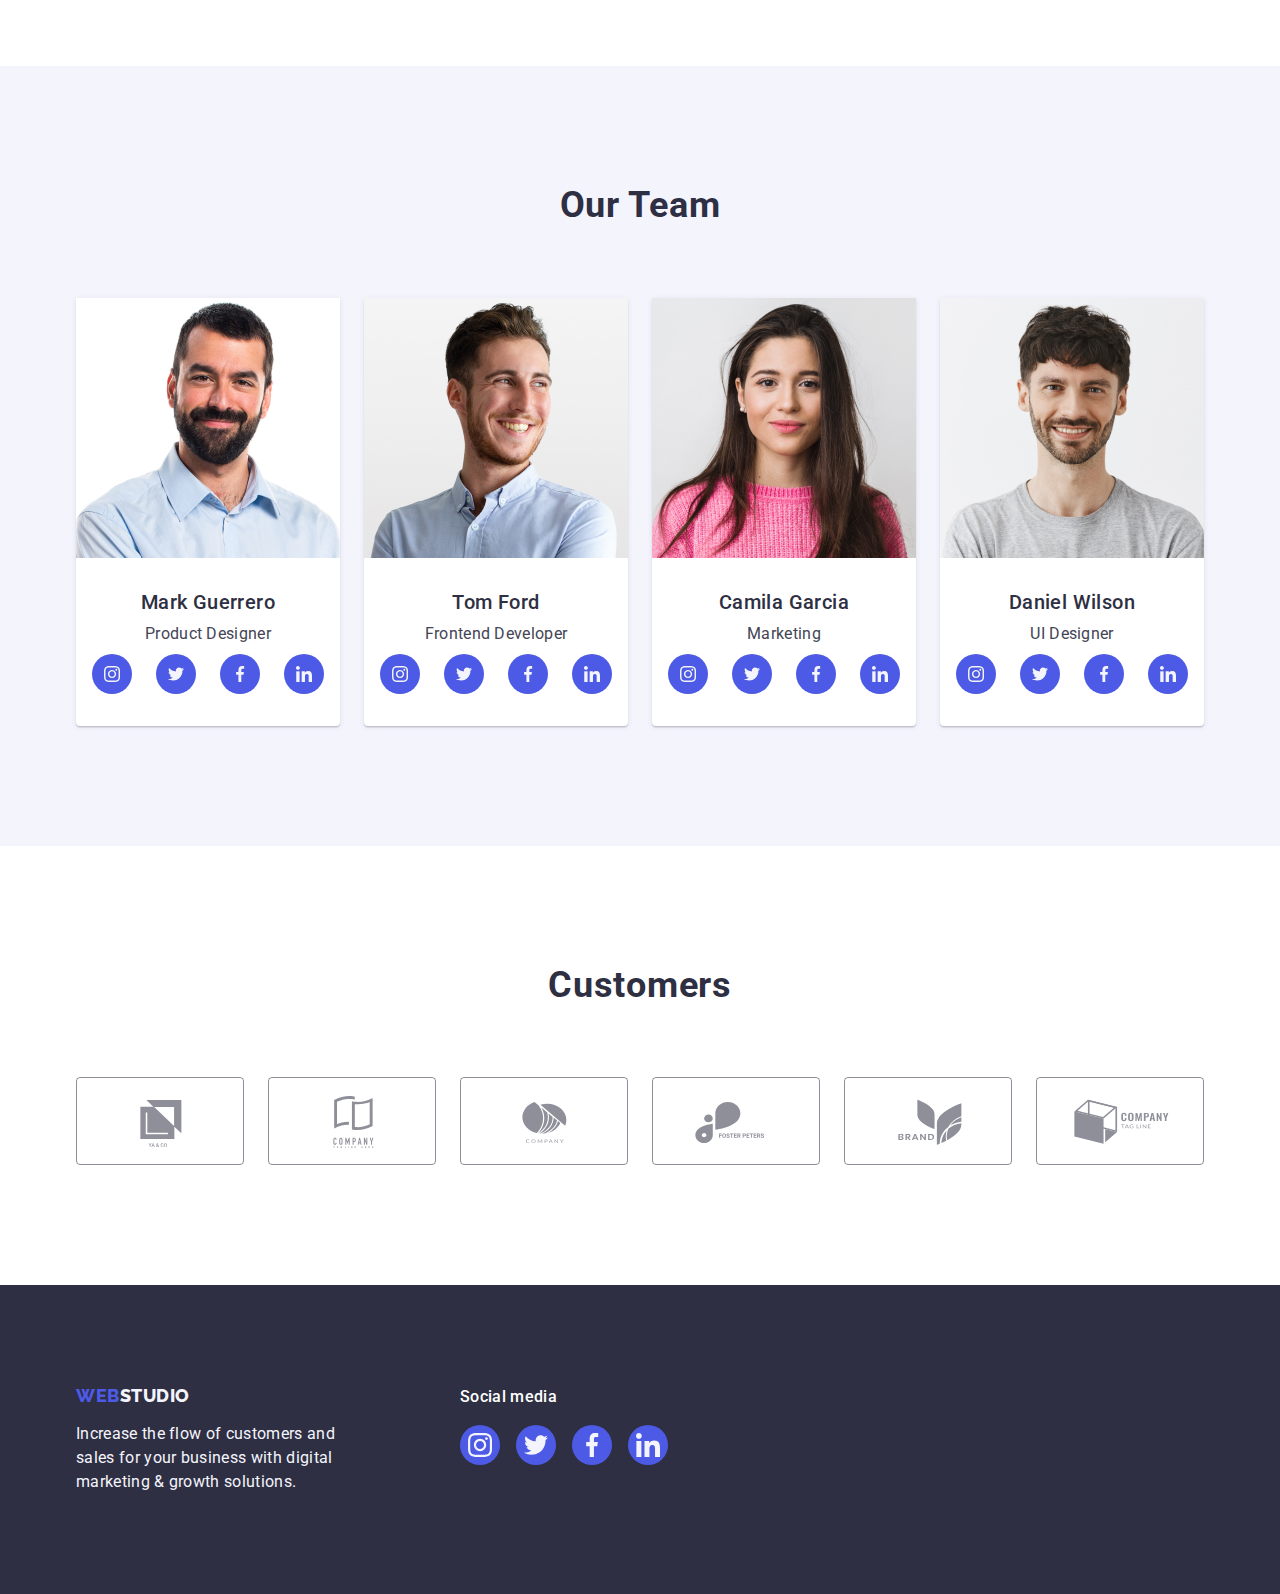
==== commit df45f6b0: "final fixes" ====
--- a/index.html
+++ b/index.html
@@ -1,276 +1,395 @@
 <!DOCTYPE html>
 <html lang="en">
 
-    <head>
-        <meta charset="UTF-8">
-        <meta http-equiv="X-UA-Compatible" content="IE=edge">
-        <meta name="viewport" content="width=device-width, initial-scale=1.0">
-        <title>WebStudio</title>
-
-        <link rel="preconnect" href="https://fonts.googleapis.com">
-        <link rel="preconnect" href="https://fonts.gstatic.com" crossorigin>
-        <link href="https://fonts.googleapis.com/css2?family=Raleway:ital,wght@0,800;1,800&family=Roboto:ital,wght@0,400;0,500;0,700;0,900;1,400;1,500;1,700;1,900&display=swap" rel="stylesheet">
-
-        <link rel="stylesheet" href="https://cdnjs.cloudflare.com/ajax/libs/modern-normalize/1.1.0/modern-normalize.min.css"
-            integrity="sha512-wpPYUAdjBVSE4KJnH1VR1HeZfpl1ub8YT/NKx4PuQ5NmX2tKuGu6U/JRp5y+Y8XG2tV+wKQpNHVUX03MfMFn9Q=="
-            crossorigin="anonymous" referrerpolicy="no-referrer" />
-
-            <link rel="stylesheet" href="https://cdn.jsdelivr.net/npm/modern-normalize@1.1.0/modern-normalize.min.css" />
-            <link rel="stylesheet" href="./css/style.css">
-            
-    </head>
-
-    <body>
-        
-        <!--Header-->
-        <header class="header">
-           
-                <div class="container-nav container">
-                    <nav class="navigation">
-                        <a href="./index.html" class="logo-header-link link">Web<span class="logo-header-blue">Studio</span></a>
-                        <ul class="header-list">
-                            <li><a href="./index.html" class="link-menu link">Studio</a></li>
-                            <li><a href="./portfolio.html" class="link-menu link">Portfolio</a></li>
-                            <li><a href="" class="link-menu link">Contacts</a></li>
-                        </ul>
-                    </nav>
-                    <address class="contact-list">
-                        <ul class="header-list">
-                            <li><a href="mailto:info@devstudio.com" class="link-contact link">info@devstudio.com</a></li>
-                            <li><a href="tel:+110001111111" class="link-contact link">+11 (000) 111-11-11</a></li>
-                        </ul>
-                    </address>
-                </div>
-        
-        </header>
-        <!--Main container-->
-        <main>
-            <!--Section 1-->
-            <section class="section-mc">
-                <div class="container">
-                    <h1 class="section-header">Effective Solutions for Your Business</h1>
-                    <button type="button" class="filter-btn" data-modal-open>Order Service</button>
-                    
-                </div>
-            </section>
-            <!--Section 2-->
-            <section class="section-md">
-                <div class="container">
-                    <h2 class="section-heading" hidden>Our strenghths</h2>
-                    <ul class="section-md-list">
-                        <li class="section-md-information">
-                            <div class="icon-container">
-                                <svg width="64" height="64">
-                                    <use href="./images/icon.svg#symbol-id"></use>
-                                </svg>
-                            </div>
-                                <h3 class="name">Strategy</h3>
-                                <p class="specialization">Our goal is to identify the business
-                                    problem to walk away with the perfect and creative solution.
-                                </p>
-                        </li>
-                        
-                        <li class="section-md-information">
-                            <div class="icon-container">
-                                <svg width="64" height="64">
-                                    <use href="./images/icon.svg#symbol-id"></use>
-                                </svg>
-                            </div>
-                            <h3 class="name">Punctuality</h3>
-                            <p class="specialization">Bring the key message to the brand's audience
-                                for the best price within the shortest possible time.
-                            </p>
-                        </li>
-
-                        <li class="section-md-information">
-                            <div class="icon-container">
-                                <svg width="64" height="64">
-                                    <use href="./images/icon.svg#symbol-id"></use>
-                                </svg>
-                            </div>
-                            <h3 class="name">Diligence</h3>
-                            <p class="specialization">Research and confirm brands that present
-                                the strongest digital growth opportunities and minimize risk.
-                            </p>
-                        </li>
-
-                        <li class="section-md-information">
-                            <div class="icon-container">
-                                <svg width="64" height="64">
-                                    <use href="./images/icon.svg#symbol-id"></use>
-                                </svg>
-                            </div>
-                            <h3 class="name">Technologies</h3>
-                            <p class="specialization">Design practice focused on digital experiences.
-                                We bring forth a deep passion for problem-solving.
-                            </p>
-                        </li>
-                    </ul>
-                </div>
-            </section>
-
-            <!--Section 3-->
-            <section class="section-ma">
-                <div class="container">
-                    <h2 class="section-heading">What are we doing</h2>
-                    <ul class="section-ma-list">
-                        <li class="section-ma-photos"><img src="./images/Rhinon.jpg" alt="lms" width="360"></li>
-                        <li class="section-ma-photos"><img src="./images/terrexm.jpg" alt="chats" width="360" ></li>
-                        <li class="section-ma-photos"><img src="./images/terrexl.jpg" alt="article" width="360" ></li>
-                    </ul>
-                </div>
-            </section>
-
-            <!--section 4-->
-            <section class="section-mr">
-                <div class="container">
-                    <h2 class="section-heading">Our Team</h2>
-                    <ul class="section-list-mr">
-                        <li class="rml"> 
-                            <img src="./images/terrexk.jpg" alt="Teamcars1" width="264" class="photo">
-                                <div class="name-spec">
-                                        <h3 class="name">Mark Guerrero</h3>
-                                        <p class="specialization">Product Designer</p>
-                                        <ul class="social-media-list">
-                                            <li class="income-lak"><a href="#" class="search-fn">
-                                            <svg width="16" height="16" class="bjf-vdbj">
-                                            <use href="./images/sprite.svg#icon-home"></use></svg></a></li>
-
-                                            <li class="income-lak"><a href="#" class="search-fn">
-                                            <svg width="16" height="16" class="bjf-vdbj">
-                                            <use href="./images/sprite.svg#icon-home"></use></svg></a></li>
-                                                
-                                            <li class="income-lak"><a href="#" class="search-fn">
-                                            <svg width="16" height="16" class="bjf-vdbj">
-                                            <use href="./images/sprite.svg#icon-home"></use></svg></a></li>
-
-                                            <li class="income-lak"><a href="#" class="search-fn">
-                                            <svg width="16" height="16" class="bjf-vdbj">
-                                            <use href="./images/sprite.svg#icon-home"></use></svg></a></li>
-                                        </ul>
-                                </div>
-                        </li>
-
-                        <li class="rml">
-                            <img src="./images/dinosaurt.jpg" alt="Teamcars2" width="264" class="photo">
-                                <div class="name-spec">
-                                    <h3 class="name">Tom Ford</h3>
-                                    <p class="specialization">Frontend Developer</p>
-                                    <ul class="social-media-list">
-                                        <li class="income-lak"><a href="#" class="search-fn">
-                                        <svg width="16" height="16" class="bjf-vdbj">
-                                        <use href="./images/sprite.svg#icon-home"></use></svg></a></li>
-
-                                        <li class="income-lak"><a href="#" class="search-fn">
-                                        <svg width="16" height="16" class="bjf-vdbj">
-                                        <use href="./images/sprite.svg#icon-home"></use></svg></a></li>
-
-                                        <li class="income-lak"><a href="#" class="search-fn">
-                                        <svg width="16" height="16" class="bjf-vdbj">
-                                        <use href="./images/sprite.svg#icon-home"></use></svg></a></li>
-
-                                        <li class="income-lak"><a href="#" class="search-fn">
-                                        <svg width="16" height="16" class="bjf-vdbj">
-                                        <use href="./images/sprite.svg#icon-home"></use></svg></a></li>
-                                    </ul>
-                                </div>
-                        </li>
-
-                        <li class="rml">
-                            <img src="./images/dinosaura.jpg" alt="Teamcars3" width="264" class="photo">
-                            <div class="name-spec">
-                                <h3 class="name">Camila Garcia</h3>
-                                <p class="specialization">Marketing</p>
-                                <ul class="social-media-list">
-                                    <li class="income-lak"><a href="#" class="search-fn">
-                                    <svg width="16" height="16" class="bjf-vdbj">
-                                    <use href="./images/sprite.svg#icon-home"></use></svg></a></li>
-
-                                    <li class="income-lak"><a href="#" class="search-fn">
-                                    <svg width="16" height="16" class="bjf-vdbj">
-                                    <use href="./images/sprite.svg#icon-home"></use></svg></a></li>
-
-                                    <li class="income-lak"><a href="#" class="search-fn">
-                                    <svg width="16" height="16" class="bjf-vdbj">
-                                    <use href="./images/sprite.svg#icon-home"></use></svg></a></li>
-
-                                    <li class="income-lak"><a href="#" class="search-fn">
-                                    <svg width="16" height="16" class="bjf-vdbj">
-                                    <use href="./images/sprite.svg#icon-home"></use></svg></a></li>
-                                </ul>
-                            </div>
-                        </li>
-
-                        <li class="rml">
-                            <img src="./images/dinosaurq.jpg" alt="Teamcars4" width="264" class="photo">
-                            <div class="name-spec">
-                                <h3 class="name">Daniel Wilson</h3>
-                                <p class="specialization">UI Designer</p>
-                                <ul class="social-media-list">
-                                    <li class="income-lak"><a href="#" class="search-fn">
-                                    <svg width="16" height="16" class="bjf-vdbj">
-                                    <use href="./images/sprite.svg#icon-home"></use></svg></a></li>
-
-                                    <li class="income-lak"><a href="#" class="search-fn">
-                                    <svg width="16" height="16" class="bjf-vdbj">
-                                    <use href="./images/sprite.svg#icon-home"></use></svg></a></li>
-
-                                    <li class="income-lak"><a href="#" class="search-fn">
-                                    <svg width="16" height="16" class="bjf-vdbj">
-                                    <use href="./images/sprite.svg#icon-home"></use></svg></a></li>
-
-                                    <li class="income-lak"><a href="#" class="search-fn">
-                                    <svg width="16" height="16" class="bjf-vdbj">
-                                    <use href="./images/sprite.svg#icon-home"></use></svg></a></li>
-                                </ul>
-                            </div>
-                        </li>
-                    </ul>
-                </div>
-            </section>
-            <!--Section-5-->
-            <section class="customer-section">
-                <div class="container">
-                    <h2 class="section-customer-header">Customers</h2>
-                    <ul class="customer-list">
-                        <li class="customer-item"><a href="" class="customer-link"><svg width="104" height="56" class="customer-svg"><use href="./images/sprite.svg#icon-home"></use></svg></a></li>
-                        <li class="customer-item"><a href="" class="customer-link"><svg width="104" height="56" class="customer-svg"><use href="./images/sprite.svg#icon-home"></use></svg></a></li>
-                        <li class="customer-item"><a href="" class="customer-link"><svg width="104" height="56" class="customer-svg"><use href="./images/sprite.svg#icon-home"></use></svg></a></li>
-                        <li class="customer-item"><a href="" class="customer-link"><svg width="104" height="56" class="customer-svg"><use href="./images/sprite.svg#icon-home"></use></svg></a></li>
-                        <li class="customer-item"><a href="" class="customer-link"><svg width="104" height="56" class="customer-svg"><use href="./images/sprite.svg#icon-home"></use></svg></a></li>
-                        <li class="customer-item"><a href="" class="customer-link"><svg width="104" height="56" class="customer-svg"><use href="./images/sprite.svg#icon-home"></use></svg></a></li>
-                    </ul>
-                    </div>
-            </section>
-        </main>
-        <!--Footer-->
-        <footer class="footer">
-            <div class="container-footer">
-                <div class="logo-and-paragraph">
-                    <a href="./index.html" class="logo-link link">Web<span class="logo-text">Studio</span></a>
-                    <p class="logo-information">Increase the flow of customers and sales for your business with digital marketing & growth solutions.</p>
-                </div>
-                <div class="social-media-container">
-                    <p class="footer-text">Social media</p>
-                    <ul class="social-list">
-                        <li class="social-item"><a href="#" class="social-link"><svg width="24" height="24" class="icon"><use href="./images/icons.svg#icon-id"></use></svg><img src="social-icon-1.png" alt="Social media icon"></a></li>
-                        <li class="social-item"><a href="#" class="social-link"><svg width="24" height="24" class="icon"><use href="./images/icons.svg#icon-id"></use></svg><img src="social-icon-2.png" alt="Social media icon"></a></li>
-                        <li class="social-item"><a href="#" class="social-link"><svg width="24" height="24" class="icon"><use href="./images/icons.svg#icon-id"></use></svg><img src="social-icon-3.png" alt="Social media icon"></a></li>
-                        <li class="social-item"><a href="#" class="social-link"><svg width="24" height="24" class="icon"><use href="./images/icons.svg#icon-id"></use></svg><img src="social-icon-3.png" alt="Social media icon"></a></li>
-                    </ul>
-                </div>
-            </div>
-        </footer>
-        <!-- Modal-container -->
-        <div class="modal-container is-hidden" data-modal>
-            <div class="modal-content">
-                <button type="button" class="modal-close-button" data-modal-close>
-                    <svg width="8" height="8" class="my-icon">
-                        <use href="./images/sprite.svg#icon-name"></use>
-                    </svg>
-                </button>
-            </div>
+<head>
+    <meta charset="UTF-8">
+    <meta http-equiv="X-UA-Compatible" content="IE=edge">
+    <meta name="viewport" content="width=device-width, initial-scale=1.0">
+    <title>Studio</title>
+
+    <!-- style -->
+    <link rel="stylesheet" href="https://cdn.jsdelivr.net/npm/modern-normalize@1.1.0/modern-normalize.min.css">
+    <link rel="stylesheet" href="./css/styles.css">
+
+    <!-- font -->
+    <link rel="preconnect" href="https://fonts.googleapis.com">
+    <link rel="preconnect" href="https://fonts.gstatic.com" crossorigin>
+    <link
+        href="https://fonts.googleapis.com/css2?family=Raleway:wght@800&family=Roboto:wght@400;500;700;900&display=swap"
+        rel="stylesheet">
+</head>
+
+<body>
+    <!-- top line -->
+    <header class="header">
+        <div class="container header-container">
+            <nav class="header-nav">
+                <a href="./index.html" class="logo header-logo link">
+                    Web<span class="logo-std-header">Studio</span>
+                </a>
+                <ul class="header-nav-list list">
+                    <li class="header-nav-item">
+                        <a href="./index.html" class="current header-nav-link link">Studio</a>
+                    </li>
+                    <li class="header-nav-item">
+                        <a href="./portfolio.html" class="header-nav-link link">Portfolio</a>
+                    </li>
+                    <li class="header-nav-item">
+                        <a href="" class="header-nav-link link">Contacts</a>
+                    </li>
+                </ul>
+            </nav>
+            <address class="contact">
+                <ul class="contact-list list">
+                    <li class="contact-item">
+                        <a href="mailto:info@devstudio.com" class="contact-link link">info@devstudio.com</a>
+                    </li>
+                    <li class="contact-item">
+                        <a href="tel:+110001111111" class="contact-link link">+11 (000) 111-11-11</a>
+                    </li>
+                </ul>
+            </address>
         </div>
-        <script src="./js/modal.js"></script>
-    </body>
+    </header>
+
+    <main>
+        <!-- section 1 hero -->
+        <section class="section section-hero">
+            <div class="container">
+                <h1 class="title-hero">Effective Solutions for Your Business</h1>
+                <button class="hero-btn btn" type="button" data-modal-open>Order Service</button>
+            </div>
+        </section>
+        <!-- section 2 Digitalization -->
+        <section class="section section-feature">
+            <div class="container">
+                <h2 class="feature-title title-primary" hidden>Digital Strategy and Design for Business Growth</h2>
+                <ul class="feature-list list">
+                    <li class="feature-item">
+                        <div class="feature-img">
+                            <svg class="feature-icon" width="64" height="64">
+                                <use href="./images/icon.svg#icon-antenna"></use>
+                            </svg>
+                        </div>
+                        <h3 class="feature-item-title title-secondary">Strategy</h3>
+                        <p class="text">Our goal is to identify the business problem to walk away with the perfect and
+                            creative solution.</p>
+                    </li>
+                    <li class="feature-item">
+                        <div class="feature-img">
+                            <svg class="feature-icon" width="64" height="64">
+                                <use href="./images/icon.svg#icon-clock"></use>
+                            </svg>
+                        </div>
+                        <h3 class="feature-item-title title-secondary">Punctuality</h3>
+                        <p class="text">Bring the key message to the brand's audience for the best price within the
+                            shortest possible time.</p>
+                    </li>
+                    <li class="feature-item">
+                        <div class="feature-img">
+                            <svg class="feature-icon" width="64" height="64">
+                                <use href="./images/icon.svg#icon-diagram"></use>
+                            </svg>
+                        </div>
+                        <h3 class="feature-item-title title-secondary">Diligence</h3>
+                        <p class="text">Research and confirm brands that present the strongest digital growth
+                            opportunities and minimize risk.</p>
+                    </li>
+                    <li class="feature-item">
+                        <div class="feature-img">
+                            <svg class="feature-icon" width="64" height="64">
+                                <use href="./images/icon.svg#icon-astronaut"></use>
+                            </svg>
+                        </div>
+                        <h3 class="feature-item-title title-secondary">Technologies</h3>
+                        <p class="text">Design practice focused on digital experiences. We bring forth a deep passion
+                            for problem-solving.</p>
+                    </li>
+                </ul>
+            </div>
+        </section>
+        <!-- section 3 Activity -->
+        <section class="section section-activity">
+            <div class="container">
+                <h2 class="activity-title title-primary">What are we doing</h2>
+                <ul class="activity-list list">
+                    <li class="activiti-item">
+                        <img src="./images/activity/desktop.jpg" alt="desktop" width="360" height="300">
+                    </li>
+                    <li class="activiti-item">
+                        <img src="./images/activity/messengers.jpg" alt="messengers" width="360" height="300">
+                    </li>
+                    <li class="activiti-item">
+                        <img src="./images/activity/applications.jpg" alt="applications" width="360" height="300">
+                    </li>
+                </ul>
+            </div>
+        </section>
+        <!-- section 4 Team -->
+        <section class="section section-team">
+            <div class="container">
+                <h2 class="team-title title-primary">Our Team</h2>
+                <ul class="team-list list">
+                    <li class="team-card">
+                        <img src="./images/team/mark-guerrero.jpg" alt="Mark Guerrero" width="264" height="260">
+                        <div class="team-card-desc">
+                            <h3 class="title-secondary">Mark Guerrero</h3>
+                            <p class="team-card-text">Product Designer</p>
+                            <ul class="social-list list">
+                                <li class="social-item">
+                                    <a href="" class="social-link">
+                                        <svg class="social-icon" width="16" height="16">
+                                            <use href="./images/icon.svg#icon-instagram"></use>
+                                        </svg>
+                                    </a>
+                                </li>
+                                <li class="social-item">
+                                    <a href="" class="social-link">
+                                        <svg class="social-icon" width="16" height="16">
+                                            <use href="./images/icon.svg#icon-twitter"></use>
+                                        </svg>
+                                    </a>
+                                </li>
+                                <li class="social-item">
+                                    <a href="" class="social-link">
+                                        <svg class="social-icon" width="16" height="16">
+                                            <use href="./images/icon.svg#icon-facebook"></use>
+                                        </svg>
+                                    </a>
+                                </li>
+                                <li class="social-item">
+                                    <a href="" class="social-link">
+                                        <svg class="social-icon" width="16" height="16">
+                                            <use href="./images/icon.svg#icon-linkedin"></use>
+                                        </svg>
+                                    </a>
+                                </li>
+                            </ul>
+                        </div>
+                    </li>
+                    <li class="team-card">
+                        <img src="./images/team/tom-ford.jpg" alt="Tom Ford" width="264" height="260">
+                        <div class="team-card-desc">
+                            <h3 class="title-secondary">Tom Ford</h3>
+                            <p class="team-card-text">Frontend Developer</p>
+                            <ul class="social-list list">
+                                <li class="social-item">
+                                    <a href="" class="social-link">
+                                        <svg class="social-icon" width="16" height="16">
+                                            <use href="./images/icon.svg#icon-instagram"></use>
+                                        </svg>
+                                    </a>
+                                </li>
+                                <li class="social-item">
+                                    <a href="" class="social-link">
+                                        <svg class="social-icon" width="16" height="16">
+                                            <use href="./images/icon.svg#icon-twitter"></use>
+                                        </svg>
+                                    </a>
+                                </li>
+                                <li class="social-item">
+                                    <a href="" class="social-link">
+                                        <svg class="social-icon" width="16" height="16">
+                                            <use href="./images/icon.svg#icon-facebook"></use>
+                                        </svg>
+                                    </a>
+                                </li>
+                                <li class="social-item">
+                                    <a href="" class="social-link">
+                                        <svg class="social-icon" width="16" height="16">
+                                            <use href="./images/icon.svg#icon-linkedin"></use>
+                                        </svg>
+                                    </a>
+                                </li>
+                            </ul>
+                        </div>
+                    </li>
+                    <li class="team-card">
+                        <img src="./images/team/camila-garcia.jpg" alt="Camila Garcia" width="264" height="260">
+                        <div class="team-card-desc">
+                            <h3 class="title-secondary">Camila Garcia</h3>
+                            <p class="team-card-text">Marketing</p>
+                            <ul class="social-list list">
+                                <li class="social-item">
+                                    <a href="" class="social-link">
+                                        <svg class="social-icon" width="16" height="16">
+                                            <use href="./images/icon.svg#icon-instagram"></use>
+                                        </svg>
+                                    </a>
+                                </li>
+                                <li class="social-item">
+                                    <a href="" class="social-link">
+                                        <svg class="social-icon" width="16" height="16">
+                                            <use href="./images/icon.svg#icon-twitter"></use>
+                                        </svg>
+                                    </a>
+                                </li>
+                                <li class="social-item">
+                                    <a href="" class="social-link">
+                                        <svg class="social-icon" width="16" height="16">
+                                            <use href="./images/icon.svg#icon-facebook"></use>
+                                        </svg>
+                                    </a>
+                                </li>
+                                <li class="social-item">
+                                    <a href="" class="social-link">
+                                        <svg class="social-icon" width="16" height="16">
+                                            <use href="./images/icon.svg#icon-linkedin"></use>
+                                        </svg>
+                                    </a>
+                                </li>
+                            </ul>
+                        </div>
+                    </li>
+                    <li class="team-card">
+                        <img src="./images/team/daniel-wilson.jpg" alt="Daniel Wilson" width="264" height="260">
+                        <div class="team-card-desc">
+                            <h3 class="title-secondary">Daniel Wilson</h3>
+                            <p class="team-card-text">UI Designer</p>
+                            <ul class="social-list list">
+                                <li class="social-item">
+                                    <a href="" class="social-link">
+                                        <svg class="social-icon" width="16" height="16">
+                                            <use href="./images/icon.svg#icon-instagram"></use>
+                                        </svg>
+                                    </a>
+                                </li>
+                                <li class="social-item">
+                                    <a href="" class="social-link">
+                                        <svg class="social-icon" width="16" height="16">
+                                            <use href="./images/icon.svg#icon-twitter"></use>
+                                        </svg>
+                                    </a>
+                                </li>
+                                <li class="social-item">
+                                    <a href="" class="social-link">
+                                        <svg class="social-icon" width="16" height="16">
+                                            <use href="./images/icon.svg#icon-facebook"></use>
+                                        </svg>
+                                    </a>
+                                </li>
+                                <li class="social-item">
+                                    <a href="" class="social-link">
+                                        <svg class="social-icon" width="16" height="16">
+                                            <use href="./images/icon.svg#icon-linkedin"></use>
+                                        </svg>
+                                    </a>
+                                </li>
+                            </ul>
+                        </div>
+                    </li>
+                </ul>
+            </div>
+        </section>
+        <!-- section 5 Customers -->
+        <section class="section section-customers">
+            <div class="container">
+                <h2 class="customers-title title-primary">Customers</h2>
+                <ul class="customers-list list">
+                    <li class="customers-item">
+                        <a class="customers-link" href="">
+                            <svg class="customers-icon" width="104" height="56">
+                                <use href="./images/icon.svg#icon-logo-ya-co"></use>
+                            </svg>
+                        </a>
+                    </li>
+                    <li class="customers-item">
+                        <a class="customers-link" href="">
+                            <svg class="customers-icon" width="104" height="56">
+                                <use href="./images/icon.svg#icon-logo-company-th"></use>
+                            </svg>
+                        </a>
+                    </li>
+                    <li class="customers-item">
+                        <a class="customers-link" href="">
+                            <svg class="customers-icon" width="104" height="56">
+                                <use href="./images/icon.svg#icon-logo-company"></use>
+                            </svg>
+                        </a>
+                    </li>
+                    <li class="customers-item">
+                        <a class="customers-link" href="">
+                            <svg class="customers-icon" width="104" height="56">
+                                <use href="./images/icon.svg#icon-logo-foster-peters"></use>
+                            </svg>
+                        </a>
+                    </li>
+                    <li class="customers-item">
+                        <a class="customers-link" href="">
+                            <svg class="customers-icon" width="104" height="56">
+                                <use href="./images/icon.svg#icon-logo-brand"></use>
+                            </svg>
+                        </a>
+                    </li>
+                    <li class="customers-item">
+                        <a class="customers-link" href="">
+                            <svg class="customers-icon" width="104" height="56">
+                                <use href="./images/icon.svg#icon-logo-company-tl"></use>
+                            </svg>
+                        </a>
+                    </li>
+                </ul>
+            </div>
+        </section>
+    </main>
+
+    <footer class="footer">
+        <div class="footer-container container">
+            <div class="footer-text">
+                <a href="./index.html" class="logo link">
+                    Web<span class="logo-std-footer">Studio</span>
+                </a>
+                <p class="text"> Increase the flow of customers and sales for your business with digital
+                    marketing & growth solutions.
+                </p>
+            </div>
+            <div class="footer-social">
+                <p class="footer-social-text">Social media</p>
+                <ul class="footer-social-list list">
+                    <li class="social-item">
+                        <a href="" class="social-link">
+                            <svg class="social-icon" width="24" height="24">
+                                <use href="./images/icon.svg#icon-instagram"></use>
+                            </svg>
+                        </a>
+                    </li>
+                    <li class="social-item">
+                        <a href="" class="social-link">
+                            <svg class="social-icon" width="24" height="24">
+                                <use href="./images/icon.svg#icon-twitter"></use>
+                            </svg>
+                        </a>
+                    </li>
+                    <li class="social-item">
+                        <a href="" class="social-link">
+                            <svg class="social-icon" width="24" height="24">
+                                <use href="./images/icon.svg#icon-facebook"></use>
+                            </svg>
+                        </a>
+                    </li>
+                    <li class="social-item">
+                        <a href="" class="social-link">
+                            <svg class="social-icon" width="24" height="24">
+                                <use href="./images/icon.svg#icon-linkedin"></use>
+                            </svg>
+                        </a>
+                    </li>
+                </ul>
+            </div>
+        </div>
+    </footer>
+    <!-- Modal -->
+    <div class="backdrop is-hidden" data-modal>
+        <div class="modal">
+            <button class="modal-btn-close" type="button" data-modal-close>
+                <svg class="modal-btn-close-icon" width="8" height="8">
+                    <use href="./images/icon.svg#icon-modal-btn-close"></use>
+                </svg>
+            </button>
+        </div>
+    </div>
+
+    <script src="./js/modal.js"></script>
+</body>
+
 </html>--- a/css/styles.css
+++ b/css/styles.css
@@ -0,0 +1,592 @@
+:root {
+    --font-primary: 'Roboto', sans-serif;
+    --font-logo: 'Raleway', sans-serif;
+    /* COLORS */
+    --color-iris: #4d5ae5;
+    --color-ocean: #404bbf;
+    --color-navy-blue: #2e2f42;
+    --color-green: #31d0aa;
+    --color-slate: #434455;
+    --color-light-slate: #8e8f99;
+    --color-cornflower: #e7e9fc;
+    --color-cloud: #f4f4fd;
+    --color-navy-blue-modal: rgba(46, 47, 66, 0.4);
+    --color-grey: rgba(46, 47, 66, 0.7);
+
+    /* Header background, team card background */
+    --color-white: #ffffff;
+    --color-dairy: #fcfcfc;
+
+    --transition-primary: 250ms cubic-bezier(0.4, 0, 0.2, 1);
+}
+
+/* DROPPING */
+h1,
+h2,
+h3,
+h4,
+p {
+    margin-top: 0;
+    margin-bottom: 0;
+}
+
+ul {
+    margin-top: 0;
+    margin-bottom: 0;
+    padding-left: 0;
+}
+
+button {
+    cursor: pointer;
+}
+
+img {
+    display: block;
+}
+
+.list {
+    list-style: none;
+    display: flex;
+    flex-wrap: wrap;
+    justify-content: center;
+    align-items: center;
+}
+
+.link {
+    text-decoration: none;
+    color: currentColor;
+}
+
+/* DEFAULT */
+body {
+    font-size: 16px;
+    font-family: var(--font-primary);
+    font-weight: 400;
+    line-height: 1.5;
+    letter-spacing: 0.02em;
+    text-decoration: none;
+    text-transform: none;
+    background-color: var(--color-white);
+    color: var(--color-slate);
+}
+
+.container {
+    max-width: 1158px;
+    padding: 0 15px;
+    margin: 0 auto;
+}
+
+.section {
+    padding-top: 120px;
+    padding-bottom: 120px;
+}
+
+/* TITLES */
+.title-hero {
+    font-size: 56px;
+    font-family: inherit;
+    font-weight: 700;
+    line-height: 1.07;
+    letter-spacing: 0.02em;
+    text-decoration: none;
+    text-transform: none;
+    text-align: center;
+    color: var(--color-white);
+    max-width: 496px;
+    margin-bottom: 48px;
+}
+
+.title-primary {
+    font-size: 36px;
+    font-family: inherit;
+    font-weight: 700;
+    line-height: 1.11;
+    letter-spacing: 0.02em;
+    text-decoration: none;
+    text-align: center;
+    text-transform: capitalize;
+    color: var(--color-navy-blue);
+    margin-bottom: 72px;
+}
+
+.title-secondary {
+    font-size: 20px;
+    font-family: inherit;
+    font-weight: 500;
+    line-height: 1.2;
+    letter-spacing: 0.02em;
+    text-decoration: none;
+    text-transform: none;
+    color: var(--color-navy-blue);
+    margin-bottom: 8px;
+}
+
+/* BUTTONS */
+/* portfolio filter buttons */
+.btn {
+    font-family: inherit;
+    font-weight: 500;
+    font-size: 16px;
+    line-height: 1.5;
+    letter-spacing: 0.04em;
+    background-color: var(--color-cloud);
+    color: var(--color-iris);
+    display: block;
+    padding: 12px 24px;
+    border: 1px solid var(--color-cornflower);
+    border-radius: 4px;
+    transition:
+        color var(--transition-primary),
+        background-color var(--transition-primary);
+}
+
+.btn:hover,
+.btn:focus {
+    background-color: var(--color-ocean);
+    color: var(--color-white);
+    border: 1px solid transparent;
+    box-shadow:
+        0px 3px 1px rgba(0, 0, 0, 0.1),
+        0px 2px 1px rgba(0, 0, 0, 0.08),
+        0px 2px 2px rgba(0, 0, 0, 0.12);
+}
+
+/* PAGES */
+/* header */
+.header {
+    border-bottom: 1px solid var(--color-cornflower);
+    box-shadow:
+        0px 2px 1px rgba(46, 47, 66, 0.08),
+        0px 1px 1px rgba(46, 47, 66, 0.16),
+        0px 1px 6px rgba(46, 47, 66, 0.08);
+}
+
+.header-container {
+    display: flex;
+    align-items: center;
+    justify-content: space-between;
+}
+
+.header-nav {
+    display: flex;
+    align-items: center;
+}
+
+.logo {
+    font-family: var(--font-logo);
+    font-weight: 800;
+    font-size: 18px;
+    line-height: 1.17;
+    letter-spacing: 0.03em;
+    color: var(--color-iris);
+    text-transform: uppercase;
+    margin-right: 76px;
+}
+
+.header-logo {
+    padding: 24px 0;
+}
+
+.logo-std-header {
+    color: var(--color-navy-blue);
+}
+
+.header-nav-list {
+    gap: 40px;
+}
+
+.header-nav-item {
+    position: relative;
+}
+
+.header-nav-link {
+    font-weight: 500;
+    color: var(--color-navy-blue);
+    padding: 24px 0;
+    transition: color var(--transition-primary);
+}
+
+.header-nav-link:hover,
+.header-nav-link:focus {
+    color: var(--color-ocean);
+}
+
+.current {
+    color: var(--color-ocean);
+}
+
+.current::after {
+    content: '';
+    position: absolute;
+    display: block;
+    width: 100%;
+    height: 4px;
+    border-radius: 2px;
+    top: 44px;
+    background-color: currentColor;
+}
+
+.contact {
+    font-style: normal;
+}
+
+.contact-list {
+    gap: 40px;
+}
+
+.contact-link {
+    padding: 24px 0;
+    transition: color var(--transition-primary);
+}
+
+.contact-link:hover,
+.contact-link:focus {
+    color: var(--color-ocean);
+}
+
+/* MAIN */
+/* hero ↓↓↓ */
+.section-hero {
+    max-width: 1440px;
+    margin: 0 auto;
+    padding: 188px 0;
+    color: var(--color-white);
+    background-color: var(--color-navy-blue);
+    background-image:
+        linear-gradient(rgba(46, 47, 66, 0.7),
+            rgba(46, 47, 66, 0.7)),
+        url(../images/hero/people-office.jpg);
+    background-size: cover;
+    background-repeat: no-repeat;
+    background-position: center;
+}
+
+.section-hero .container {
+    display: flex;
+    flex-direction: column;
+    align-items: center;
+}
+
+.hero-btn {
+    min-width: 169px;
+    padding: 16px 32px;
+    background: var(--color-iris);
+    color: var(--color-white);
+    box-shadow: 0px 4px 4px rgba(0, 0, 0, 0.15);
+    border: none;
+}
+
+.hero-btn:hover,
+.hero-btn:focus {
+    background-color: var(--color-ocean);
+    border: none;
+    box-shadow: 0px 4px 4px rgba(0, 0, 0, 0.15);
+}
+
+/* section 2 Digitalization ↓↓↓ */
+
+.feature-list {
+    gap: 24px;
+}
+
+.feature-item {
+    flex-basis: calc((100% - 72px) / 4);
+}
+
+.feature-img {
+    width: 264px;
+    height: 112px;
+    display: flex;
+    justify-content: center;
+    align-items: center;
+    background: var(--color-cloud);
+    border-radius: 4px;
+    margin-bottom: 8px;
+}
+
+/* section 3 Activity */
+.section-activity {
+    padding-top: 0px;
+}
+
+.activity-list {
+    gap: 24px;
+}
+
+.activiti-item {
+    flex-basis: calc((100% - 48px) / 3);
+}
+
+/* section 4 Team ↓↓↓ */
+.section-team {
+    background-color: var(--color-cloud);
+}
+
+.team-list {
+    gap: 24px;
+}
+
+.team-card {
+    text-align: center;
+    background-color: var(--color-white);
+    flex-basis: calc((100% - 72px) / 4);
+    box-shadow:
+        0px 1px 6px rgba(46, 47, 66, 0.08),
+        0px 1px 1px rgba(46, 47, 66, 0.16),
+        0px 2px 1px rgba(46, 47, 66, 0.08);
+    border-radius: 0px 0px 4px 4px;
+}
+
+.team-card-desc {
+    padding: 32px 0px;
+}
+
+.team-card-text {
+    margin-bottom: 8px;
+}
+
+.social-list {
+    gap: 24px;
+}
+
+.social-link {
+    display: flex;
+    justify-content: center;
+    align-items: center;
+    width: 40px;
+    height: 40px;
+    border-radius: 50%;
+    background-color: var(--color-iris);
+    transition: background-color var(--transition-primary);
+}
+
+.social-link:hover,
+.social-link:focus {
+    background-color: var(--color-ocean);
+}
+
+.social-icon {
+    fill: var(--color-cloud);
+}
+
+/* section 5 Customers ↓↓↓ */
+.customers-title {
+    line-height: 1.1;
+}
+
+.customers-list {
+    gap: 24px;
+}
+
+.customers-link {
+    display: flex;
+    justify-content: center;
+    align-items: center;
+    width: 168px;
+    height: 88px;
+    color: var(--color-light-slate);
+    border: 1px solid var(--color-light-slate);
+    border-radius: 4px;
+    transition:
+        color var(--transition-primary),
+        border-color var(--transition-primary);
+}
+
+.customers-link:hover,
+.customers-link:focus {
+    color: var(--color-ocean);
+    border-color: var(--color-ocean);
+}
+
+.customers-icon {
+    fill: currentColor;
+}
+
+/* PORTFOLIO ↓↓↓ */
+
+.section-portfolio {
+    padding-top: 96px;
+    padding-bottom: 120px;
+}
+
+.filter-list {
+    gap: 24px;
+    margin-bottom: 72px;
+}
+
+.projects-list {
+    gap: 48px 24px;
+}
+
+.projects-card {
+    flex-basis: calc((100% - 48px) / 3);
+}
+
+.projects-link {
+    display: block;
+    transition: box-shadow var(--transition-primary);
+}
+
+.projects-link:hover,
+.projects-link:focus {
+    box-shadow:
+        0px 1px 6px rgba(46, 47, 66, 0.08),
+        0px 1px 1px rgba(46, 47, 66, 0.16),
+        0px 2px 1px rgba(46, 47, 66, 0.08);
+
+}
+
+.overlay {
+    position: relative;
+    overflow: hidden;
+}
+
+.overlay-text {
+    position: absolute;
+    left: 0;
+    top: 0;
+    width: 100%;
+    height: 100%;
+    padding: 40px 32px;
+    color: var(--color-cloud);
+    background-color: var(--color-iris);
+    transform: translateY(100%);
+    transition: transform var(--transition-primary);
+}
+
+.projects-link:hover .overlay-text,
+.projects-link:focus .overlay-text {
+    transform: translateY(0);
+}
+
+.projects-card-desc {
+    padding: 32px 16px;
+    border: 1px solid var(--color-cornflower);
+    border-top: none;
+    transition: border-color var(--transition-primary);
+}
+
+.projects-card:hover .projects-card-desc,
+.projects-card:focus .projects-card-desc {
+    border-color: transparent;
+}
+
+/* FOOTER ↓↓↓ */
+.footer {
+    color: var(--color-cloud);
+    background-color: var(--color-navy-blue);
+    padding-top: 100px;
+    padding-bottom: 100px;
+}
+
+.footer-container {
+    display: flex;
+    align-items: baseline;
+    gap: 120px;
+}
+
+.footer .logo {
+    display: inline-block;
+    margin-right: 0px;
+    margin-bottom: 16px;
+}
+
+.logo-std-footer {
+    color: var(--color-cloud);
+}
+
+.footer-text {
+    width: 264px;
+}
+
+.footer-social {
+    width: 208px;
+}
+
+.footer-social-text {
+    font-family: inherit;
+    font-weight: 500;
+    margin-bottom: 16px;
+    color: var(--color-white);
+}
+
+.footer-social-list {
+    gap: 16px;
+}
+
+.footer .social-link:hover,
+.footer .social-link:focus {
+    background-color: var(--color-green);
+}
+
+/* MODAL WINDOW */
+.backdrop {
+    position: fixed;
+    opacity: 1;
+    top: 0;
+    left: 0;
+    width: 100%;
+    height: 100%;
+    background-color: rgba(46, 47, 66, 0.4);
+
+    transition:
+        opacity var(--transition-primary),
+        visibility var(--transition-primary);
+}
+
+.backdrop.is-hidden {
+    visibility: hidden;
+    opacity: 0;
+    pointer-events: none;
+}
+
+.modal {
+    position: absolute;
+    top: 50%;
+    left: 50%;
+    transform: translate(-50%, -50%) scale(1);
+
+    width: 408px;
+    height: 576px;
+    background-color: var(--color-dairy);
+    box-shadow:
+        0px 1px 1px rgba(0, 0, 0, 0.14),
+        0px 1px 3px rgba(0, 0, 0, 0.12),
+        0px 2px 1px rgba(0, 0, 0, 0.2);
+    border-radius: 4px;
+
+    transition: transform var(--transition-primary);
+}
+
+.modal-btn-close {
+    position: absolute;
+    top: 24px;
+    right: 24px;
+
+    padding: 0;
+    width: 24px;
+    height: 24px;
+    border-radius: 50%;
+    border: 1px solid rgba(0, 0, 0, 0.1);
+
+    display: flex;
+    justify-content: center;
+    align-items: center;
+
+    color: var(--color-navy-blue);
+    background-color: var(--color-cornflower);
+
+    transition:
+        color var(--transition-primary),
+        background-color var(--transition-primary);
+}
+
+.modal-btn-close:hover,
+.modal-btn-close:focus {
+    color: var(--color-white);
+    background-color: var(--color-ocean);
+}
+
+.modal-btn-close-icon {
+    fill: currentColor;
+}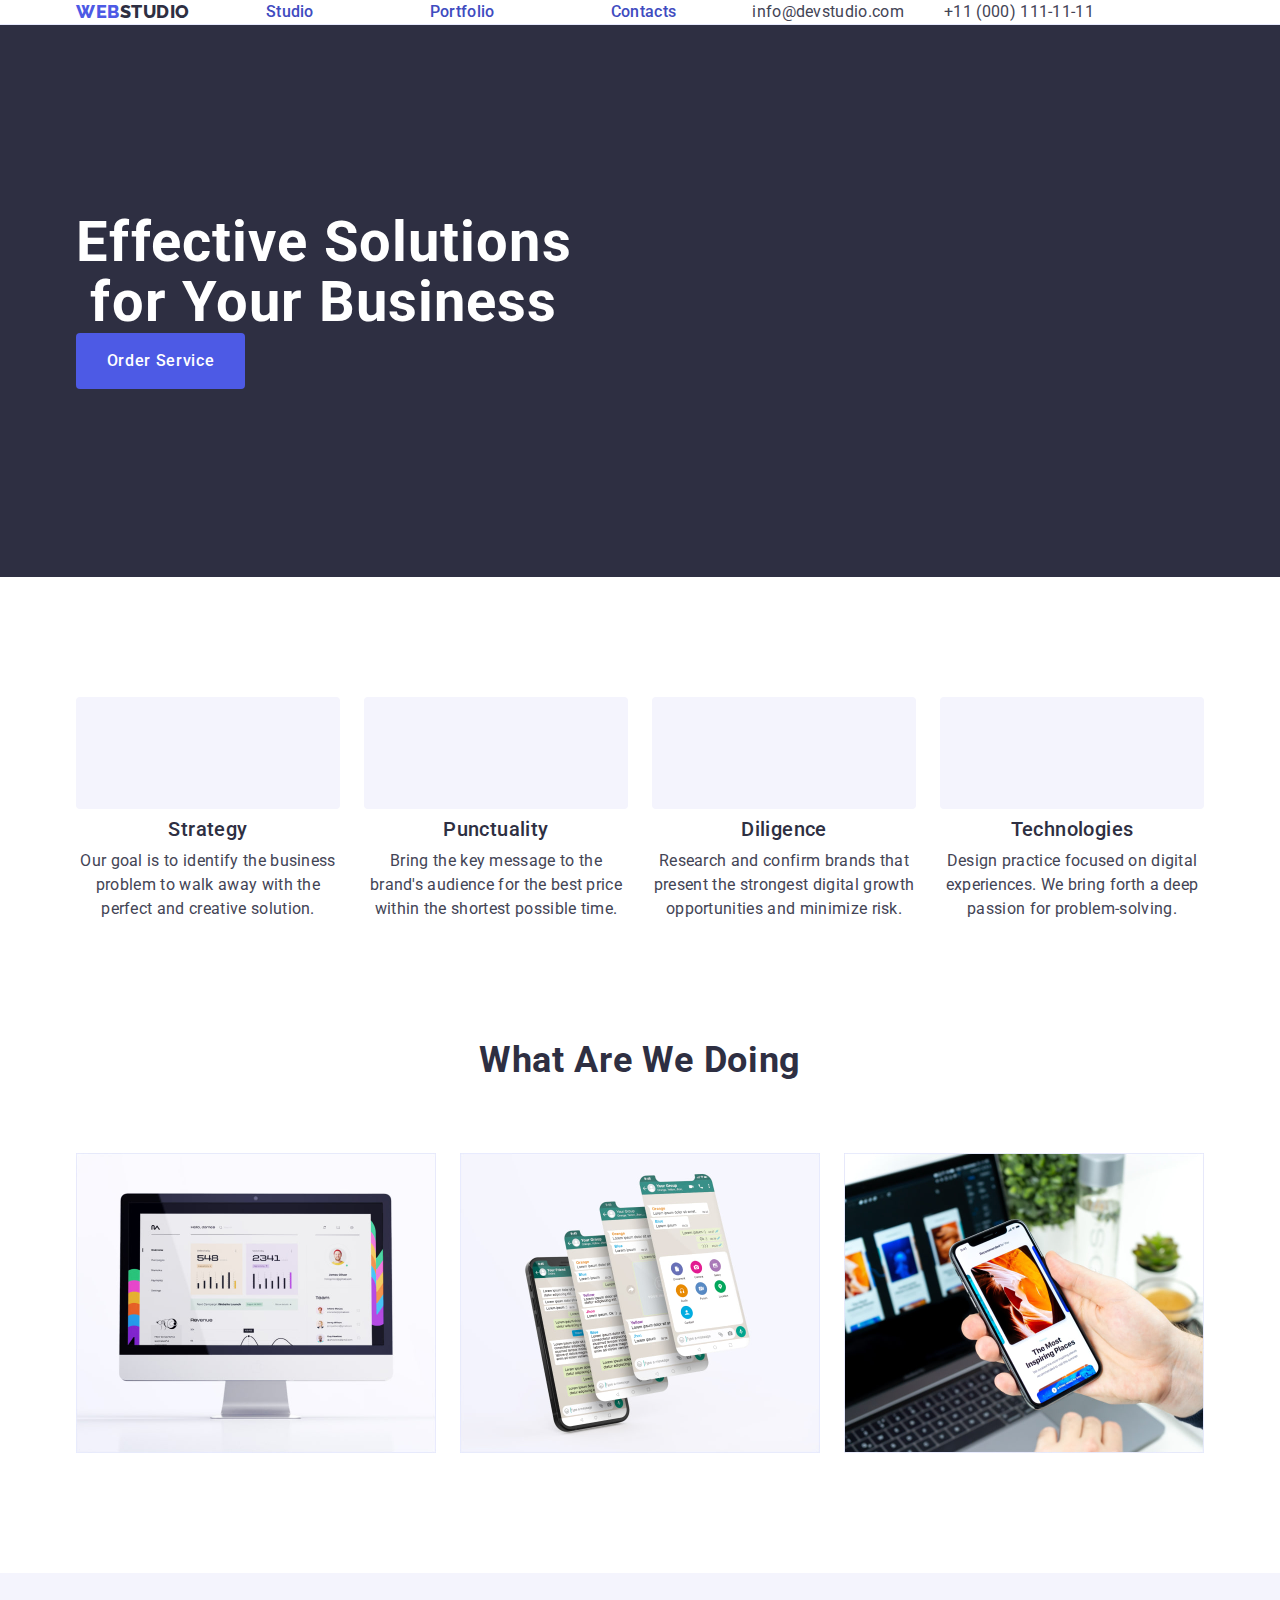
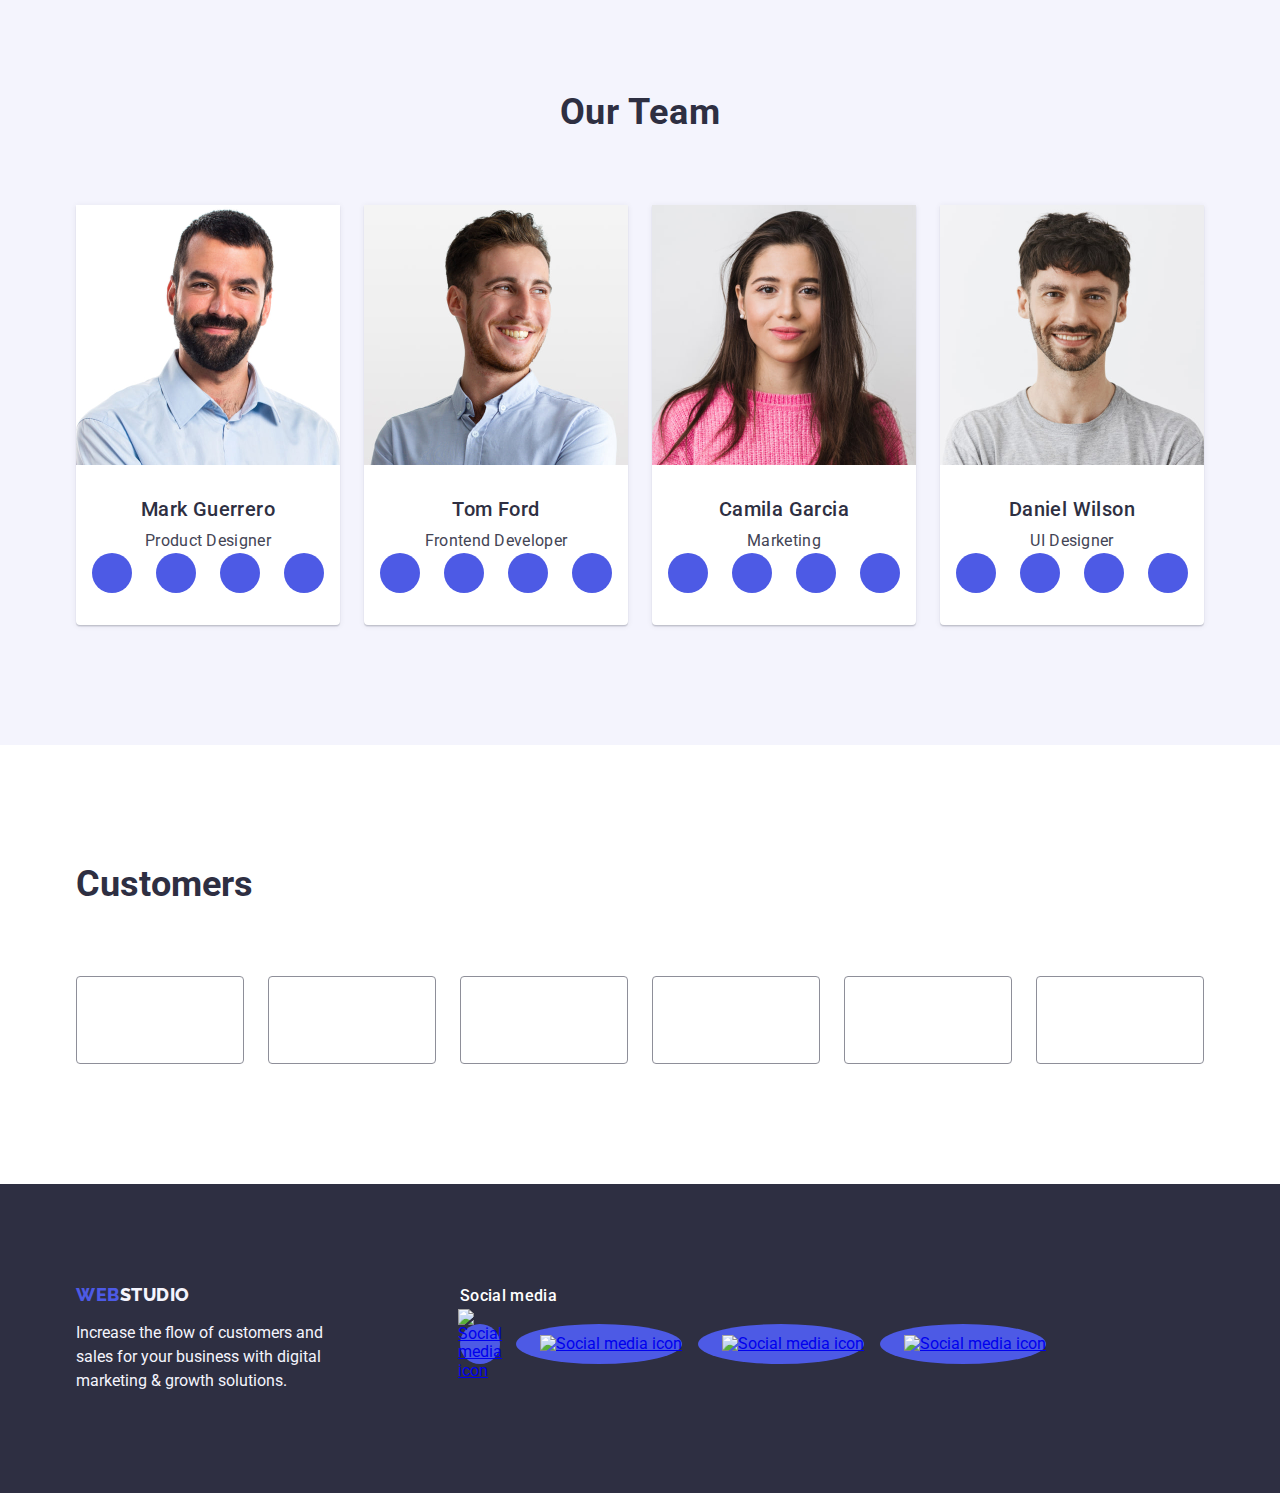
==== commit e39dbfa9: "small fixes, final" ====
--- a/index.html
+++ b/index.html
@@ -1,395 +1,276 @@
 <!DOCTYPE html>
 <html lang="en">
 
-<head>
-    <meta charset="UTF-8">
-    <meta http-equiv="X-UA-Compatible" content="IE=edge">
-    <meta name="viewport" content="width=device-width, initial-scale=1.0">
-    <title>Studio</title>
-
-    <!-- style -->
-    <link rel="stylesheet" href="https://cdn.jsdelivr.net/npm/modern-normalize@1.1.0/modern-normalize.min.css">
-    <link rel="stylesheet" href="./css/styles.css">
-
-    <!-- font -->
-    <link rel="preconnect" href="https://fonts.googleapis.com">
-    <link rel="preconnect" href="https://fonts.gstatic.com" crossorigin>
-    <link
-        href="https://fonts.googleapis.com/css2?family=Raleway:wght@800&family=Roboto:wght@400;500;700;900&display=swap"
-        rel="stylesheet">
-</head>
-
-<body>
-    <!-- top line -->
-    <header class="header">
-        <div class="container header-container">
-            <nav class="header-nav">
-                <a href="./index.html" class="logo header-logo link">
-                    Web<span class="logo-std-header">Studio</span>
-                </a>
-                <ul class="header-nav-list list">
-                    <li class="header-nav-item">
-                        <a href="./index.html" class="current header-nav-link link">Studio</a>
-                    </li>
-                    <li class="header-nav-item">
-                        <a href="./portfolio.html" class="header-nav-link link">Portfolio</a>
-                    </li>
-                    <li class="header-nav-item">
-                        <a href="" class="header-nav-link link">Contacts</a>
-                    </li>
-                </ul>
-            </nav>
-            <address class="contact">
-                <ul class="contact-list list">
-                    <li class="contact-item">
-                        <a href="mailto:info@devstudio.com" class="contact-link link">info@devstudio.com</a>
-                    </li>
-                    <li class="contact-item">
-                        <a href="tel:+110001111111" class="contact-link link">+11 (000) 111-11-11</a>
-                    </li>
-                </ul>
-            </address>
-        </div>
-    </header>
-
-    <main>
-        <!-- section 1 hero -->
-        <section class="section section-hero">
-            <div class="container">
-                <h1 class="title-hero">Effective Solutions for Your Business</h1>
-                <button class="hero-btn btn" type="button" data-modal-open>Order Service</button>
+    <head>
+        <meta charset="UTF-8">
+        <meta http-equiv="X-UA-Compatible" content="IE=edge">
+        <meta name="viewport" content="width=device-width, initial-scale=1.0">
+        <title>WebStudio</title>
+
+        <link rel="preconnect" href="https://fonts.googleapis.com">
+        <link rel="preconnect" href="https://fonts.gstatic.com" crossorigin>
+        <link href="https://fonts.googleapis.com/css2?family=Raleway:ital,wght@0,800;1,800&family=Roboto:ital,wght@0,400;0,500;0,700;0,900;1,400;1,500;1,700;1,900&display=swap" rel="stylesheet">
+
+        <link rel="stylesheet" href="https://cdnjs.cloudflare.com/ajax/libs/modern-normalize/1.1.0/modern-normalize.min.css"
+            integrity="sha512-wpPYUAdjBVSE4KJnH1VR1HeZfpl1ub8YT/NKx4PuQ5NmX2tKuGu6U/JRp5y+Y8XG2tV+wKQpNHVUX03MfMFn9Q=="
+            crossorigin="anonymous" referrerpolicy="no-referrer" />
+
+            <link rel="stylesheet" href="https://cdn.jsdelivr.net/npm/modern-normalize@1.1.0/modern-normalize.min.css" />
+            <link rel="stylesheet" href="./css/style.css">
+            
+    </head>
+
+    <body>
+        
+        <!--Header-->
+        <header class="header">
+           
+                <div class="container-nav container">
+                    <nav class="navigation">
+                        <a href="./index.html" class="logo-header-link link">Web<span class="logo-header-blue">Studio</span></a>
+                        <ul class="header-list">
+                            <li><a href="./index.html" class="link-menu link">Studio</a></li>
+                            <li><a href="./portfolio.html" class="link-menu link">Portfolio</a></li>
+                            <li><a href="" class="link-menu link">Contacts</a></li>
+                        </ul>
+                    </nav>
+                    <address class="contact-list">
+                        <ul class="header-list">
+                            <li><a href="mailto:info@devstudio.com" class="link-contact link">info@devstudio.com</a></li>
+                            <li><a href="tel:+110001111111" class="link-contact link">+11 (000) 111-11-11</a></li>
+                        </ul>
+                    </address>
+                </div>
+        
+        </header>
+        <!--Main container-->
+        <main>
+            <!--Section 1-->
+            <section class="section-mc">
+                <div class="container">
+                    <h1 class="section-header">Effective Solutions for Your Business</h1>
+                    <button type="button" class="filter-btn" data-modal-open>Order Service</button>
+                    
+                </div>
+            </section>
+            <!--Section 2-->
+            <section class="section-md">
+                <div class="container">
+                    <h2 class="section-heading" hidden>Our strenghths</h2>
+                    <ul class="section-md-list">
+                        <li class="section-md-information">
+                            <div class="icon-container">
+                                <svg width="64" height="64">
+                                    <use href="./images/icon.svg#symbol-id"></use>
+                                </svg>
+                            </div>
+                                <h3 class="name">Strategy</h3>
+                                <p class="specialization">Our goal is to identify the business
+                                    problem to walk away with the perfect and creative solution.
+                                </p>
+                        </li>
+                        
+                        <li class="section-md-information">
+                            <div class="icon-container">
+                                <svg width="64" height="64">
+                                    <use href="./images/icon.svg#symbol-id"></use>
+                                </svg>
+                            </div>
+                            <h3 class="name">Punctuality</h3>
+                            <p class="specialization">Bring the key message to the brand's audience
+                                for the best price within the shortest possible time.
+                            </p>
+                        </li>
+
+                        <li class="section-md-information">
+                            <div class="icon-container">
+                                <svg width="64" height="64">
+                                    <use href="./images/icon.svg#symbol-id"></use>
+                                </svg>
+                            </div>
+                            <h3 class="name">Diligence</h3>
+                            <p class="specialization">Research and confirm brands that present
+                                the strongest digital growth opportunities and minimize risk.
+                            </p>
+                        </li>
+
+                        <li class="section-md-information">
+                            <div class="icon-container">
+                                <svg width="64" height="64">
+                                    <use href="./images/icon.svg#symbol-id"></use>
+                                </svg>
+                            </div>
+                            <h3 class="name">Technologies</h3>
+                            <p class="specialization">Design practice focused on digital experiences.
+                                We bring forth a deep passion for problem-solving.
+                            </p>
+                        </li>
+                    </ul>
+                </div>
+            </section>
+
+            <!--Section 3-->
+            <section class="section-ma">
+                <div class="container">
+                    <h2 class="section-heading">What are we doing</h2>
+                    <ul class="section-ma-list">
+                        <li class="section-ma-photos"><img src="./images/Rhinon.jpg" alt="lms" width="360"></li>
+                        <li class="section-ma-photos"><img src="./images/terrexm.jpg" alt="chats" width="360" ></li>
+                        <li class="section-ma-photos"><img src="./images/terrexl.jpg" alt="article" width="360" ></li>
+                    </ul>
+                </div>
+            </section>
+
+            <!--section 4-->
+            <section class="section-mr">
+                <div class="container">
+                    <h2 class="section-heading">Our Team</h2>
+                    <ul class="section-list-mr">
+                        <li class="rml"> 
+                            <img src="./images/terrexk.jpg" alt="Teamcars1" width="264" class="photo">
+                                <div class="name-spec">
+                                        <h3 class="name">Mark Guerrero</h3>
+                                        <p class="specialization">Product Designer</p>
+                                        <ul class="social-media-list">
+                                            <li class="income-lak"><a href="#" class="search-fn">
+                                            <svg width="16" height="16" class="bjf-vdbj">
+                                            <use href="./images/sprite.svg#icon-home"></use></svg></a></li>
+
+                                            <li class="income-lak"><a href="#" class="search-fn">
+                                            <svg width="16" height="16" class="bjf-vdbj">
+                                            <use href="./images/sprite.svg#icon-home"></use></svg></a></li>
+                                                
+                                            <li class="income-lak"><a href="#" class="search-fn">
+                                            <svg width="16" height="16" class="bjf-vdbj">
+                                            <use href="./images/sprite.svg#icon-home"></use></svg></a></li>
+
+                                            <li class="income-lak"><a href="#" class="search-fn">
+                                            <svg width="16" height="16" class="bjf-vdbj">
+                                            <use href="./images/sprite.svg#icon-home"></use></svg></a></li>
+                                        </ul>
+                                </div>
+                        </li>
+
+                        <li class="rml">
+                            <img src="./images/dinosaurt.jpg" alt="Teamcars2" width="264" class="photo">
+                                <div class="name-spec">
+                                    <h3 class="name">Tom Ford</h3>
+                                    <p class="specialization">Frontend Developer</p>
+                                    <ul class="social-media-list">
+                                        <li class="income-lak"><a href="#" class="search-fn">
+                                        <svg width="16" height="16" class="bjf-vdbj">
+                                        <use href="./images/sprite.svg#icon-home"></use></svg></a></li>
+
+                                        <li class="income-lak"><a href="#" class="search-fn">
+                                        <svg width="16" height="16" class="bjf-vdbj">
+                                        <use href="./images/sprite.svg#icon-home"></use></svg></a></li>
+
+                                        <li class="income-lak"><a href="#" class="search-fn">
+                                        <svg width="16" height="16" class="bjf-vdbj">
+                                        <use href="./images/sprite.svg#icon-home"></use></svg></a></li>
+
+                                        <li class="income-lak"><a href="#" class="search-fn">
+                                        <svg width="16" height="16" class="bjf-vdbj">
+                                        <use href="./images/sprite.svg#icon-home"></use></svg></a></li>
+                                    </ul>
+                                </div>
+                        </li>
+
+                        <li class="rml">
+                            <img src="./images/dinosaura.jpg" alt="Teamcars3" width="264" class="photo">
+                            <div class="name-spec">
+                                <h3 class="name">Camila Garcia</h3>
+                                <p class="specialization">Marketing</p>
+                                <ul class="social-media-list">
+                                    <li class="income-lak"><a href="#" class="search-fn">
+                                    <svg width="16" height="16" class="bjf-vdbj">
+                                    <use href="./images/sprite.svg#icon-home"></use></svg></a></li>
+
+                                    <li class="income-lak"><a href="#" class="search-fn">
+                                    <svg width="16" height="16" class="bjf-vdbj">
+                                    <use href="./images/sprite.svg#icon-home"></use></svg></a></li>
+
+                                    <li class="income-lak"><a href="#" class="search-fn">
+                                    <svg width="16" height="16" class="bjf-vdbj">
+                                    <use href="./images/sprite.svg#icon-home"></use></svg></a></li>
+
+                                    <li class="income-lak"><a href="#" class="search-fn">
+                                    <svg width="16" height="16" class="bjf-vdbj">
+                                    <use href="./images/sprite.svg#icon-home"></use></svg></a></li>
+                                </ul>
+                            </div>
+                        </li>
+
+                        <li class="rml">
+                            <img src="./images/dinosaurq.jpg" alt="Teamcars4" width="264" class="photo">
+                            <div class="name-spec">
+                                <h3 class="name">Daniel Wilson</h3>
+                                <p class="specialization">UI Designer</p>
+                                <ul class="social-media-list">
+                                    <li class="income-lak"><a href="#" class="search-fn">
+                                    <svg width="16" height="16" class="bjf-vdbj">
+                                    <use href="./images/sprite.svg#icon-home"></use></svg></a></li>
+
+                                    <li class="income-lak"><a href="#" class="search-fn">
+                                    <svg width="16" height="16" class="bjf-vdbj">
+                                    <use href="./images/sprite.svg#icon-home"></use></svg></a></li>
+
+                                    <li class="income-lak"><a href="#" class="search-fn">
+                                    <svg width="16" height="16" class="bjf-vdbj">
+                                    <use href="./images/sprite.svg#icon-home"></use></svg></a></li>
+
+                                    <li class="income-lak"><a href="#" class="search-fn">
+                                    <svg width="16" height="16" class="bjf-vdbj">
+                                    <use href="./images/sprite.svg#icon-home"></use></svg></a></li>
+                                </ul>
+                            </div>
+                        </li>
+                    </ul>
+                </div>
+            </section>
+            <!--Section-5-->
+            <section class="customer-section">
+                <div class="container">
+                    <h2 class="section-customer-header">Customers</h2>
+                    <ul class="customer-list">
+                        <li class="customer-item"><a href="" class="customer-link"><svg width="104" height="56" class="customer-svg"><use href="./images/sprite.svg#icon-home"></use></svg></a></li>
+                        <li class="customer-item"><a href="" class="customer-link"><svg width="104" height="56" class="customer-svg"><use href="./images/sprite.svg#icon-home"></use></svg></a></li>
+                        <li class="customer-item"><a href="" class="customer-link"><svg width="104" height="56" class="customer-svg"><use href="./images/sprite.svg#icon-home"></use></svg></a></li>
+                        <li class="customer-item"><a href="" class="customer-link"><svg width="104" height="56" class="customer-svg"><use href="./images/sprite.svg#icon-home"></use></svg></a></li>
+                        <li class="customer-item"><a href="" class="customer-link"><svg width="104" height="56" class="customer-svg"><use href="./images/sprite.svg#icon-home"></use></svg></a></li>
+                        <li class="customer-item"><a href="" class="customer-link"><svg width="104" height="56" class="customer-svg"><use href="./images/sprite.svg#icon-home"></use></svg></a></li>
+                    </ul>
+                    </div>
+            </section>
+        </main>
+        <!--Footer-->
+        <footer class="footer">
+            <div class="container-footer">
+                <div class="logo-and-paragraph">
+                    <a href="./index.html" class="logo-link link">Web<span class="logo-text">Studio</span></a>
+                    <p class="logo-information">Increase the flow of customers and sales for your business with digital marketing & growth solutions.</p>
+                </div>
+                <div class="social-media-container">
+                    <p class="footer-text">Social media</p>
+                    <ul class="social-list">
+                        <li class="social-item"><a href="#" class="social-link"><svg width="24" height="24" class="icon"><use href="./images/icons.svg#icon-id"></use></svg><img src="social-icon-1.png" alt="Social media icon"></a></li>
+                        <li class="social-item"><a href="#" class="social-link"><svg width="24" height="24" class="icon"><use href="./images/icons.svg#icon-id"></use></svg><img src="social-icon-2.png" alt="Social media icon"></a></li>
+                        <li class="social-item"><a href="#" class="social-link"><svg width="24" height="24" class="icon"><use href="./images/icons.svg#icon-id"></use></svg><img src="social-icon-3.png" alt="Social media icon"></a></li>
+                        <li class="social-item"><a href="#" class="social-link"><svg width="24" height="24" class="icon"><use href="./images/icons.svg#icon-id"></use></svg><img src="social-icon-3.png" alt="Social media icon"></a></li>
+                    </ul>
+                </div>
             </div>
-        </section>
-        <!-- section 2 Digitalization -->
-        <section class="section section-feature">
-            <div class="container">
-                <h2 class="feature-title title-primary" hidden>Digital Strategy and Design for Business Growth</h2>
-                <ul class="feature-list list">
-                    <li class="feature-item">
-                        <div class="feature-img">
-                            <svg class="feature-icon" width="64" height="64">
-                                <use href="./images/icon.svg#icon-antenna"></use>
-                            </svg>
-                        </div>
-                        <h3 class="feature-item-title title-secondary">Strategy</h3>
-                        <p class="text">Our goal is to identify the business problem to walk away with the perfect and
-                            creative solution.</p>
-                    </li>
-                    <li class="feature-item">
-                        <div class="feature-img">
-                            <svg class="feature-icon" width="64" height="64">
-                                <use href="./images/icon.svg#icon-clock"></use>
-                            </svg>
-                        </div>
-                        <h3 class="feature-item-title title-secondary">Punctuality</h3>
-                        <p class="text">Bring the key message to the brand's audience for the best price within the
-                            shortest possible time.</p>
-                    </li>
-                    <li class="feature-item">
-                        <div class="feature-img">
-                            <svg class="feature-icon" width="64" height="64">
-                                <use href="./images/icon.svg#icon-diagram"></use>
-                            </svg>
-                        </div>
-                        <h3 class="feature-item-title title-secondary">Diligence</h3>
-                        <p class="text">Research and confirm brands that present the strongest digital growth
-                            opportunities and minimize risk.</p>
-                    </li>
-                    <li class="feature-item">
-                        <div class="feature-img">
-                            <svg class="feature-icon" width="64" height="64">
-                                <use href="./images/icon.svg#icon-astronaut"></use>
-                            </svg>
-                        </div>
-                        <h3 class="feature-item-title title-secondary">Technologies</h3>
-                        <p class="text">Design practice focused on digital experiences. We bring forth a deep passion
-                            for problem-solving.</p>
-                    </li>
-                </ul>
-            </div>
-        </section>
-        <!-- section 3 Activity -->
-        <section class="section section-activity">
-            <div class="container">
-                <h2 class="activity-title title-primary">What are we doing</h2>
-                <ul class="activity-list list">
-                    <li class="activiti-item">
-                        <img src="./images/activity/desktop.jpg" alt="desktop" width="360" height="300">
-                    </li>
-                    <li class="activiti-item">
-                        <img src="./images/activity/messengers.jpg" alt="messengers" width="360" height="300">
-                    </li>
-                    <li class="activiti-item">
-                        <img src="./images/activity/applications.jpg" alt="applications" width="360" height="300">
-                    </li>
-                </ul>
-            </div>
-        </section>
-        <!-- section 4 Team -->
-        <section class="section section-team">
-            <div class="container">
-                <h2 class="team-title title-primary">Our Team</h2>
-                <ul class="team-list list">
-                    <li class="team-card">
-                        <img src="./images/team/mark-guerrero.jpg" alt="Mark Guerrero" width="264" height="260">
-                        <div class="team-card-desc">
-                            <h3 class="title-secondary">Mark Guerrero</h3>
-                            <p class="team-card-text">Product Designer</p>
-                            <ul class="social-list list">
-                                <li class="social-item">
-                                    <a href="" class="social-link">
-                                        <svg class="social-icon" width="16" height="16">
-                                            <use href="./images/icon.svg#icon-instagram"></use>
-                                        </svg>
-                                    </a>
-                                </li>
-                                <li class="social-item">
-                                    <a href="" class="social-link">
-                                        <svg class="social-icon" width="16" height="16">
-                                            <use href="./images/icon.svg#icon-twitter"></use>
-                                        </svg>
-                                    </a>
-                                </li>
-                                <li class="social-item">
-                                    <a href="" class="social-link">
-                                        <svg class="social-icon" width="16" height="16">
-                                            <use href="./images/icon.svg#icon-facebook"></use>
-                                        </svg>
-                                    </a>
-                                </li>
-                                <li class="social-item">
-                                    <a href="" class="social-link">
-                                        <svg class="social-icon" width="16" height="16">
-                                            <use href="./images/icon.svg#icon-linkedin"></use>
-                                        </svg>
-                                    </a>
-                                </li>
-                            </ul>
-                        </div>
-                    </li>
-                    <li class="team-card">
-                        <img src="./images/team/tom-ford.jpg" alt="Tom Ford" width="264" height="260">
-                        <div class="team-card-desc">
-                            <h3 class="title-secondary">Tom Ford</h3>
-                            <p class="team-card-text">Frontend Developer</p>
-                            <ul class="social-list list">
-                                <li class="social-item">
-                                    <a href="" class="social-link">
-                                        <svg class="social-icon" width="16" height="16">
-                                            <use href="./images/icon.svg#icon-instagram"></use>
-                                        </svg>
-                                    </a>
-                                </li>
-                                <li class="social-item">
-                                    <a href="" class="social-link">
-                                        <svg class="social-icon" width="16" height="16">
-                                            <use href="./images/icon.svg#icon-twitter"></use>
-                                        </svg>
-                                    </a>
-                                </li>
-                                <li class="social-item">
-                                    <a href="" class="social-link">
-                                        <svg class="social-icon" width="16" height="16">
-                                            <use href="./images/icon.svg#icon-facebook"></use>
-                                        </svg>
-                                    </a>
-                                </li>
-                                <li class="social-item">
-                                    <a href="" class="social-link">
-                                        <svg class="social-icon" width="16" height="16">
-                                            <use href="./images/icon.svg#icon-linkedin"></use>
-                                        </svg>
-                                    </a>
-                                </li>
-                            </ul>
-                        </div>
-                    </li>
-                    <li class="team-card">
-                        <img src="./images/team/camila-garcia.jpg" alt="Camila Garcia" width="264" height="260">
-                        <div class="team-card-desc">
-                            <h3 class="title-secondary">Camila Garcia</h3>
-                            <p class="team-card-text">Marketing</p>
-                            <ul class="social-list list">
-                                <li class="social-item">
-                                    <a href="" class="social-link">
-                                        <svg class="social-icon" width="16" height="16">
-                                            <use href="./images/icon.svg#icon-instagram"></use>
-                                        </svg>
-                                    </a>
-                                </li>
-                                <li class="social-item">
-                                    <a href="" class="social-link">
-                                        <svg class="social-icon" width="16" height="16">
-                                            <use href="./images/icon.svg#icon-twitter"></use>
-                                        </svg>
-                                    </a>
-                                </li>
-                                <li class="social-item">
-                                    <a href="" class="social-link">
-                                        <svg class="social-icon" width="16" height="16">
-                                            <use href="./images/icon.svg#icon-facebook"></use>
-                                        </svg>
-                                    </a>
-                                </li>
-                                <li class="social-item">
-                                    <a href="" class="social-link">
-                                        <svg class="social-icon" width="16" height="16">
-                                            <use href="./images/icon.svg#icon-linkedin"></use>
-                                        </svg>
-                                    </a>
-                                </li>
-                            </ul>
-                        </div>
-                    </li>
-                    <li class="team-card">
-                        <img src="./images/team/daniel-wilson.jpg" alt="Daniel Wilson" width="264" height="260">
-                        <div class="team-card-desc">
-                            <h3 class="title-secondary">Daniel Wilson</h3>
-                            <p class="team-card-text">UI Designer</p>
-                            <ul class="social-list list">
-                                <li class="social-item">
-                                    <a href="" class="social-link">
-                                        <svg class="social-icon" width="16" height="16">
-                                            <use href="./images/icon.svg#icon-instagram"></use>
-                                        </svg>
-                                    </a>
-                                </li>
-                                <li class="social-item">
-                                    <a href="" class="social-link">
-                                        <svg class="social-icon" width="16" height="16">
-                                            <use href="./images/icon.svg#icon-twitter"></use>
-                                        </svg>
-                                    </a>
-                                </li>
-                                <li class="social-item">
-                                    <a href="" class="social-link">
-                                        <svg class="social-icon" width="16" height="16">
-                                            <use href="./images/icon.svg#icon-facebook"></use>
-                                        </svg>
-                                    </a>
-                                </li>
-                                <li class="social-item">
-                                    <a href="" class="social-link">
-                                        <svg class="social-icon" width="16" height="16">
-                                            <use href="./images/icon.svg#icon-linkedin"></use>
-                                        </svg>
-                                    </a>
-                                </li>
-                            </ul>
-                        </div>
-                    </li>
-                </ul>
-            </div>
-        </section>
-        <!-- section 5 Customers -->
-        <section class="section section-customers">
-            <div class="container">
-                <h2 class="customers-title title-primary">Customers</h2>
-                <ul class="customers-list list">
-                    <li class="customers-item">
-                        <a class="customers-link" href="">
-                            <svg class="customers-icon" width="104" height="56">
-                                <use href="./images/icon.svg#icon-logo-ya-co"></use>
-                            </svg>
-                        </a>
-                    </li>
-                    <li class="customers-item">
-                        <a class="customers-link" href="">
-                            <svg class="customers-icon" width="104" height="56">
-                                <use href="./images/icon.svg#icon-logo-company-th"></use>
-                            </svg>
-                        </a>
-                    </li>
-                    <li class="customers-item">
-                        <a class="customers-link" href="">
-                            <svg class="customers-icon" width="104" height="56">
-                                <use href="./images/icon.svg#icon-logo-company"></use>
-                            </svg>
-                        </a>
-                    </li>
-                    <li class="customers-item">
-                        <a class="customers-link" href="">
-                            <svg class="customers-icon" width="104" height="56">
-                                <use href="./images/icon.svg#icon-logo-foster-peters"></use>
-                            </svg>
-                        </a>
-                    </li>
-                    <li class="customers-item">
-                        <a class="customers-link" href="">
-                            <svg class="customers-icon" width="104" height="56">
-                                <use href="./images/icon.svg#icon-logo-brand"></use>
-                            </svg>
-                        </a>
-                    </li>
-                    <li class="customers-item">
-                        <a class="customers-link" href="">
-                            <svg class="customers-icon" width="104" height="56">
-                                <use href="./images/icon.svg#icon-logo-company-tl"></use>
-                            </svg>
-                        </a>
-                    </li>
-                </ul>
-            </div>
-        </section>
-    </main>
-
-    <footer class="footer">
-        <div class="footer-container container">
-            <div class="footer-text">
-                <a href="./index.html" class="logo link">
-                    Web<span class="logo-std-footer">Studio</span>
-                </a>
-                <p class="text"> Increase the flow of customers and sales for your business with digital
-                    marketing & growth solutions.
-                </p>
-            </div>
-            <div class="footer-social">
-                <p class="footer-social-text">Social media</p>
-                <ul class="footer-social-list list">
-                    <li class="social-item">
-                        <a href="" class="social-link">
-                            <svg class="social-icon" width="24" height="24">
-                                <use href="./images/icon.svg#icon-instagram"></use>
-                            </svg>
-                        </a>
-                    </li>
-                    <li class="social-item">
-                        <a href="" class="social-link">
-                            <svg class="social-icon" width="24" height="24">
-                                <use href="./images/icon.svg#icon-twitter"></use>
-                            </svg>
-                        </a>
-                    </li>
-                    <li class="social-item">
-                        <a href="" class="social-link">
-                            <svg class="social-icon" width="24" height="24">
-                                <use href="./images/icon.svg#icon-facebook"></use>
-                            </svg>
-                        </a>
-                    </li>
-                    <li class="social-item">
-                        <a href="" class="social-link">
-                            <svg class="social-icon" width="24" height="24">
-                                <use href="./images/icon.svg#icon-linkedin"></use>
-                            </svg>
-                        </a>
-                    </li>
-                </ul>
+        </footer>
+        <!-- Modal-container -->
+        <div class="modal-container is-hidden" data-modal>
+            <div class="modal-content">
+                <button type="button" class="modal-close-button" data-modal-close>
+                    <svg width="8" height="8" class="my-icon">
+                        <use href="./images/sprite.svg#icon-name"></use>
+                    </svg>
+                </button>
             </div>
         </div>
-    </footer>
-    <!-- Modal -->
-    <div class="backdrop is-hidden" data-modal>
-        <div class="modal">
-            <button class="modal-btn-close" type="button" data-modal-close>
-                <svg class="modal-btn-close-icon" width="8" height="8">
-                    <use href="./images/icon.svg#icon-modal-btn-close"></use>
-                </svg>
-            </button>
-        </div>
-    </div>
-
-    <script src="./js/modal.js"></script>
-</body>
-
+        <script src="./js/modal.js"></script>
+    </body>
 </html>--- a/css/style.css
+++ b/css/style.css
@@ -0,0 +1,658 @@
+:root {
+    --main-bg-color: #FFFFFF;
+    --main-pg-color: #4d5ae5;
+    --main-vg-color: #2e2f42;
+    --main-mg-color: #434455;
+    --second-background-color: #404bbf;
+    --main-ag-color: #F4F4FD;
+    --main-qg-color:#8e8f99;
+}
+
+body {
+    font-family: "Roboto", sans-serif;
+    color: #434455;
+    background-color: var(--main-bg-color);
+}
+
+ ul {
+     padding-left: 0;
+ }
+* {
+    margin: 0;
+}
+.list {
+    list-style: none;
+}
+
+img {
+    display: block;
+}
+
+/* WebStudio */
+
+/* Header */
+
+    .header {
+        border-bottom: 1px solid #e7e9fc;
+        box-shadow: 0px 2px 1px rgba(46, 47, 66, 0.08), 0px 1px 1px rgba(46, 47, 66, 0.16), 0px 1px 6px rgba(46, 47, 66, 0.08);
+    
+    }
+
+    .container-nav{
+        display: flex;
+    }
+    .container {
+        
+        width: 1158px;
+        padding: 0 15px;
+        margin: 0 auto;
+       
+    }
+
+    
+    
+    .navigation {
+        display: flex;
+        align-items: center;
+    }
+
+    .logo-header-link{
+        font-family: "Raleway", sans-serif;
+        font-weight: 800;
+        font-size: 18px;
+        line-height: 1.17;
+        letter-spacing: 0.03em;
+        text-transform: uppercase;
+        color: var(--main-pg-color);
+        text-decoration: none; 
+        margin-right: 76px;
+    }
+
+   
+    .logo-header-blue{
+        text-decoration: none;
+        color: var(--main-vg-color);
+        
+    }
+
+    .link-menu{
+        font-weight: 500;
+        font-size: 16px;
+        line-height: 1.5;
+        letter-spacing: 0.02em;
+        color: var(--main-vg-color);
+        text-decoration: none;
+        padding-top: 24px;
+        padding-bottom: 24px;
+        margin-right: 76px;
+        position: relative;
+        color: #404bbf;
+        transition: color 250ms cubic-bezier(0.4, 0, 0.2, 1);
+
+    }
+        .link-menu::after {
+            content: '';
+            position: absolute;
+            left: 0;
+            bottom: -1px;
+            height: 4px;
+            background-color: #404bbf;
+            border-radius: 2px;
+        
+        }
+
+    .link-menu:hover,
+    .link-menu:focus{
+        color: var(--second-background-color);
+    }
+
+    .contact-list {
+        font-style: normal;
+        
+    }
+    
+    .header-list {
+        list-style: none;
+        display: flex;
+        gap: 40px;
+    }
+
+    .link-contact {
+        color: var(--main-vg-color);
+        text-decoration: none;
+        line-height: 1.5;
+        letter-spacing: 0.02em;
+        color: var(--main-mg-color);
+        transition: color 250ms cubic-bezier(0.4, 0, 0.2, 1);
+    }
+    
+    .link-contact:hover,
+    .link-contact:focus{
+        color: var(--second-background-color);
+    }
+    
+
+/* Section-1 */
+    .section-mc {
+        background-color: var(--main-vg-color);
+        padding: 188px 0;
+        background-image: linear-gradient(rgba(46, 47, 66, 0.7),
+        rgba(46, 47, 66, 0.7)), 
+        url(../images/img-name.jpeg);
+        max-width: 1440px;
+        background-repeat: no-repeat;
+        background-position: center;
+        background-size: cover;
+    }
+
+    .section-header{
+        font-size: 56px;
+        line-height: 1.07;
+        text-align: center;
+        letter-spacing: 0.02em;
+        color: #FFFFFF;
+        max-width: 496px;
+    }
+
+    .filter-btn:hover,
+    .filter-btn:focus {
+        background-color: var(--second-background-color);
+        color: var(--main-bg-color);
+        cursor: pointer;
+    }
+
+    .filter-btn{
+        font-family: "Roboto", sans-serif;
+        font-weight: 500;
+        font-size: 16px;
+        line-height: 1.5;
+        letter-spacing: 0.04em;
+        background-color: #4D5AE5;
+        color: #ffffff;
+        min-width: 169px;
+        height: 56px;
+        border: none;
+        border-radius: 4px;
+        cursor: pointer;
+        display: block;
+        transition: background-color 250ms cubic-bezier(0.4, 0, 0.2, 1);
+        
+    }
+
+/* Section-2 */
+    .section-md{
+        padding: 120px 0;
+    }
+
+    .section-heading {
+        font-size: 36px;
+        line-height: 1.11;
+        text-align: center;
+        letter-spacing: 0.02em;
+        text-transform: capitalize;
+        color: var(--main-vg-color);
+        margin-bottom: 72px;
+
+    }
+
+    .section-md-list{
+        display: flex;
+        gap: 24px;
+        list-style: none;
+    }
+
+    .section-md-information{
+        width: calc((100% - 72px) / 4);
+    }
+
+    .icon-container{
+        display: flex;
+        align-items: center;
+        justify-content: center;
+        height: 112px;
+        background-color: #f4f4fd;
+        border-radius: 4px;
+        margin-bottom: 8px;
+    }
+/* Section-3 */
+    .section-ma{
+        padding-bottom: 120px;
+    }
+
+    .section-ma-list{
+        list-style: none;
+        display: flex;
+        gap: 24px;
+    }
+
+    .section-ma-photos{
+        width:calc((100% - 48px) / 3);
+    }
+
+/* Section-4 */
+    .section-mr{
+        background-color: var(--main-ag-color);
+        padding: 120px 0;
+    }
+
+    .section-list-mr{
+        list-style: none;
+        display: flex;
+            gap: 24px;
+    }
+
+    .rml{
+        background-color: var(--main-bg-color);
+        width: calc((100% - 72px) / 4);
+        border-radius: 0px 0px 4px 4px;
+        box-shadow: rgba(46, 47, 66, 0.08),
+            0px 1px 1px rgba(46, 47, 66, 0.16),
+            0px 2px 1px rgba(46, 47, 66, 0.08);
+            box-shadow: 0px 1px 6px rgba(46, 47, 66, 0.08),
+                0px 1px 1px rgba(46, 47, 66, 0.16),
+                0px 2px 1px rgba(46, 47, 66, 0.08);
+    }
+
+    .social-media-list{
+        display: flex;
+        justify-content: center;
+        gap: 24px;
+    
+    }
+
+    .income-lak{
+        list-style-type: none;
+        width: 40px;
+        height: 40px;
+        
+    }
+
+    .search-fn{
+        width: 100%;
+        height: 100%;
+        background-color: var(--main-pg-color);
+        border-radius: 50%;
+        display: flex;
+        align-items: center;
+        justify-content: center;
+        transition: background-color 250ms cubic-bezier(0.4, 0, 0.2, 1);
+    }
+
+    .search-fn:is(:hover, :focus){
+        background-color: #404bbf;
+    }
+
+    .bjf-vdbj{
+        fill: #f4f4fd;
+    }
+    
+    
+    .name-spec{
+        padding: 32px 16px;
+        
+        padding: 32px 0;
+        
+    }
+    .name{
+        font-weight: 500;
+        font-size: 20px;
+        line-height: 1.2;
+        letter-spacing: 0.02em;
+        color: var(--main-vg-color);
+        margin-bottom: 8px;
+        text-align: center;
+    }
+
+    .specialization{
+        font-size: 16px;
+        line-height: 1.5;
+        letter-spacing: 0.02em; 
+        text-align: center;
+    }
+
+    .name-list{
+        display: flex;
+        justify-content: center;
+        gap: 24px;
+    }
+
+    /* Section-5 */
+
+        .customer-section{
+            padding-top: 120px;
+            padding-bottom: 120px;
+        }
+        .section-customer-header{
+            font-size: 36px;
+            line-height: 1.1;
+            color: var(--main-vg-color);
+            margin-bottom: 72px;
+        }
+        .customer-list{
+            display: flex;
+            gap: 24px;
+        }
+        .customer-item{
+            width: calc((100% - 120px) / 6);
+            height: 88px;
+            list-style-type: none;
+            
+        }
+        .customer-link{
+            width: 100%;
+            height: 100%;
+            border: 1px solid #8e8f99;
+            border-radius: 4px;
+            display: flex;
+            align-items: center;
+            justify-content: center;
+            color: var(--main-qg-color);
+            transition: border-color 250ms cubic-bezier(0.4, 0, 0.2, 1),
+                color 250ms cubic-bezier(0.4, 0, 0.2, 1);
+        }
+
+        .customer-link:is(:hover, :focus){
+            border-color: #404bbf;
+            color: #404bbf;
+        }
+
+        .customer-svg{
+            fill: currentColor;
+        }
+
+    .photo {
+        background-color: #FFFFFF;
+    }
+
+/* Portfolio */
+   
+    .logo-header{
+        border-bottom: 1px solid #e7e9fc;
+    }
+
+    .section-mt{
+        padding: 96px 0 120px;
+    }
+
+    .section-mt-list{
+        display: flex;
+        justify-content: center;
+        gap: 24px;
+        margin-bottom: 72px;
+        list-style: none;
+    }
+
+    .section-mw-list{
+        display: flex;
+        flex-wrap: wrap;
+        column-gap: 24px;
+        row-gap: 48px;
+        list-style: none;
+    
+
+    }
+
+    .section-mq-filters{
+        width: calc((100% - 48px) / 3);
+    }
+    
+    .filter-btn-active {
+        font-family: "Roboto", sans-serif;
+        font-weight: 500;
+        font-size: 16px;
+        line-height: 1.5;
+        letter-spacing: 0.04em;
+        background-color: var(--main-ag-color);
+        color: var(--main-pg-color);
+        cursor: pointer;
+        padding: 12px 24px;
+        border: 1px solid #e7e9fc;
+        border-radius: 4px;
+        transition:color 250ms cubic-bezier(0.4, 0, 0.2, 1),
+            background-color 250ms cubic-bezier(0.4, 0, 0.2, 1),
+            border-color 250ms cubic-bezier(0.4, 0, 0.2, 1),
+            box-shadow 250ms cubic-bezier(0.4, 0, 0.2, 1);
+
+    }
+
+    .filter-btn-active:is(:hover, :focus) {
+        color: #FFFFFF;
+        background-color: var(--second-background-color, #404BBF);
+        border: 1px solid transparent;
+        box-shadow: 0px 3px 1px rgba(0, 0, 0, 0.1), 0px 2px 1px rgba(0, 0, 0, 0.08), 0px 2px 2px rgba(0, 0, 0, 0.12);
+        
+    }
+
+
+    .app-item{
+        width: calc((100% - 48px) / 3);
+        
+    }
+
+    .link-search{
+        display: block;
+        transition: box-shadow 250ms cubic-bezier(0.4, 0, 0.2, 1);
+    }
+    .link-search:is(:hover, :focus){
+        box-shadow: 0px 1px 6px rgba(46, 47, 66, 0.08), 0px 1px 1px rgba(46, 47, 66, 0.16), 0px 2px 1px rgba(46, 47, 66, 0.08);
+    }
+
+        .link-search:hover .tery,
+        .link-search:focus .tery {
+            transform: translateY(0%);
+        }
+
+    .daser{
+        position: relative;
+        overflow: hidden;
+    }
+
+    .tery{
+        position: absolute;
+        top: 0;
+        font-size: 16px;
+        line-height: 1.5;
+        letter-spacing: 0.02em;
+        color: var(--main-ag-color);
+        padding: 40px 32px;
+        background-color: #4d5ae5;
+        height: 100%;
+        width: 100%;
+        transform: translateY(100%);
+        transition: transform 250ms cubic-bezier(0.4, 0, 0.2, 1);
+    }
+    .filters-list{
+        display: block;
+    }
+
+    .app-container{
+        padding: 32px 16px;
+        border: 1px solid #e7e9fc;
+        border-top: none;
+    }
+    
+/* Img-(1-9)-Portfolio */
+
+    a.link {
+        text-decoration: none;
+    }
+    
+    .list-text{
+        font-weight: 500;
+        font-size: 20px;
+        line-height: 1.2;
+        letter-spacing: 0.02em;
+        color: var(--main-vg-color);
+        margin-bottom: 8px;
+    }
+
+    .list-name{
+        font-size: 16px;
+        line-height: 1.5;
+        letter-spacing: 0.02em;
+        color: var(--main-mg-color);
+    }
+
+
+
+/* Section (2-3-4) heading */
+
+    .mgpd{
+        background-color: #FFFFFF;
+    }
+
+
+    
+/* Footer-WebStudio-Portfolio*/
+        .footer {
+            background-color: var(--main-vg-color);
+            padding: 100px 0;
+            
+        }
+
+            .container-footer{
+                display: flex;
+                width: 1158px;
+                padding: 0 15px;
+                margin: 0 auto;
+                align-items: baseline;
+            }
+
+            .logo-and-paragraph {
+                margin-right: 120px;
+                
+            }
+        
+        .logo-link {
+            display: inline-block;
+            font-family: "Raleway", sans-serif;
+            font-weight: 800;
+            font-size: 18px;
+            line-height: 1.17;
+            letter-spacing: 0.03em;
+            text-transform: uppercase;
+            color: #4d5ae5;
+            text-decoration: none;
+            margin-bottom: 16px;
+            text-decoration: none;
+            
+        }
+
+        .logo-text {
+            color:var(--main-ag-color);
+            display: inline-block;
+        }
+
+        .logo-information{
+            max-width: 264px;
+            font-size: 16px;
+            line-height: 24px;
+            color: #F4F4FD;
+        }
+
+        .footer-text{
+            font-weight: 500;
+            line-height: 1.5;
+            letter-spacing: 0.02em;
+            color: var(--main-bg-color);
+            margin-bottom: 16px;
+        }
+
+        .social-list {
+            display: flex;
+            gap: 16px;
+            list-style: none;
+        }
+
+        .social-item:first-child {
+            width: 40px;
+            height: 40px;
+        }
+
+        .social-link{
+            width: 100%;
+            height: 100%;
+            background-color: var(--main-pg-color);
+            border-radius: 50%;
+            display: flex;
+            align-items: center;
+            justify-content: center;
+            transition: background-color 250ms cubic-bezier(0.4, 0, 0.2, 1);
+        }
+
+        .social-link:is(:hover, :focus){
+            background-color: #31d0aa;
+        }
+
+        .icon{
+            fill: var(--main-ag-color);
+        }
+
+    /* Modal-container */
+
+        .modal-container {
+            position: fixed;
+            top: 0;
+            left: 0;
+            width: 100%;
+            height: 100%;
+            background-color: rgba(46, 47, 66, 0.4);
+            transition: opacity 250ms cubic-bezier(0.4, 0, 0.2, 1), 
+                        visibility 250ms cubic-bezier(0.4, 0, 0.2, 1);
+        }
+
+        .modal-container.is-hidden {
+            opacity: 0;
+            visibility: hidden;
+            pointer-events: none;
+        }
+
+        .modal-content {
+            position: absolute;
+            top: 50%;
+            left: 50%;
+            transform: translate(-50%, -50%) scale(1);
+            width: 408px;
+            min-height: 576px;
+            background: #fcfcfc;
+            box-shadow: 0px 1px 1px rgba(0, 0, 0, 0.14), 0px 1px 3px rgba(0, 0, 0, 0.12), 0px 2px 1px rgba(0, 0, 0, 0.2);
+            border-radius: 4px;
+            transition: transform 250ms cubic-bezier(0.4, 0, 0.2, 1);
+            padding: 20px;
+        }
+
+        .modal-close-button{
+            position: absolute;
+            top: 24px;
+            right: 24px;
+            width: 24px;
+            height: 24px;
+            border-radius: 50%;
+            display: flex;
+            align-items: center;
+            justify-content: center;
+            background-color: #e7e9fc;
+            border: 1px solid rgba(0, 0, 0, 0.1);
+            padding: 0;
+            cursor: pointer;
+            transition: background-color 250ms cubic-bezier(0.4, 0, 0.2, 1), border 250ms cubic-bezier(0.4, 0, 0.2, 1);
+        }
+
+        .modal-close-button:hover,
+        .modal-close-button:focus {
+            background-color: #404bbf;
+            border: none;
+            fill: #ffffff;
+        }
+            
+        .my-icon{
+            transition: fill 250ms cubic-bezier(0.4, 0, 0.2, 1);
+        }
+
+        
+
+        
+                
+        
+
+        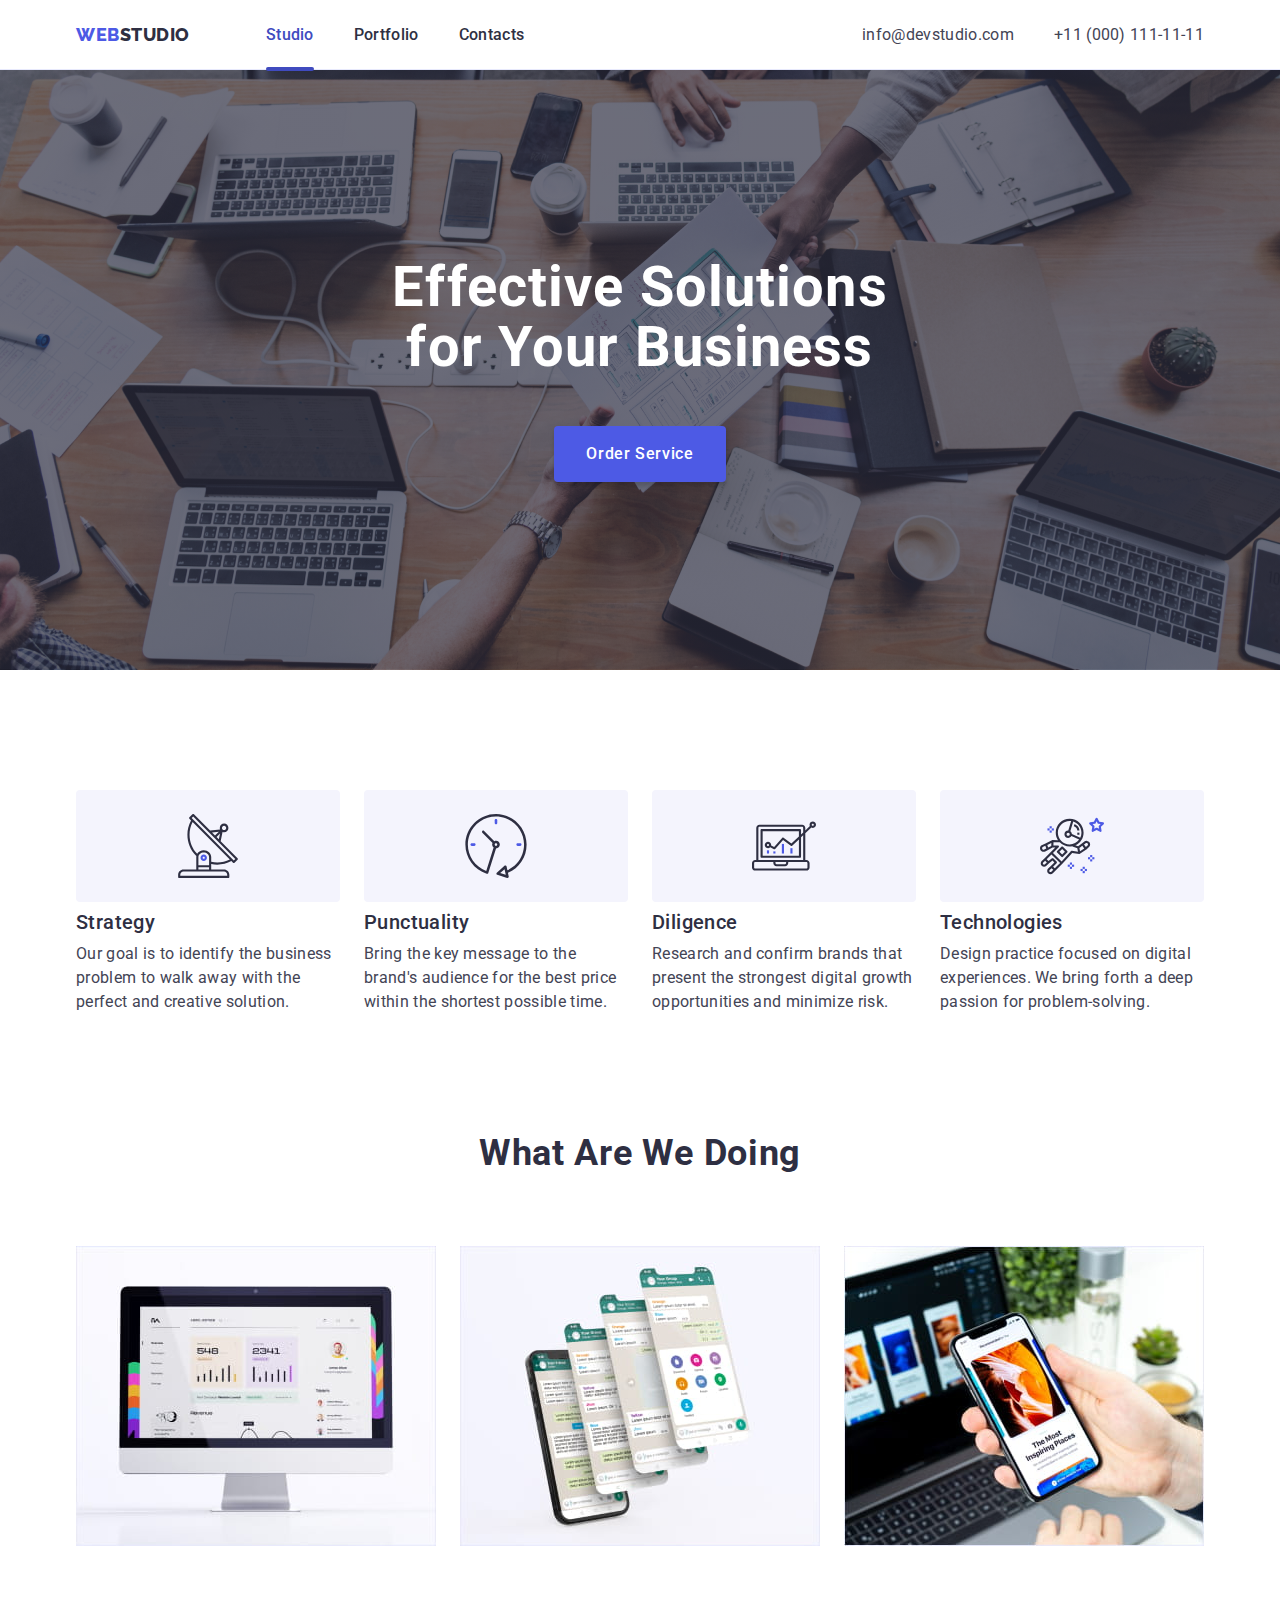
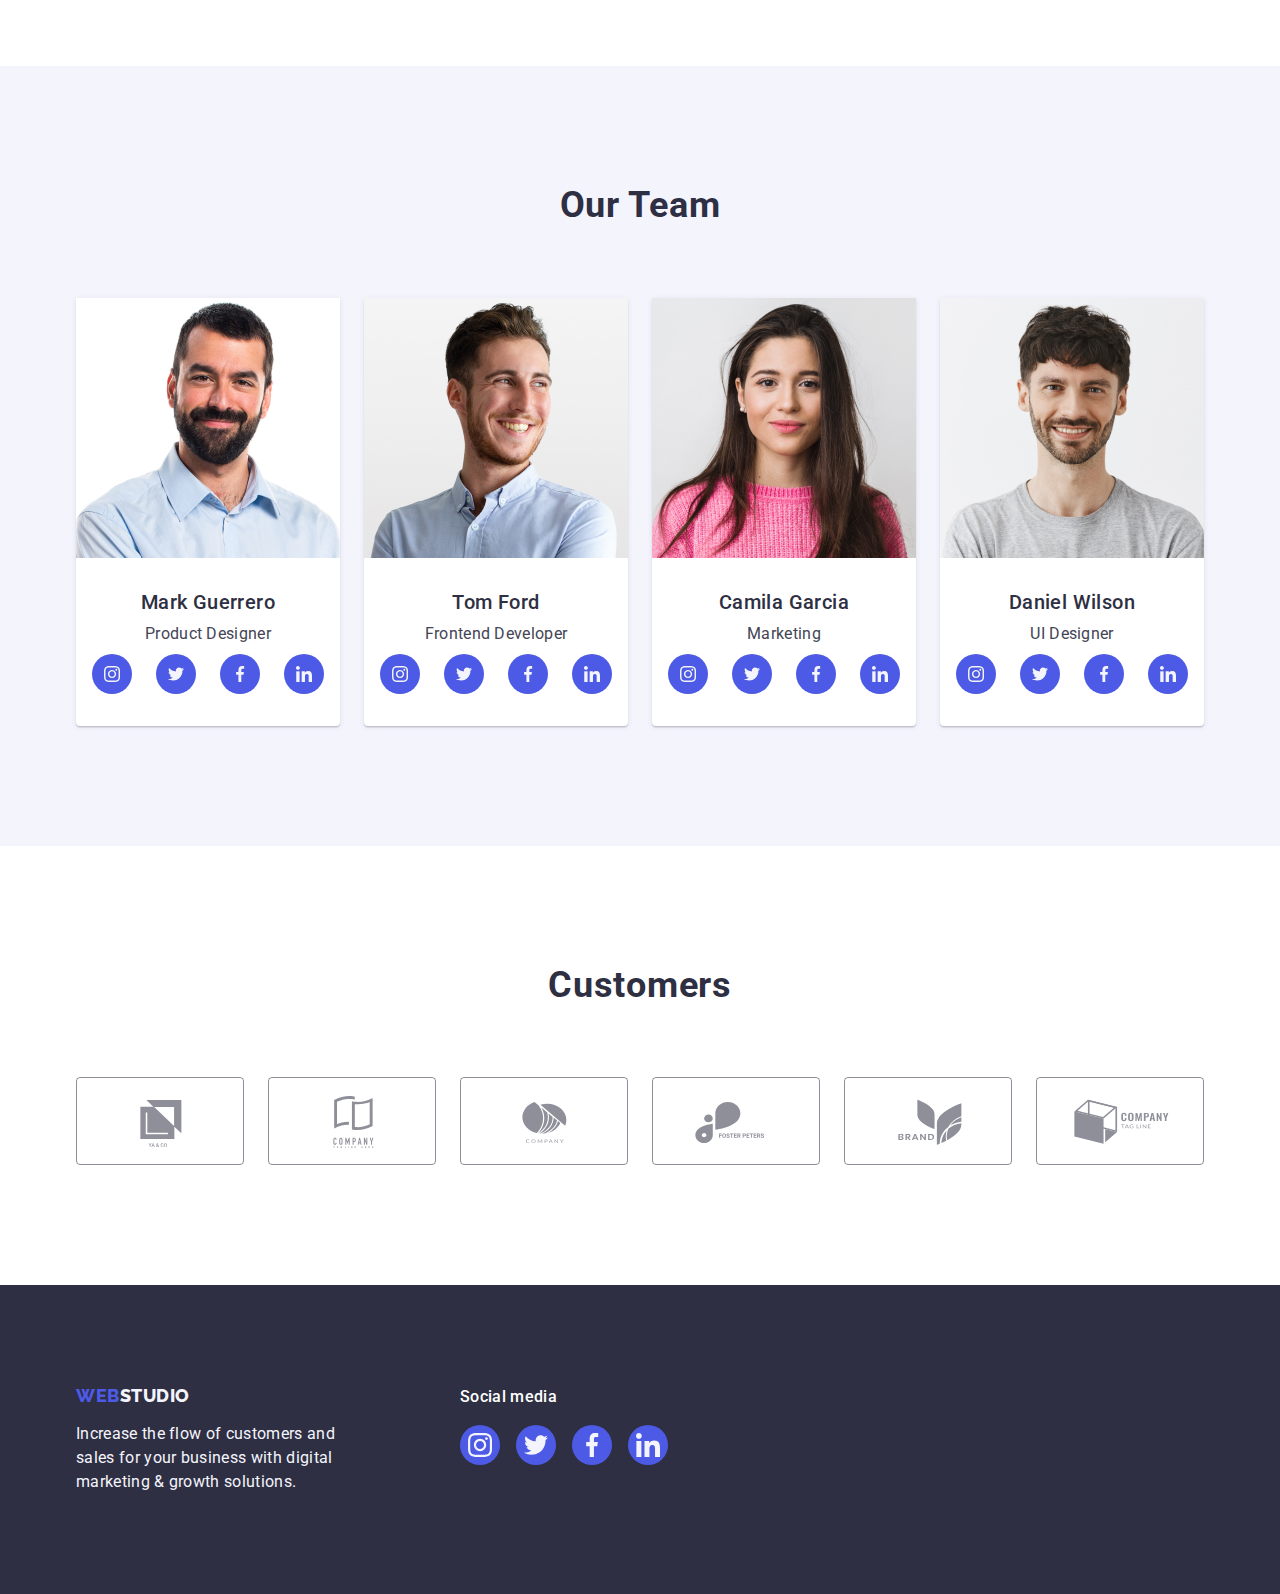
==== commit bc078f78: "final fixes" ====
--- a/index.html
+++ b/index.html
@@ -1,276 +1,395 @@
 <!DOCTYPE html>
 <html lang="en">
 
-    <head>
-        <meta charset="UTF-8">
-        <meta http-equiv="X-UA-Compatible" content="IE=edge">
-        <meta name="viewport" content="width=device-width, initial-scale=1.0">
-        <title>WebStudio</title>
-
-        <link rel="preconnect" href="https://fonts.googleapis.com">
-        <link rel="preconnect" href="https://fonts.gstatic.com" crossorigin>
-        <link href="https://fonts.googleapis.com/css2?family=Raleway:ital,wght@0,800;1,800&family=Roboto:ital,wght@0,400;0,500;0,700;0,900;1,400;1,500;1,700;1,900&display=swap" rel="stylesheet">
-
-        <link rel="stylesheet" href="https://cdnjs.cloudflare.com/ajax/libs/modern-normalize/1.1.0/modern-normalize.min.css"
-            integrity="sha512-wpPYUAdjBVSE4KJnH1VR1HeZfpl1ub8YT/NKx4PuQ5NmX2tKuGu6U/JRp5y+Y8XG2tV+wKQpNHVUX03MfMFn9Q=="
-            crossorigin="anonymous" referrerpolicy="no-referrer" />
-
-            <link rel="stylesheet" href="https://cdn.jsdelivr.net/npm/modern-normalize@1.1.0/modern-normalize.min.css" />
-            <link rel="stylesheet" href="./css/style.css">
-            
-    </head>
-
-    <body>
-        
-        <!--Header-->
-        <header class="header">
-           
-                <div class="container-nav container">
-                    <nav class="navigation">
-                        <a href="./index.html" class="logo-header-link link">Web<span class="logo-header-blue">Studio</span></a>
-                        <ul class="header-list">
-                            <li><a href="./index.html" class="link-menu link">Studio</a></li>
-                            <li><a href="./portfolio.html" class="link-menu link">Portfolio</a></li>
-                            <li><a href="" class="link-menu link">Contacts</a></li>
-                        </ul>
-                    </nav>
-                    <address class="contact-list">
-                        <ul class="header-list">
-                            <li><a href="mailto:info@devstudio.com" class="link-contact link">info@devstudio.com</a></li>
-                            <li><a href="tel:+110001111111" class="link-contact link">+11 (000) 111-11-11</a></li>
-                        </ul>
-                    </address>
-                </div>
-        
-        </header>
-        <!--Main container-->
-        <main>
-            <!--Section 1-->
-            <section class="section-mc">
-                <div class="container">
-                    <h1 class="section-header">Effective Solutions for Your Business</h1>
-                    <button type="button" class="filter-btn" data-modal-open>Order Service</button>
-                    
-                </div>
-            </section>
-            <!--Section 2-->
-            <section class="section-md">
-                <div class="container">
-                    <h2 class="section-heading" hidden>Our strenghths</h2>
-                    <ul class="section-md-list">
-                        <li class="section-md-information">
-                            <div class="icon-container">
-                                <svg width="64" height="64">
-                                    <use href="./images/icon.svg#symbol-id"></use>
-                                </svg>
-                            </div>
-                                <h3 class="name">Strategy</h3>
-                                <p class="specialization">Our goal is to identify the business
-                                    problem to walk away with the perfect and creative solution.
-                                </p>
-                        </li>
-                        
-                        <li class="section-md-information">
-                            <div class="icon-container">
-                                <svg width="64" height="64">
-                                    <use href="./images/icon.svg#symbol-id"></use>
-                                </svg>
-                            </div>
-                            <h3 class="name">Punctuality</h3>
-                            <p class="specialization">Bring the key message to the brand's audience
-                                for the best price within the shortest possible time.
-                            </p>
-                        </li>
-
-                        <li class="section-md-information">
-                            <div class="icon-container">
-                                <svg width="64" height="64">
-                                    <use href="./images/icon.svg#symbol-id"></use>
-                                </svg>
-                            </div>
-                            <h3 class="name">Diligence</h3>
-                            <p class="specialization">Research and confirm brands that present
-                                the strongest digital growth opportunities and minimize risk.
-                            </p>
-                        </li>
-
-                        <li class="section-md-information">
-                            <div class="icon-container">
-                                <svg width="64" height="64">
-                                    <use href="./images/icon.svg#symbol-id"></use>
-                                </svg>
-                            </div>
-                            <h3 class="name">Technologies</h3>
-                            <p class="specialization">Design practice focused on digital experiences.
-                                We bring forth a deep passion for problem-solving.
-                            </p>
-                        </li>
-                    </ul>
-                </div>
-            </section>
-
-            <!--Section 3-->
-            <section class="section-ma">
-                <div class="container">
-                    <h2 class="section-heading">What are we doing</h2>
-                    <ul class="section-ma-list">
-                        <li class="section-ma-photos"><img src="./images/Rhinon.jpg" alt="lms" width="360"></li>
-                        <li class="section-ma-photos"><img src="./images/terrexm.jpg" alt="chats" width="360" ></li>
-                        <li class="section-ma-photos"><img src="./images/terrexl.jpg" alt="article" width="360" ></li>
-                    </ul>
-                </div>
-            </section>
-
-            <!--section 4-->
-            <section class="section-mr">
-                <div class="container">
-                    <h2 class="section-heading">Our Team</h2>
-                    <ul class="section-list-mr">
-                        <li class="rml"> 
-                            <img src="./images/terrexk.jpg" alt="Teamcars1" width="264" class="photo">
-                                <div class="name-spec">
-                                        <h3 class="name">Mark Guerrero</h3>
-                                        <p class="specialization">Product Designer</p>
-                                        <ul class="social-media-list">
-                                            <li class="income-lak"><a href="#" class="search-fn">
-                                            <svg width="16" height="16" class="bjf-vdbj">
-                                            <use href="./images/sprite.svg#icon-home"></use></svg></a></li>
-
-                                            <li class="income-lak"><a href="#" class="search-fn">
-                                            <svg width="16" height="16" class="bjf-vdbj">
-                                            <use href="./images/sprite.svg#icon-home"></use></svg></a></li>
-                                                
-                                            <li class="income-lak"><a href="#" class="search-fn">
-                                            <svg width="16" height="16" class="bjf-vdbj">
-                                            <use href="./images/sprite.svg#icon-home"></use></svg></a></li>
-
-                                            <li class="income-lak"><a href="#" class="search-fn">
-                                            <svg width="16" height="16" class="bjf-vdbj">
-                                            <use href="./images/sprite.svg#icon-home"></use></svg></a></li>
-                                        </ul>
-                                </div>
-                        </li>
-
-                        <li class="rml">
-                            <img src="./images/dinosaurt.jpg" alt="Teamcars2" width="264" class="photo">
-                                <div class="name-spec">
-                                    <h3 class="name">Tom Ford</h3>
-                                    <p class="specialization">Frontend Developer</p>
-                                    <ul class="social-media-list">
-                                        <li class="income-lak"><a href="#" class="search-fn">
-                                        <svg width="16" height="16" class="bjf-vdbj">
-                                        <use href="./images/sprite.svg#icon-home"></use></svg></a></li>
-
-                                        <li class="income-lak"><a href="#" class="search-fn">
-                                        <svg width="16" height="16" class="bjf-vdbj">
-                                        <use href="./images/sprite.svg#icon-home"></use></svg></a></li>
-
-                                        <li class="income-lak"><a href="#" class="search-fn">
-                                        <svg width="16" height="16" class="bjf-vdbj">
-                                        <use href="./images/sprite.svg#icon-home"></use></svg></a></li>
-
-                                        <li class="income-lak"><a href="#" class="search-fn">
-                                        <svg width="16" height="16" class="bjf-vdbj">
-                                        <use href="./images/sprite.svg#icon-home"></use></svg></a></li>
-                                    </ul>
-                                </div>
-                        </li>
-
-                        <li class="rml">
-                            <img src="./images/dinosaura.jpg" alt="Teamcars3" width="264" class="photo">
-                            <div class="name-spec">
-                                <h3 class="name">Camila Garcia</h3>
-                                <p class="specialization">Marketing</p>
-                                <ul class="social-media-list">
-                                    <li class="income-lak"><a href="#" class="search-fn">
-                                    <svg width="16" height="16" class="bjf-vdbj">
-                                    <use href="./images/sprite.svg#icon-home"></use></svg></a></li>
-
-                                    <li class="income-lak"><a href="#" class="search-fn">
-                                    <svg width="16" height="16" class="bjf-vdbj">
-                                    <use href="./images/sprite.svg#icon-home"></use></svg></a></li>
-
-                                    <li class="income-lak"><a href="#" class="search-fn">
-                                    <svg width="16" height="16" class="bjf-vdbj">
-                                    <use href="./images/sprite.svg#icon-home"></use></svg></a></li>
-
-                                    <li class="income-lak"><a href="#" class="search-fn">
-                                    <svg width="16" height="16" class="bjf-vdbj">
-                                    <use href="./images/sprite.svg#icon-home"></use></svg></a></li>
-                                </ul>
-                            </div>
-                        </li>
-
-                        <li class="rml">
-                            <img src="./images/dinosaurq.jpg" alt="Teamcars4" width="264" class="photo">
-                            <div class="name-spec">
-                                <h3 class="name">Daniel Wilson</h3>
-                                <p class="specialization">UI Designer</p>
-                                <ul class="social-media-list">
-                                    <li class="income-lak"><a href="#" class="search-fn">
-                                    <svg width="16" height="16" class="bjf-vdbj">
-                                    <use href="./images/sprite.svg#icon-home"></use></svg></a></li>
-
-                                    <li class="income-lak"><a href="#" class="search-fn">
-                                    <svg width="16" height="16" class="bjf-vdbj">
-                                    <use href="./images/sprite.svg#icon-home"></use></svg></a></li>
-
-                                    <li class="income-lak"><a href="#" class="search-fn">
-                                    <svg width="16" height="16" class="bjf-vdbj">
-                                    <use href="./images/sprite.svg#icon-home"></use></svg></a></li>
-
-                                    <li class="income-lak"><a href="#" class="search-fn">
-                                    <svg width="16" height="16" class="bjf-vdbj">
-                                    <use href="./images/sprite.svg#icon-home"></use></svg></a></li>
-                                </ul>
-                            </div>
-                        </li>
-                    </ul>
-                </div>
-            </section>
-            <!--Section-5-->
-            <section class="customer-section">
-                <div class="container">
-                    <h2 class="section-customer-header">Customers</h2>
-                    <ul class="customer-list">
-                        <li class="customer-item"><a href="" class="customer-link"><svg width="104" height="56" class="customer-svg"><use href="./images/sprite.svg#icon-home"></use></svg></a></li>
-                        <li class="customer-item"><a href="" class="customer-link"><svg width="104" height="56" class="customer-svg"><use href="./images/sprite.svg#icon-home"></use></svg></a></li>
-                        <li class="customer-item"><a href="" class="customer-link"><svg width="104" height="56" class="customer-svg"><use href="./images/sprite.svg#icon-home"></use></svg></a></li>
-                        <li class="customer-item"><a href="" class="customer-link"><svg width="104" height="56" class="customer-svg"><use href="./images/sprite.svg#icon-home"></use></svg></a></li>
-                        <li class="customer-item"><a href="" class="customer-link"><svg width="104" height="56" class="customer-svg"><use href="./images/sprite.svg#icon-home"></use></svg></a></li>
-                        <li class="customer-item"><a href="" class="customer-link"><svg width="104" height="56" class="customer-svg"><use href="./images/sprite.svg#icon-home"></use></svg></a></li>
-                    </ul>
-                    </div>
-            </section>
-        </main>
-        <!--Footer-->
-        <footer class="footer">
-            <div class="container-footer">
-                <div class="logo-and-paragraph">
-                    <a href="./index.html" class="logo-link link">Web<span class="logo-text">Studio</span></a>
-                    <p class="logo-information">Increase the flow of customers and sales for your business with digital marketing & growth solutions.</p>
-                </div>
-                <div class="social-media-container">
-                    <p class="footer-text">Social media</p>
-                    <ul class="social-list">
-                        <li class="social-item"><a href="#" class="social-link"><svg width="24" height="24" class="icon"><use href="./images/icons.svg#icon-id"></use></svg><img src="social-icon-1.png" alt="Social media icon"></a></li>
-                        <li class="social-item"><a href="#" class="social-link"><svg width="24" height="24" class="icon"><use href="./images/icons.svg#icon-id"></use></svg><img src="social-icon-2.png" alt="Social media icon"></a></li>
-                        <li class="social-item"><a href="#" class="social-link"><svg width="24" height="24" class="icon"><use href="./images/icons.svg#icon-id"></use></svg><img src="social-icon-3.png" alt="Social media icon"></a></li>
-                        <li class="social-item"><a href="#" class="social-link"><svg width="24" height="24" class="icon"><use href="./images/icons.svg#icon-id"></use></svg><img src="social-icon-3.png" alt="Social media icon"></a></li>
-                    </ul>
-                </div>
-            </div>
-        </footer>
-        <!-- Modal-container -->
-        <div class="modal-container is-hidden" data-modal>
-            <div class="modal-content">
-                <button type="button" class="modal-close-button" data-modal-close>
-                    <svg width="8" height="8" class="my-icon">
-                        <use href="./images/sprite.svg#icon-name"></use>
-                    </svg>
-                </button>
-            </div>
+<head>
+    <meta charset="UTF-8">
+    <meta http-equiv="X-UA-Compatible" content="IE=edge">
+    <meta name="viewport" content="width=device-width, initial-scale=1.0">
+    <title>Studio</title>
+
+    <!-- style -->
+    <link rel="stylesheet" href="https://cdn.jsdelivr.net/npm/modern-normalize@1.1.0/modern-normalize.min.css">
+    <link rel="stylesheet" href="./css/styles.css">
+
+    <!-- font -->
+    <link rel="preconnect" href="https://fonts.googleapis.com">
+    <link rel="preconnect" href="https://fonts.gstatic.com" crossorigin>
+    <link
+        href="https://fonts.googleapis.com/css2?family=Raleway:wght@800&family=Roboto:wght@400;500;700;900&display=swap"
+        rel="stylesheet">
+</head>
+
+<body>
+    <!-- top line -->
+    <header class="header">
+        <div class="container header-container">
+            <nav class="header-nav">
+                <a href="./index.html" class="logo header-logo link">
+                    Web<span class="logo-std-header">Studio</span>
+                </a>
+                <ul class="header-nav-list list">
+                    <li class="header-nav-item">
+                        <a href="./index.html" class="current header-nav-link link">Studio</a>
+                    </li>
+                    <li class="header-nav-item">
+                        <a href="./portfolio.html" class="header-nav-link link">Portfolio</a>
+                    </li>
+                    <li class="header-nav-item">
+                        <a href="" class="header-nav-link link">Contacts</a>
+                    </li>
+                </ul>
+            </nav>
+            <address class="contact">
+                <ul class="contact-list list">
+                    <li class="contact-item">
+                        <a href="mailto:info@devstudio.com" class="contact-link link">info@devstudio.com</a>
+                    </li>
+                    <li class="contact-item">
+                        <a href="tel:+110001111111" class="contact-link link">+11 (000) 111-11-11</a>
+                    </li>
+                </ul>
+            </address>
         </div>
-        <script src="./js/modal.js"></script>
-    </body>
+    </header>
+
+    <main>
+        <!-- section 1 hero -->
+        <section class="section section-hero">
+            <div class="container">
+                <h1 class="title-hero">Effective Solutions for Your Business</h1>
+                <button class="hero-btn btn" type="button" data-modal-open>Order Service</button>
+            </div>
+        </section>
+        <!-- section 2 Digitalization -->
+        <section class="section section-feature">
+            <div class="container">
+                <h2 class="feature-title title-primary" hidden>Digital Strategy and Design for Business Growth</h2>
+                <ul class="feature-list list">
+                    <li class="feature-item">
+                        <div class="feature-img">
+                            <svg class="feature-icon" width="64" height="64">
+                                <use href="./images/icon.svg#icon-antenna"></use>
+                            </svg>
+                        </div>
+                        <h3 class="feature-item-title title-secondary">Strategy</h3>
+                        <p class="text">Our goal is to identify the business problem to walk away with the perfect and
+                            creative solution.</p>
+                    </li>
+                    <li class="feature-item">
+                        <div class="feature-img">
+                            <svg class="feature-icon" width="64" height="64">
+                                <use href="./images/icon.svg#icon-clock"></use>
+                            </svg>
+                        </div>
+                        <h3 class="feature-item-title title-secondary">Punctuality</h3>
+                        <p class="text">Bring the key message to the brand's audience for the best price within the
+                            shortest possible time.</p>
+                    </li>
+                    <li class="feature-item">
+                        <div class="feature-img">
+                            <svg class="feature-icon" width="64" height="64">
+                                <use href="./images/icon.svg#icon-diagram"></use>
+                            </svg>
+                        </div>
+                        <h3 class="feature-item-title title-secondary">Diligence</h3>
+                        <p class="text">Research and confirm brands that present the strongest digital growth
+                            opportunities and minimize risk.</p>
+                    </li>
+                    <li class="feature-item">
+                        <div class="feature-img">
+                            <svg class="feature-icon" width="64" height="64">
+                                <use href="./images/icon.svg#icon-astronaut"></use>
+                            </svg>
+                        </div>
+                        <h3 class="feature-item-title title-secondary">Technologies</h3>
+                        <p class="text">Design practice focused on digital experiences. We bring forth a deep passion
+                            for problem-solving.</p>
+                    </li>
+                </ul>
+            </div>
+        </section>
+        <!-- section 3 Activity -->
+        <section class="section section-activity">
+            <div class="container">
+                <h2 class="activity-title title-primary">What are we doing</h2>
+                <ul class="activity-list list">
+                    <li class="activiti-item">
+                        <img src="./images/activity/desktop.jpg" alt="desktop" width="360" height="300">
+                    </li>
+                    <li class="activiti-item">
+                        <img src="./images/activity/messengers.jpg" alt="messengers" width="360" height="300">
+                    </li>
+                    <li class="activiti-item">
+                        <img src="./images/activity/applications.jpg" alt="applications" width="360" height="300">
+                    </li>
+                </ul>
+            </div>
+        </section>
+        <!-- section 4 Team -->
+        <section class="section section-team">
+            <div class="container">
+                <h2 class="team-title title-primary">Our Team</h2>
+                <ul class="team-list list">
+                    <li class="team-card">
+                        <img src="./images/team/mark-guerrero.jpg" alt="Mark Guerrero" width="264" height="260">
+                        <div class="team-card-desc">
+                            <h3 class="title-secondary">Mark Guerrero</h3>
+                            <p class="team-card-text">Product Designer</p>
+                            <ul class="social-list list">
+                                <li class="social-item">
+                                    <a href="" class="social-link">
+                                        <svg class="social-icon" width="16" height="16">
+                                            <use href="./images/icon.svg#icon-instagram"></use>
+                                        </svg>
+                                    </a>
+                                </li>
+                                <li class="social-item">
+                                    <a href="" class="social-link">
+                                        <svg class="social-icon" width="16" height="16">
+                                            <use href="./images/icon.svg#icon-twitter"></use>
+                                        </svg>
+                                    </a>
+                                </li>
+                                <li class="social-item">
+                                    <a href="" class="social-link">
+                                        <svg class="social-icon" width="16" height="16">
+                                            <use href="./images/icon.svg#icon-facebook"></use>
+                                        </svg>
+                                    </a>
+                                </li>
+                                <li class="social-item">
+                                    <a href="" class="social-link">
+                                        <svg class="social-icon" width="16" height="16">
+                                            <use href="./images/icon.svg#icon-linkedin"></use>
+                                        </svg>
+                                    </a>
+                                </li>
+                            </ul>
+                        </div>
+                    </li>
+                    <li class="team-card">
+                        <img src="./images/team/tom-ford.jpg" alt="Tom Ford" width="264" height="260">
+                        <div class="team-card-desc">
+                            <h3 class="title-secondary">Tom Ford</h3>
+                            <p class="team-card-text">Frontend Developer</p>
+                            <ul class="social-list list">
+                                <li class="social-item">
+                                    <a href="" class="social-link">
+                                        <svg class="social-icon" width="16" height="16">
+                                            <use href="./images/icon.svg#icon-instagram"></use>
+                                        </svg>
+                                    </a>
+                                </li>
+                                <li class="social-item">
+                                    <a href="" class="social-link">
+                                        <svg class="social-icon" width="16" height="16">
+                                            <use href="./images/icon.svg#icon-twitter"></use>
+                                        </svg>
+                                    </a>
+                                </li>
+                                <li class="social-item">
+                                    <a href="" class="social-link">
+                                        <svg class="social-icon" width="16" height="16">
+                                            <use href="./images/icon.svg#icon-facebook"></use>
+                                        </svg>
+                                    </a>
+                                </li>
+                                <li class="social-item">
+                                    <a href="" class="social-link">
+                                        <svg class="social-icon" width="16" height="16">
+                                            <use href="./images/icon.svg#icon-linkedin"></use>
+                                        </svg>
+                                    </a>
+                                </li>
+                            </ul>
+                        </div>
+                    </li>
+                    <li class="team-card">
+                        <img src="./images/team/camila-garcia.jpg" alt="Camila Garcia" width="264" height="260">
+                        <div class="team-card-desc">
+                            <h3 class="title-secondary">Camila Garcia</h3>
+                            <p class="team-card-text">Marketing</p>
+                            <ul class="social-list list">
+                                <li class="social-item">
+                                    <a href="" class="social-link">
+                                        <svg class="social-icon" width="16" height="16">
+                                            <use href="./images/icon.svg#icon-instagram"></use>
+                                        </svg>
+                                    </a>
+                                </li>
+                                <li class="social-item">
+                                    <a href="" class="social-link">
+                                        <svg class="social-icon" width="16" height="16">
+                                            <use href="./images/icon.svg#icon-twitter"></use>
+                                        </svg>
+                                    </a>
+                                </li>
+                                <li class="social-item">
+                                    <a href="" class="social-link">
+                                        <svg class="social-icon" width="16" height="16">
+                                            <use href="./images/icon.svg#icon-facebook"></use>
+                                        </svg>
+                                    </a>
+                                </li>
+                                <li class="social-item">
+                                    <a href="" class="social-link">
+                                        <svg class="social-icon" width="16" height="16">
+                                            <use href="./images/icon.svg#icon-linkedin"></use>
+                                        </svg>
+                                    </a>
+                                </li>
+                            </ul>
+                        </div>
+                    </li>
+                    <li class="team-card">
+                        <img src="./images/team/daniel-wilson.jpg" alt="Daniel Wilson" width="264" height="260">
+                        <div class="team-card-desc">
+                            <h3 class="title-secondary">Daniel Wilson</h3>
+                            <p class="team-card-text">UI Designer</p>
+                            <ul class="social-list list">
+                                <li class="social-item">
+                                    <a href="" class="social-link">
+                                        <svg class="social-icon" width="16" height="16">
+                                            <use href="./images/icon.svg#icon-instagram"></use>
+                                        </svg>
+                                    </a>
+                                </li>
+                                <li class="social-item">
+                                    <a href="" class="social-link">
+                                        <svg class="social-icon" width="16" height="16">
+                                            <use href="./images/icon.svg#icon-twitter"></use>
+                                        </svg>
+                                    </a>
+                                </li>
+                                <li class="social-item">
+                                    <a href="" class="social-link">
+                                        <svg class="social-icon" width="16" height="16">
+                                            <use href="./images/icon.svg#icon-facebook"></use>
+                                        </svg>
+                                    </a>
+                                </li>
+                                <li class="social-item">
+                                    <a href="" class="social-link">
+                                        <svg class="social-icon" width="16" height="16">
+                                            <use href="./images/icon.svg#icon-linkedin"></use>
+                                        </svg>
+                                    </a>
+                                </li>
+                            </ul>
+                        </div>
+                    </li>
+                </ul>
+            </div>
+        </section>
+        <!-- section 5 Customers -->
+        <section class="section section-customers">
+            <div class="container">
+                <h2 class="customers-title title-primary">Customers</h2>
+                <ul class="customers-list list">
+                    <li class="customers-item">
+                        <a class="customers-link" href="">
+                            <svg class="customers-icon" width="104" height="56">
+                                <use href="./images/icon.svg#icon-logo-ya-co"></use>
+                            </svg>
+                        </a>
+                    </li>
+                    <li class="customers-item">
+                        <a class="customers-link" href="">
+                            <svg class="customers-icon" width="104" height="56">
+                                <use href="./images/icon.svg#icon-logo-company-th"></use>
+                            </svg>
+                        </a>
+                    </li>
+                    <li class="customers-item">
+                        <a class="customers-link" href="">
+                            <svg class="customers-icon" width="104" height="56">
+                                <use href="./images/icon.svg#icon-logo-company"></use>
+                            </svg>
+                        </a>
+                    </li>
+                    <li class="customers-item">
+                        <a class="customers-link" href="">
+                            <svg class="customers-icon" width="104" height="56">
+                                <use href="./images/icon.svg#icon-logo-foster-peters"></use>
+                            </svg>
+                        </a>
+                    </li>
+                    <li class="customers-item">
+                        <a class="customers-link" href="">
+                            <svg class="customers-icon" width="104" height="56">
+                                <use href="./images/icon.svg#icon-logo-brand"></use>
+                            </svg>
+                        </a>
+                    </li>
+                    <li class="customers-item">
+                        <a class="customers-link" href="">
+                            <svg class="customers-icon" width="104" height="56">
+                                <use href="./images/icon.svg#icon-logo-company-tl"></use>
+                            </svg>
+                        </a>
+                    </li>
+                </ul>
+            </div>
+        </section>
+    </main>
+
+    <footer class="footer">
+        <div class="footer-container container">
+            <div class="footer-text">
+                <a href="./index.html" class="logo link">
+                    Web<span class="logo-std-footer">Studio</span>
+                </a>
+                <p class="text"> Increase the flow of customers and sales for your business with digital
+                    marketing & growth solutions.
+                </p>
+            </div>
+            <div class="footer-social">
+                <p class="footer-social-text">Social media</p>
+                <ul class="footer-social-list list">
+                    <li class="social-item">
+                        <a href="" class="social-link">
+                            <svg class="social-icon" width="24" height="24">
+                                <use href="./images/icon.svg#icon-instagram"></use>
+                            </svg>
+                        </a>
+                    </li>
+                    <li class="social-item">
+                        <a href="" class="social-link">
+                            <svg class="social-icon" width="24" height="24">
+                                <use href="./images/icon.svg#icon-twitter"></use>
+                            </svg>
+                        </a>
+                    </li>
+                    <li class="social-item">
+                        <a href="" class="social-link">
+                            <svg class="social-icon" width="24" height="24">
+                                <use href="./images/icon.svg#icon-facebook"></use>
+                            </svg>
+                        </a>
+                    </li>
+                    <li class="social-item">
+                        <a href="" class="social-link">
+                            <svg class="social-icon" width="24" height="24">
+                                <use href="./images/icon.svg#icon-linkedin"></use>
+                            </svg>
+                        </a>
+                    </li>
+                </ul>
+            </div>
+        </div>
+    </footer>
+    <!-- Modal -->
+    <div class="backdrop is-hidden" data-modal>
+        <div class="modal">
+            <button class="modal-btn-close" type="button" data-modal-close>
+                <svg class="modal-btn-close-icon" width="8" height="8">
+                    <use href="./images/icon.svg#icon-modal-btn-close"></use>
+                </svg>
+            </button>
+        </div>
+    </div>
+
+    <script src="./js/modal.js"></script>
+</body>
+
 </html>--- a/css/styles.css
+++ b/css/styles.css
@@ -0,0 +1,592 @@
+:root {
+    --font-primary: 'Roboto', sans-serif;
+    --font-logo: 'Raleway', sans-serif;
+    /* COLORS */
+    --color-iris: #4d5ae5;
+    --color-ocean: #404bbf;
+    --color-navy-blue: #2e2f42;
+    --color-green: #31d0aa;
+    --color-slate: #434455;
+    --color-light-slate: #8e8f99;
+    --color-cornflower: #e7e9fc;
+    --color-cloud: #f4f4fd;
+    --color-navy-blue-modal: rgba(46, 47, 66, 0.4);
+    --color-grey: rgba(46, 47, 66, 0.7);
+
+    /* Header background, team card background */
+    --color-white: #ffffff;
+    --color-dairy: #fcfcfc;
+
+    --transition-primary: 250ms cubic-bezier(0.4, 0, 0.2, 1);
+}
+
+/* DROPPING */
+h1,
+h2,
+h3,
+h4,
+p {
+    margin-top: 0;
+    margin-bottom: 0;
+}
+
+ul {
+    margin-top: 0;
+    margin-bottom: 0;
+    padding-left: 0;
+}
+
+button {
+    cursor: pointer;
+}
+
+img {
+    display: block;
+}
+
+.list {
+    list-style: none;
+    display: flex;
+    flex-wrap: wrap;
+    justify-content: center;
+    align-items: center;
+}
+
+.link {
+    text-decoration: none;
+    color: currentColor;
+}
+
+/* DEFAULT */
+body {
+    font-size: 16px;
+    font-family: var(--font-primary);
+    font-weight: 400;
+    line-height: 1.5;
+    letter-spacing: 0.02em;
+    text-decoration: none;
+    text-transform: none;
+    background-color: var(--color-white);
+    color: var(--color-slate);
+}
+
+.container {
+    max-width: 1158px;
+    padding: 0 15px;
+    margin: 0 auto;
+}
+
+.section {
+    padding-top: 120px;
+    padding-bottom: 120px;
+}
+
+/* TITLES */
+.title-hero {
+    font-size: 56px;
+    font-family: inherit;
+    font-weight: 700;
+    line-height: 1.07;
+    letter-spacing: 0.02em;
+    text-decoration: none;
+    text-transform: none;
+    text-align: center;
+    color: var(--color-white);
+    max-width: 496px;
+    margin-bottom: 48px;
+}
+
+.title-primary {
+    font-size: 36px;
+    font-family: inherit;
+    font-weight: 700;
+    line-height: 1.11;
+    letter-spacing: 0.02em;
+    text-decoration: none;
+    text-align: center;
+    text-transform: capitalize;
+    color: var(--color-navy-blue);
+    margin-bottom: 72px;
+}
+
+.title-secondary {
+    font-size: 20px;
+    font-family: inherit;
+    font-weight: 500;
+    line-height: 1.2;
+    letter-spacing: 0.02em;
+    text-decoration: none;
+    text-transform: none;
+    color: var(--color-navy-blue);
+    margin-bottom: 8px;
+}
+
+/* BUTTONS */
+/* portfolio filter buttons */
+.btn {
+    font-family: inherit;
+    font-weight: 500;
+    font-size: 16px;
+    line-height: 1.5;
+    letter-spacing: 0.04em;
+    background-color: var(--color-cloud);
+    color: var(--color-iris);
+    display: block;
+    padding: 12px 24px;
+    border: 1px solid var(--color-cornflower);
+    border-radius: 4px;
+    transition:
+        color var(--transition-primary),
+        background-color var(--transition-primary);
+}
+
+.btn:hover,
+.btn:focus {
+    background-color: var(--color-ocean);
+    color: var(--color-white);
+    border: 1px solid transparent;
+    box-shadow:
+        0px 3px 1px rgba(0, 0, 0, 0.1),
+        0px 2px 1px rgba(0, 0, 0, 0.08),
+        0px 2px 2px rgba(0, 0, 0, 0.12);
+}
+
+/* PAGES */
+/* header */
+.header {
+    border-bottom: 1px solid var(--color-cornflower);
+    box-shadow:
+        0px 2px 1px rgba(46, 47, 66, 0.08),
+        0px 1px 1px rgba(46, 47, 66, 0.16),
+        0px 1px 6px rgba(46, 47, 66, 0.08);
+}
+
+.header-container {
+    display: flex;
+    align-items: center;
+    justify-content: space-between;
+}
+
+.header-nav {
+    display: flex;
+    align-items: center;
+}
+
+.logo {
+    font-family: var(--font-logo);
+    font-weight: 800;
+    font-size: 18px;
+    line-height: 1.17;
+    letter-spacing: 0.03em;
+    color: var(--color-iris);
+    text-transform: uppercase;
+    margin-right: 76px;
+}
+
+.header-logo {
+    padding: 24px 0;
+}
+
+.logo-std-header {
+    color: var(--color-navy-blue);
+}
+
+.header-nav-list {
+    gap: 40px;
+}
+
+.header-nav-item {
+    position: relative;
+}
+
+.header-nav-link {
+    font-weight: 500;
+    color: var(--color-navy-blue);
+    padding: 24px 0;
+    transition: color var(--transition-primary);
+}
+
+.header-nav-link:hover,
+.header-nav-link:focus {
+    color: var(--color-ocean);
+}
+
+.current {
+    color: var(--color-ocean);
+}
+
+.current::after {
+    content: '';
+    position: absolute;
+    display: block;
+    width: 100%;
+    height: 4px;
+    border-radius: 2px;
+    top: 44px;
+    background-color: currentColor;
+}
+
+.contact {
+    font-style: normal;
+}
+
+.contact-list {
+    gap: 40px;
+}
+
+.contact-link {
+    padding: 24px 0;
+    transition: color var(--transition-primary);
+}
+
+.contact-link:hover,
+.contact-link:focus {
+    color: var(--color-ocean);
+}
+
+/* MAIN */
+/* hero ↓↓↓ */
+.section-hero {
+    max-width: 1440px;
+    margin: 0 auto;
+    padding: 188px 0;
+    color: var(--color-white);
+    background-color: var(--color-navy-blue);
+    background-image:
+        linear-gradient(rgba(46, 47, 66, 0.7),
+            rgba(46, 47, 66, 0.7)),
+        url(../images/hero/people-office.jpg);
+    background-size: cover;
+    background-repeat: no-repeat;
+    background-position: center;
+}
+
+.section-hero .container {
+    display: flex;
+    flex-direction: column;
+    align-items: center;
+}
+
+.hero-btn {
+    min-width: 169px;
+    padding: 16px 32px;
+    background: var(--color-iris);
+    color: var(--color-white);
+    box-shadow: 0px 4px 4px rgba(0, 0, 0, 0.15);
+    border: none;
+}
+
+.hero-btn:hover,
+.hero-btn:focus {
+    background-color: var(--color-ocean);
+    border: none;
+    box-shadow: 0px 4px 4px rgba(0, 0, 0, 0.15);
+}
+
+/* section 2 Digitalization ↓↓↓ */
+
+.feature-list {
+    gap: 24px;
+}
+
+.feature-item {
+    flex-basis: calc((100% - 72px) / 4);
+}
+
+.feature-img {
+    width: 264px;
+    height: 112px;
+    display: flex;
+    justify-content: center;
+    align-items: center;
+    background: var(--color-cloud);
+    border-radius: 4px;
+    margin-bottom: 8px;
+}
+
+/* section 3 Activity */
+.section-activity {
+    padding-top: 0px;
+}
+
+.activity-list {
+    gap: 24px;
+}
+
+.activiti-item {
+    flex-basis: calc((100% - 48px) / 3);
+}
+
+/* section 4 Team ↓↓↓ */
+.section-team {
+    background-color: var(--color-cloud);
+}
+
+.team-list {
+    gap: 24px;
+}
+
+.team-card {
+    text-align: center;
+    background-color: var(--color-white);
+    flex-basis: calc((100% - 72px) / 4);
+    box-shadow:
+        0px 1px 6px rgba(46, 47, 66, 0.08),
+        0px 1px 1px rgba(46, 47, 66, 0.16),
+        0px 2px 1px rgba(46, 47, 66, 0.08);
+    border-radius: 0px 0px 4px 4px;
+}
+
+.team-card-desc {
+    padding: 32px 0px;
+}
+
+.team-card-text {
+    margin-bottom: 8px;
+}
+
+.social-list {
+    gap: 24px;
+}
+
+.social-link {
+    display: flex;
+    justify-content: center;
+    align-items: center;
+    width: 40px;
+    height: 40px;
+    border-radius: 50%;
+    background-color: var(--color-iris);
+    transition: background-color var(--transition-primary);
+}
+
+.social-link:hover,
+.social-link:focus {
+    background-color: var(--color-ocean);
+}
+
+.social-icon {
+    fill: var(--color-cloud);
+}
+
+/* section 5 Customers ↓↓↓ */
+.customers-title {
+    line-height: 1.1;
+}
+
+.customers-list {
+    gap: 24px;
+}
+
+.customers-link {
+    display: flex;
+    justify-content: center;
+    align-items: center;
+    width: 168px;
+    height: 88px;
+    color: var(--color-light-slate);
+    border: 1px solid var(--color-light-slate);
+    border-radius: 4px;
+    transition:
+        color var(--transition-primary),
+        border-color var(--transition-primary);
+}
+
+.customers-link:hover,
+.customers-link:focus {
+    color: var(--color-ocean);
+    border-color: var(--color-ocean);
+}
+
+.customers-icon {
+    fill: currentColor;
+}
+
+/* PORTFOLIO ↓↓↓ */
+
+.section-portfolio {
+    padding-top: 96px;
+    padding-bottom: 120px;
+}
+
+.filter-list {
+    gap: 24px;
+    margin-bottom: 72px;
+}
+
+.projects-list {
+    gap: 48px 24px;
+}
+
+.projects-card {
+    flex-basis: calc((100% - 48px) / 3);
+}
+
+.projects-link {
+    display: block;
+    transition: box-shadow var(--transition-primary);
+}
+
+.projects-link:hover,
+.projects-link:focus {
+    box-shadow:
+        0px 1px 6px rgba(46, 47, 66, 0.08),
+        0px 1px 1px rgba(46, 47, 66, 0.16),
+        0px 2px 1px rgba(46, 47, 66, 0.08);
+
+}
+
+.overlay {
+    position: relative;
+    overflow: hidden;
+}
+
+.overlay-text {
+    position: absolute;
+    left: 0;
+    top: 0;
+    width: 100%;
+    height: 100%;
+    padding: 40px 32px;
+    color: var(--color-cloud);
+    background-color: var(--color-iris);
+    transform: translateY(100%);
+    transition: transform var(--transition-primary);
+}
+
+.projects-link:hover .overlay-text,
+.projects-link:focus .overlay-text {
+    transform: translateY(0);
+}
+
+.projects-card-desc {
+    padding: 32px 16px;
+    border: 1px solid var(--color-cornflower);
+    border-top: none;
+    transition: border-color var(--transition-primary);
+}
+
+.projects-card:hover .projects-card-desc,
+.projects-card:focus .projects-card-desc {
+    border-color: transparent;
+}
+
+/* FOOTER ↓↓↓ */
+.footer {
+    color: var(--color-cloud);
+    background-color: var(--color-navy-blue);
+    padding-top: 100px;
+    padding-bottom: 100px;
+}
+
+.footer-container {
+    display: flex;
+    align-items: baseline;
+    gap: 120px;
+}
+
+.footer .logo {
+    display: inline-block;
+    margin-right: 0px;
+    margin-bottom: 16px;
+}
+
+.logo-std-footer {
+    color: var(--color-cloud);
+}
+
+.footer-text {
+    width: 264px;
+}
+
+.footer-social {
+    width: 208px;
+}
+
+.footer-social-text {
+    font-family: inherit;
+    font-weight: 500;
+    margin-bottom: 16px;
+    color: var(--color-white);
+}
+
+.footer-social-list {
+    gap: 16px;
+}
+
+.footer .social-link:hover,
+.footer .social-link:focus {
+    background-color: var(--color-green);
+}
+
+/* MODAL WINDOW */
+.backdrop {
+    position: fixed;
+    opacity: 1;
+    top: 0;
+    left: 0;
+    width: 100%;
+    height: 100%;
+    background-color: rgba(46, 47, 66, 0.4);
+
+    transition:
+        opacity var(--transition-primary),
+        visibility var(--transition-primary);
+}
+
+.backdrop.is-hidden {
+    visibility: hidden;
+    opacity: 0;
+    pointer-events: none;
+}
+
+.modal {
+    position: absolute;
+    top: 50%;
+    left: 50%;
+    transform: translate(-50%, -50%) scale(1);
+
+    width: 408px;
+    height: 576px;
+    background-color: var(--color-dairy);
+    box-shadow:
+        0px 1px 1px rgba(0, 0, 0, 0.14),
+        0px 1px 3px rgba(0, 0, 0, 0.12),
+        0px 2px 1px rgba(0, 0, 0, 0.2);
+    border-radius: 4px;
+
+    transition: transform var(--transition-primary);
+}
+
+.modal-btn-close {
+    position: absolute;
+    top: 24px;
+    right: 24px;
+
+    padding: 0;
+    width: 24px;
+    height: 24px;
+    border-radius: 50%;
+    border: 1px solid rgba(0, 0, 0, 0.1);
+
+    display: flex;
+    justify-content: center;
+    align-items: center;
+
+    color: var(--color-navy-blue);
+    background-color: var(--color-cornflower);
+
+    transition:
+        color var(--transition-primary),
+        background-color var(--transition-primary);
+}
+
+.modal-btn-close:hover,
+.modal-btn-close:focus {
+    color: var(--color-white);
+    background-color: var(--color-ocean);
+}
+
+.modal-btn-close-icon {
+    fill: currentColor;
+}